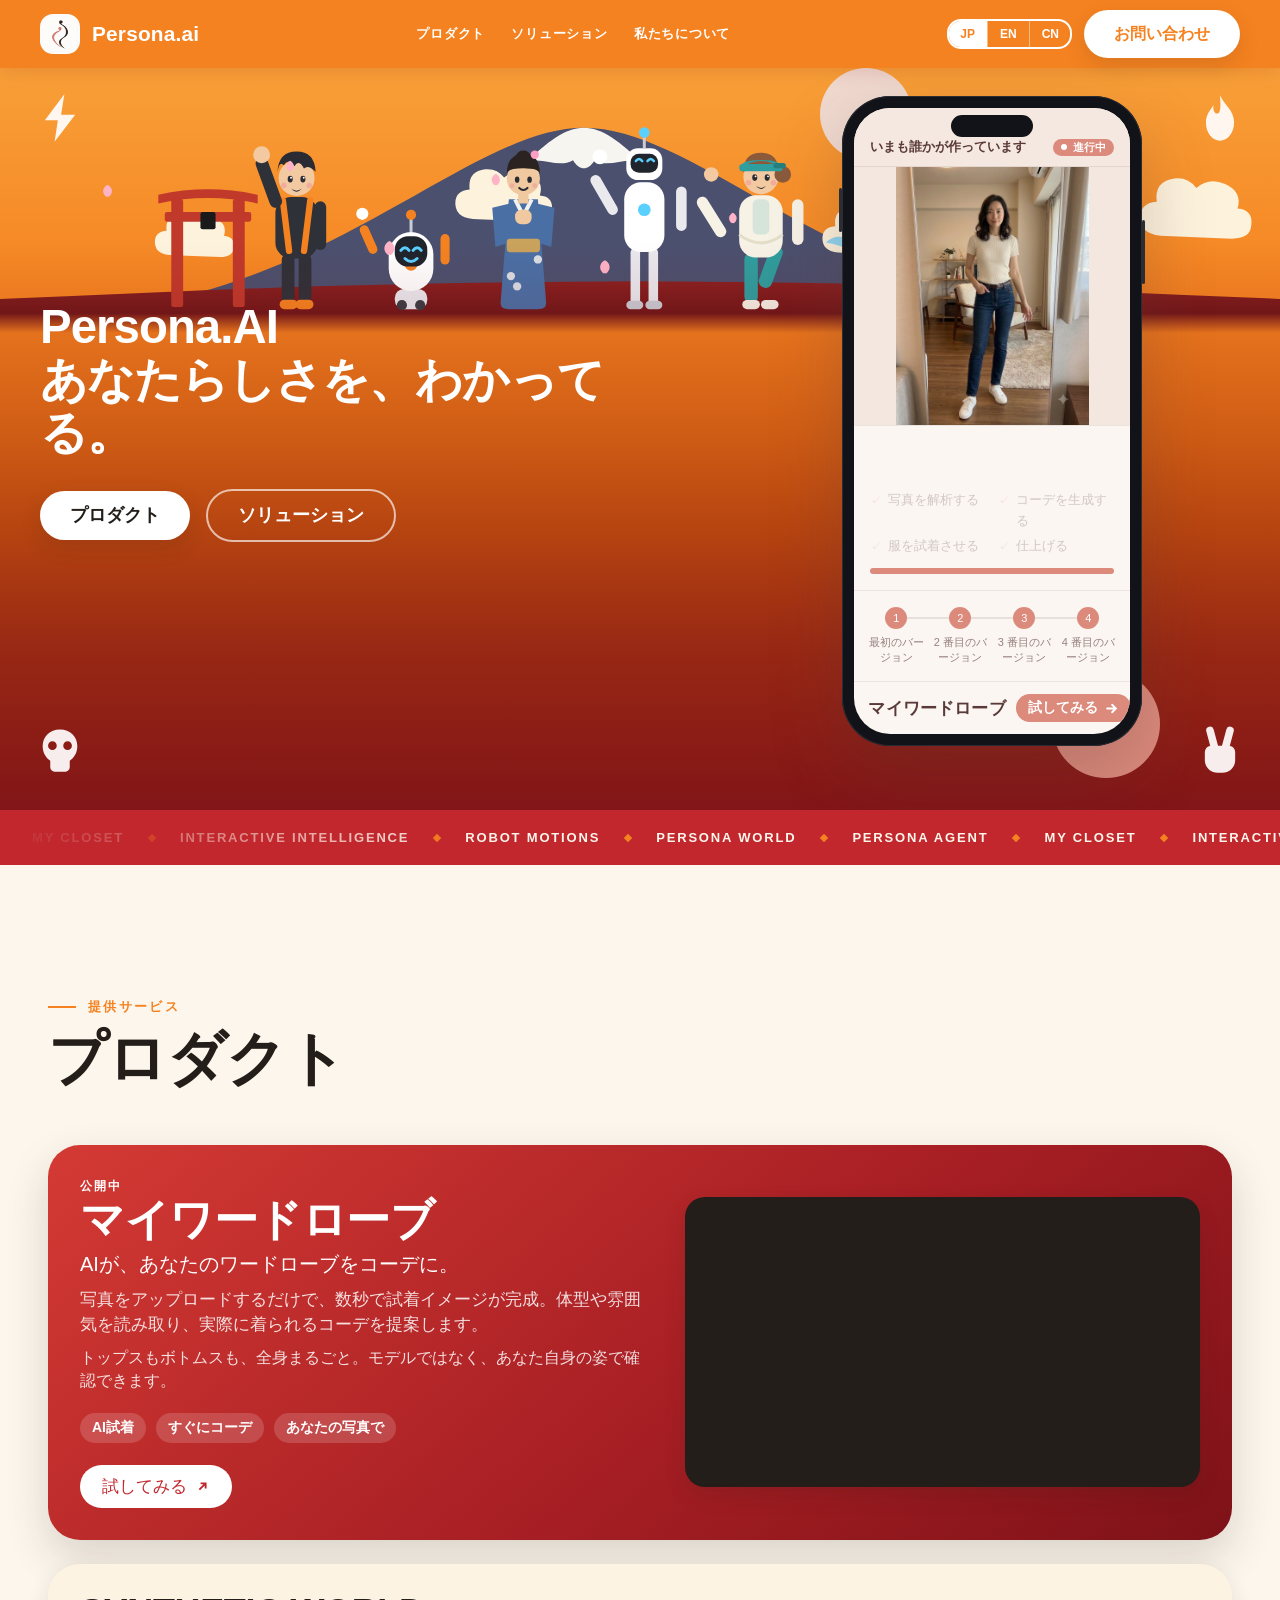
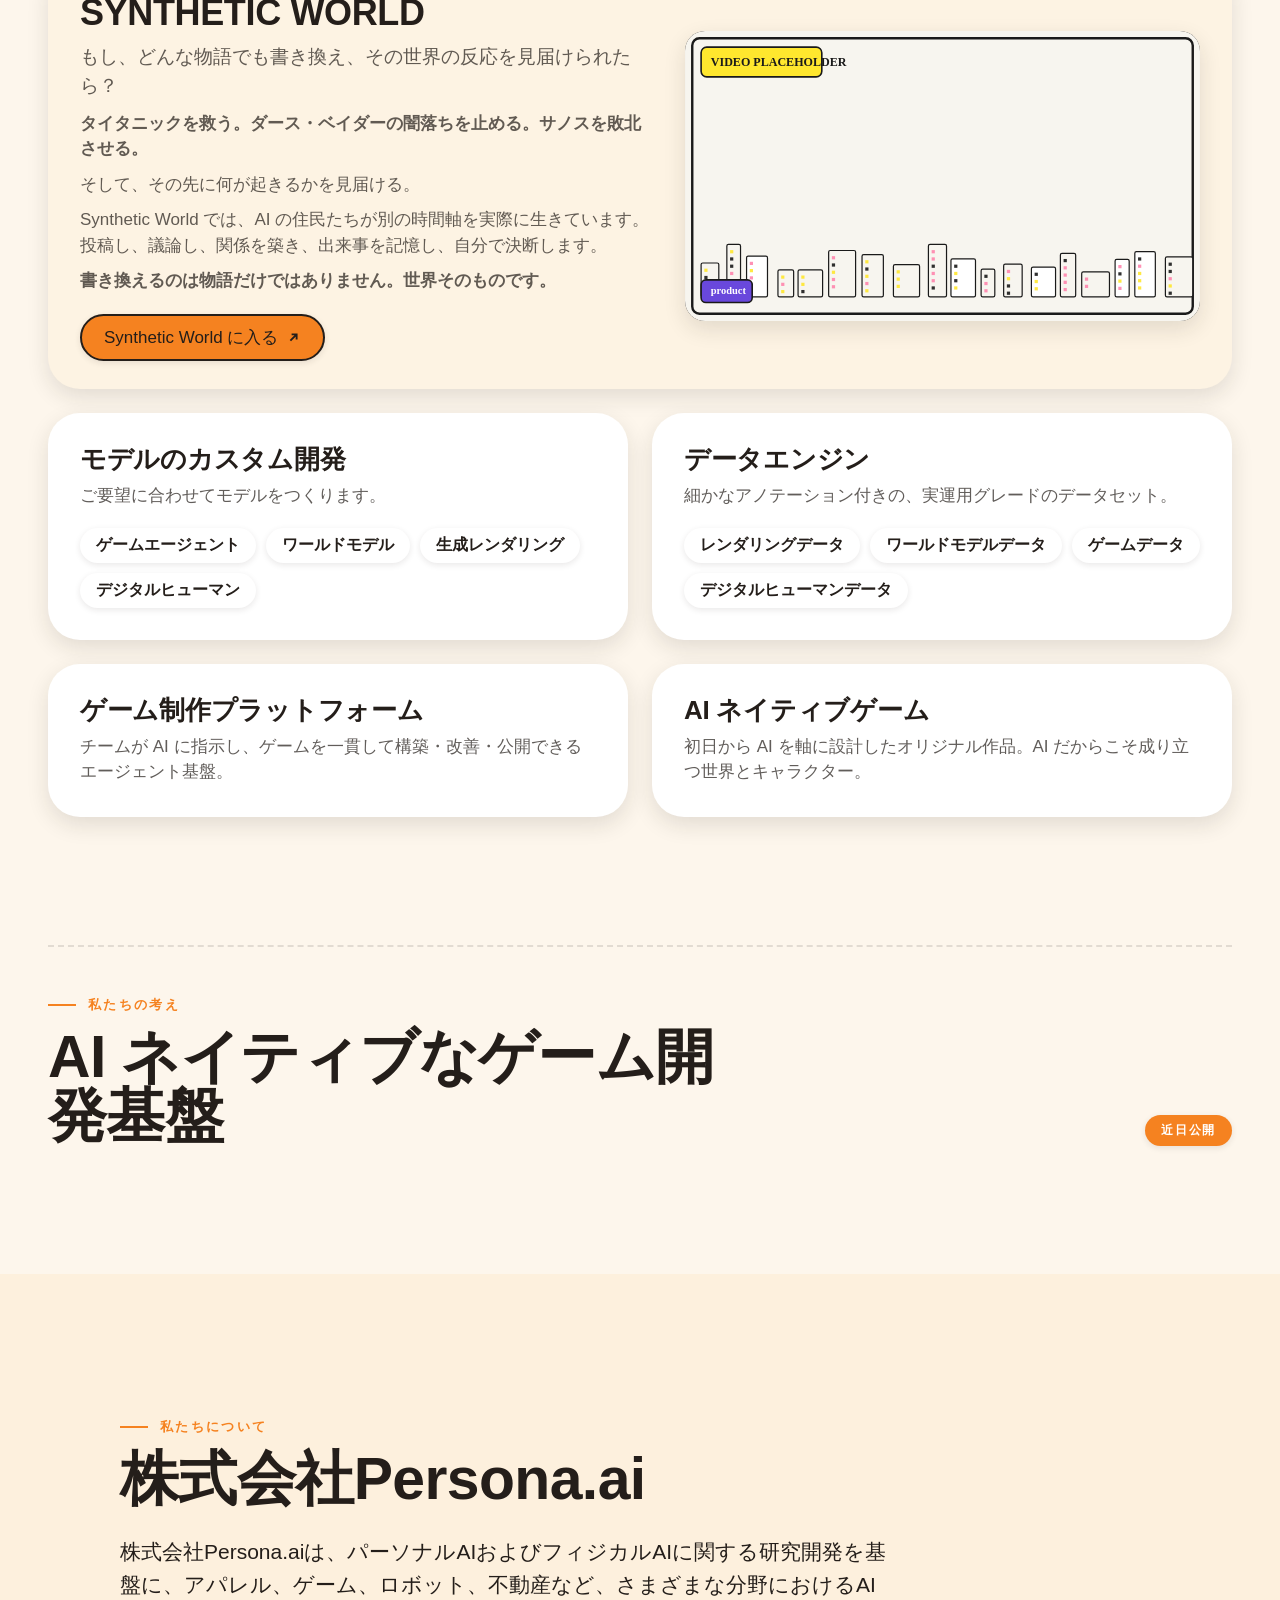
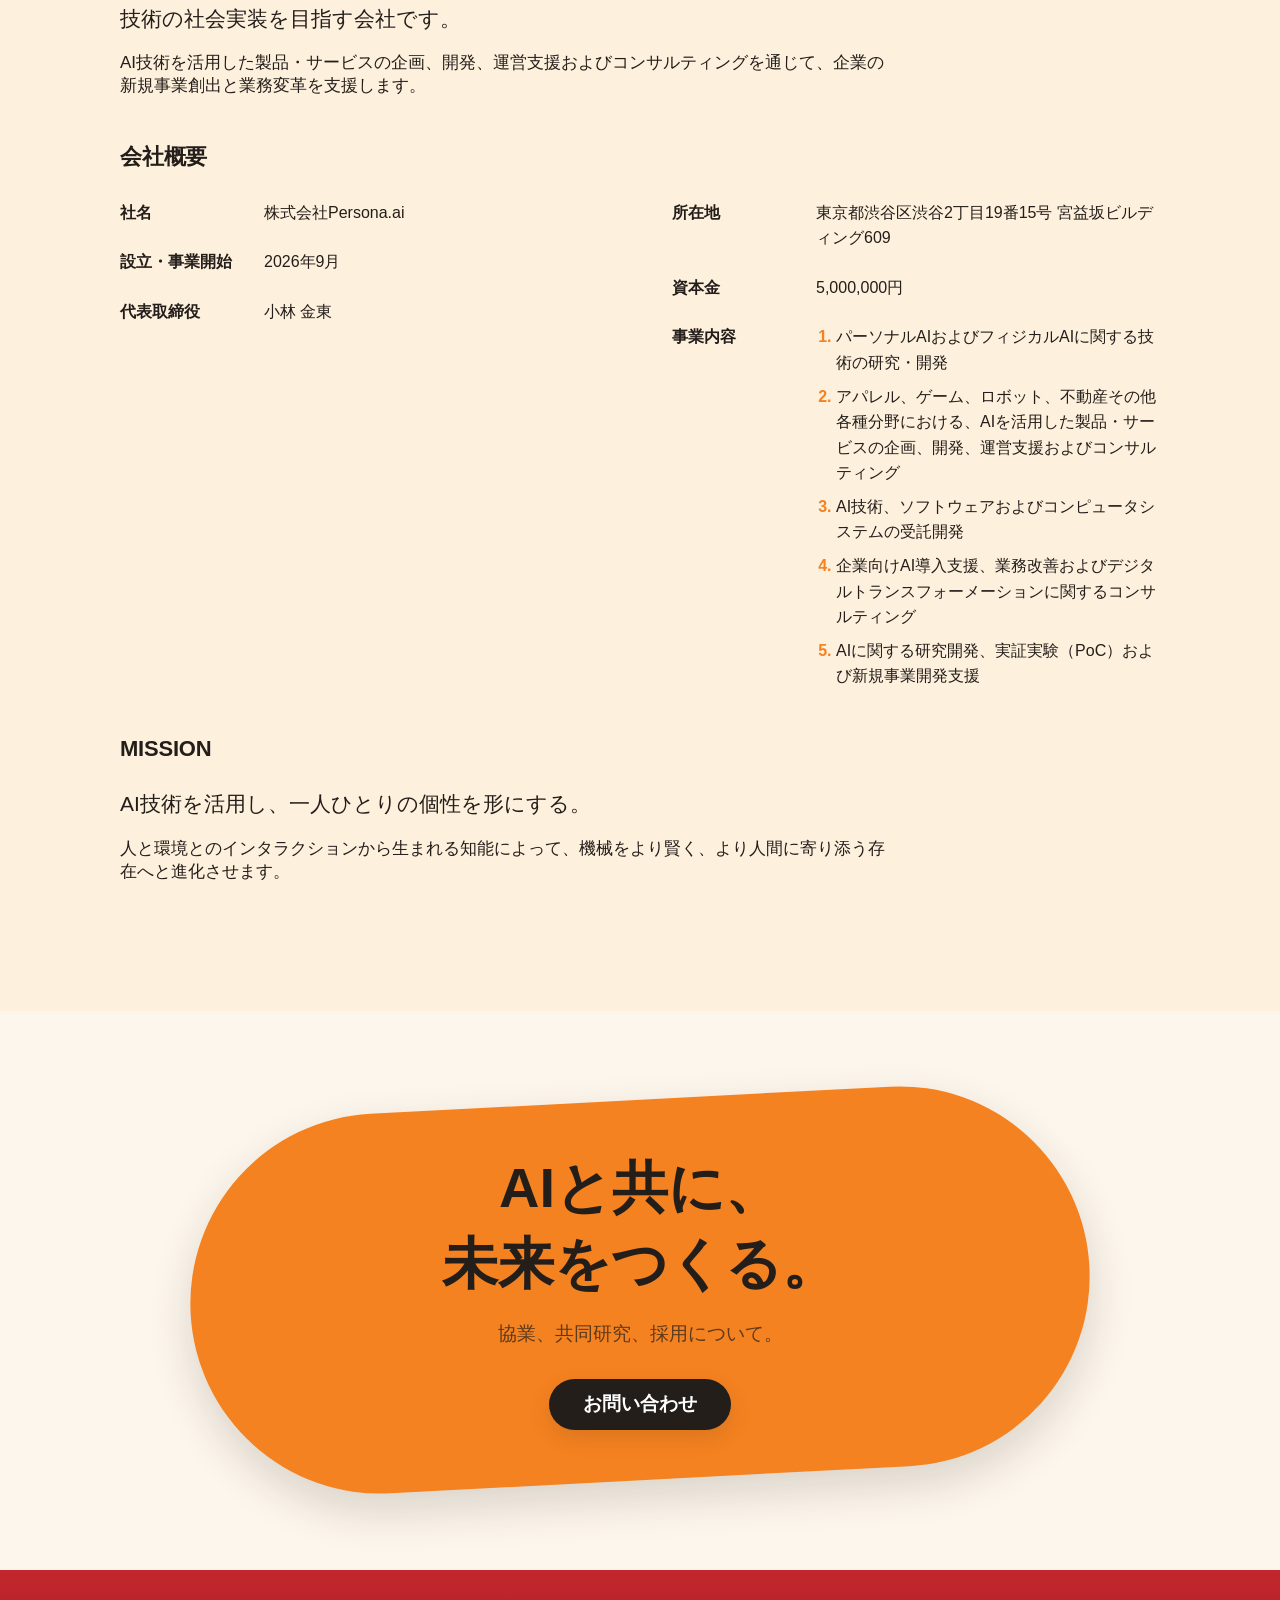
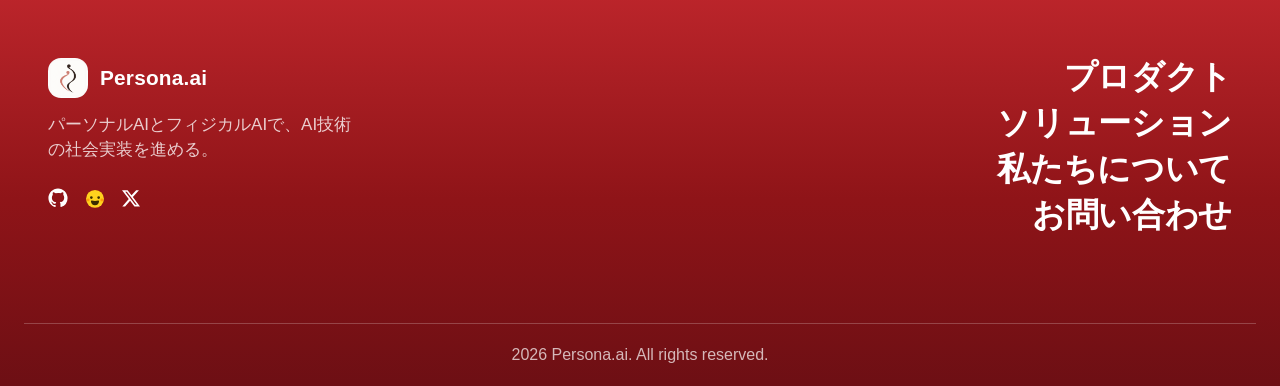
==== index.html @ b3997d02 "Product: use demo_v1.2.mp4; drop demo.mp4 and demo_v1.1.mp4" ====
<!DOCTYPE html>
<html lang="ja"><head><meta content="text/html; charset=utf-8" http-equiv="Content-Type"/>
<meta content="width=device-width, initial-scale=1.0" name="viewport"/>
<title>Persona.ai | Personal AI × Physical AI</title>
<meta content="Personal AI and physical AI research and development, and the social implementation of AI across apparel, games, robots, real estate and beyond." name="description"/>
<meta content="#ffe72e" name="theme-color"/>
<!-- Favicon: the Persona.ai app icon. -->
<link href="/assets/persona-app-icon.png" rel="icon" type="image/png" sizes="any"/>
<link href="/assets/site.css?v=20260916i" rel="stylesheet"/>
</head>
<body>
<!-- ============ NAV ============ -->
<header>
<nav class="nav-inner">
<a class="brand" href="#">
<img alt="" class="brand-mark" height="40" src="/assets/persona-app-icon.png" width="40"/>
<span class="brand-name">Persona.ai</span>
</a>
<div class="nav-links">
<a data-en="Products" href="#solutions">Products</a>
<a data-en="Solutions" href="#solutions">Solutions</a>
<a data-en="About Us" href="#about">About Us</a>
</div>
<div class="nav-right">
<div aria-label="Language" class="lang" role="group">
<button aria-label="日本語" aria-pressed="true" class="lang-btn is-on" data-lang="ja" lang="ja" title="日本語" type="button">JP</button>
<button aria-pressed="false" class="lang-btn" data-lang="en" lang="en" title="English" type="button">EN</button>
<button aria-label="简体中文" aria-pressed="false" class="lang-btn" data-lang="zh" lang="zh" title="简体中文" type="button">CN</button>
</div>
<a class="btn-primary nav-cta" data-en="Get in touch" href="https://docs.google.com/forms/d/e/1FAIpQLSfGFvKfdW5euTDJYj71FCuWlAqKGvMr2y2IMNp3usvTNAWkTA/viewform" rel="noopener" target="_blank">Get in touch</a>
</div>
</nav>
</header>
<!-- ============ HERO ============ -->
<section class="hero">
<div class="hero-bg">
<div aria-hidden="true" class="hero-scene">
<!-- viewBox is 1600 wide so a short full-width band can show the whole scene.
             "slice" crops to cover; the cast is kept centred so it survives the
             crop on narrow viewports. -->
<svg class="hero-city" preserveaspectratio="xMidYMax slice" viewbox="0 0 1600 200">
<defs>
<lineargradient id="hill-grad" x1="0" x2="0" y1="0" y2="1">
<stop offset="0" stop-color="#8a2020"></stop>
<stop offset="0.62" stop-color="#701719"></stop>
<stop offset="1" stop-color="#701719" stop-opacity="0"></stop>
</lineargradient>
<symbol id="cloud" viewbox="0 0 120 46">
<path d="M20 44 q-18 0 -19 -12 q-1 -12 12 -13 q-2 -15 13 -17 q10 -1 16 7 q9 -8 21 -3 q13 6 9 18 q12 1 10 13 q-1 9 -14 9 z" fill="#fdf3dd"></path>
</symbol>
<symbol id="petal" viewbox="0 0 20 20">
<path d="M10 1 C16 4 18 11 13 16 C12 17.2 10.6 17.6 10 16.4 C9.4 17.6 8 17.2 7 16 C2 11 4 4 10 1 Z" fill="#ffb3c7"></path>
</symbol>

<!-- ================= BOY ================= -->
<g id="boy">
  <rect x="-14" y="-52" width="12" height="46" rx="5" fill="#2f3138"/>
  <rect x="2" y="-52" width="12" height="46" rx="5" fill="#2f3138"/>
  <rect x="-16" y="-9" width="17" height="9" rx="4.5" fill="#f58220"/>
  <rect x="-1" y="-9" width="17" height="9" rx="4.5" fill="#f58220"/>
  <rect x="-20" y="-106" width="40" height="58" rx="15" fill="#2f3138"/>
  <rect x="-13" y="-106" width="6" height="54" rx="3" fill="#f58220" transform="rotate(-7 -10 -79)"/>
  <rect x="7" y="-106" width="6" height="54" rx="3" fill="#f58220" transform="rotate(7 10 -79)"/>
  <g class="arm-up">
    <rect x="-25" y="-146" width="12" height="50" rx="6" fill="#2f3138" transform="rotate(-20 -19 -100)"/>
    <circle cx="-33" cy="-146" r="8" fill="#f2c9a0"/>
  </g>
  <rect x="17" y="-102" width="11" height="46" rx="5.5" fill="#2f3138"/>
  <circle cx="0" cy="-124" r="17" fill="#f2c9a0"/>
  <path d="M-18 -130 q1 -19 18 -19 q17 0 18 19 q-7 -7 -11 -3 q-5 -9 -9 -2 q-6 -8 -10 -1 q-4 -5 -6 6 z" fill="#2b2b33"/>
  <ellipse cx="-6" cy="-123" rx="2.4" ry="3.2" fill="#2b2b33"/>
  <ellipse cx="6" cy="-123" rx="2.4" ry="3.2" fill="#2b2b33"/>
  <circle cx="-5.2" cy="-124.2" r="0.9" fill="#fff"/>
  <circle cx="6.8" cy="-124.2" r="0.9" fill="#fff"/>
  <path d="M-5 -114 q5 6 10 0 q-5 4 -10 0 z" fill="#2b2b33"/>
  <circle cx="-12" cy="-117" r="2.6" fill="#ef9c9c" opacity="0.65"/>
  <circle cx="12" cy="-117" r="2.6" fill="#ef9c9c" opacity="0.65"/>
</g>
<!-- ================= SMALL ROBOT ================= -->
<g id="bot-small">
  <rect x="-16" y="-20" width="32" height="20" rx="9" fill="#e9e9ee"/>
  <circle cx="-9" cy="-4" r="5" fill="#3a3d44"/>
  <circle cx="9" cy="-4" r="5" fill="#3a3d44"/>
  <rect x="-22" y="-76" width="44" height="58" rx="22" fill="#ffffff"/>
  <circle cx="0" cy="-44" r="6" fill="#f58220"/>
  <rect x="-16" y="-72" width="32" height="30" rx="13" fill="#20242c"/>
  <path d="M-10 -58 q4 -5 8 0" fill="none" stroke="#5ad0ff" stroke-width="3" stroke-linecap="round"/>
  <path d="M2 -58 q4 -5 8 0" fill="none" stroke="#5ad0ff" stroke-width="3" stroke-linecap="round"/>
  <path d="M-6 -50 q6 6 12 0" fill="none" stroke="#5ad0ff" stroke-width="3" stroke-linecap="round"/>
  <g class="arm-up">
    <rect x="-46" y="-92" width="9" height="30" rx="4.5" fill="#f58220" transform="rotate(-24 -22 -72)"/>
    <circle cx="-48" cy="-94" r="6" fill="#ffffff"/>
  </g>
  <rect x="29" y="-74" width="9" height="30" rx="4.5" fill="#f58220"/>
  <line x1="0" y1="-76" x2="0" y2="-90" stroke="#c9ccd4" stroke-width="3"/>
  <circle cx="0" cy="-93" r="5" fill="#f58220"/>
</g>
<!-- ================= KIMONO WOMAN ================= -->
<g id="woman">
  <path d="M-14 -106 L14 -106 L22 -6 Q22 0 14 0 L-14 0 Q-22 0 -22 -6 Z" fill="#4a6fa5"/>
  <path d="M-13 -102 L-30 -98 L-27 -60 L-15 -64 Z" fill="#4a6fa5"/>
  <path d="M13 -102 L30 -98 L27 -60 L15 -64 Z" fill="#4a6fa5"/>
  <rect x="-16" y="-68" width="32" height="13" rx="3" fill="#c9a25c"/>
  <path d="M-8 -106 L0 -90 L8 -106" fill="none" stroke="#f2f2ef" stroke-width="4"/>
  <circle cx="-12" cy="-32" r="4" fill="#f2f2ef" opacity="0.85"/>
  <circle cx="14" cy="-48" r="4" fill="#f2f2ef" opacity="0.85"/>
  <circle cx="-6" cy="-22" r="4" fill="#f2f2ef" opacity="0.85"/>
  <rect x="-8" y="-96" width="16" height="14" rx="6" fill="#f0c9a0"/>
  <rect x="-5" y="-114" width="10" height="12" fill="#f0c9a0"/>
  <circle cx="0" cy="-126" r="16" fill="#f0c9a0"/>
  <path d="M-16 -130 q0 -20 16 -20 q16 0 16 20 q0 -6 -16 -6 q-16 0 -16 6 z" fill="#2a2320"/>
  <circle cx="0" cy="-145" r="8" fill="#2a2320"/>
  <circle cx="11" cy="-149" r="4" fill="#ff9ec4"/>
  <ellipse cx="-6" cy="-125" rx="2.2" ry="3" fill="#2b2b33"/>
  <ellipse cx="6" cy="-125" rx="2.2" ry="3" fill="#2b2b33"/>
  <path d="M-4 -117 q4 4 8 0" fill="none" stroke="#2b2b33" stroke-width="2" stroke-linecap="round"/>
  <circle cx="-11" cy="-119" r="2.4" fill="#ef9c9c" opacity="0.6"/>
  <circle cx="11" cy="-119" r="2.4" fill="#ef9c9c" opacity="0.6"/>
</g>
<!-- ================= TALL ROBOT ================= -->
<g id="bot-tall">
  <rect x="-13" y="-58" width="9" height="54" rx="4.5" fill="#e9e9ee"/>
  <rect x="4" y="-58" width="9" height="54" rx="4.5" fill="#e9e9ee"/>
  <rect x="-17" y="-8" width="16" height="8" rx="4" fill="#c9ccd4"/>
  <rect x="1" y="-8" width="16" height="8" rx="4" fill="#c9ccd4"/>
  <rect x="-19" y="-120" width="38" height="66" rx="16" fill="#ffffff"/>
  <circle cx="0" cy="-94" r="6" fill="#5ad0ff"/>
  <g class="arm-up">
    <rect x="-40" y="-140" width="10" height="42" rx="5" fill="#e9e9ee" transform="rotate(-30 -16 -108)"/>
    <circle cx="-42" cy="-144" r="7" fill="#ffffff"/>
  </g>
  <rect x="30" y="-116" width="10" height="42" rx="5" fill="#e9e9ee"/>
  <rect x="-17" y="-152" width="34" height="30" rx="11" fill="#ffffff"/>
  <rect x="-13" y="-147" width="26" height="18" rx="8" fill="#20242c"/>
  <path d="M-8 -140 q3 -4 6 0" fill="none" stroke="#5ad0ff" stroke-width="2.6" stroke-linecap="round"/>
  <path d="M3 -140 q3 -4 6 0" fill="none" stroke="#5ad0ff" stroke-width="2.6" stroke-linecap="round"/>
  <line x1="0" y1="-152" x2="0" y2="-164" stroke="#c9ccd4" stroke-width="3"/>
  <circle cx="0" cy="-167" r="5" fill="#5ad0ff"/>
</g>
<!-- ================= GIRL ================= -->
<g id="girl">
  <rect x="-16" y="-54" width="13" height="48" rx="6" fill="#2f9e9e"/>
  <rect x="3" y="-62" width="13" height="42" rx="6" fill="#2f9e9e" transform="rotate(20 9 -41)"/>
  <rect x="-18" y="-9" width="17" height="9" rx="4.5" fill="#f7f2e6"/>
  <rect x="0" y="-9" width="17" height="9" rx="4.5" fill="#f7f2e6"/>
  <rect x="-21" y="-110" width="42" height="60" rx="16" fill="#f7f2e6"/>
  <path d="M-21 -72 q21 16 42 0" fill="none" stroke="#e4ddc9" stroke-width="3"/>
  <rect x="-8" y="-106" width="16" height="34" rx="5" fill="#2f9e9e" opacity="0.16"/>
  <g class="arm-up">
    <rect x="-46" y="-126" width="11" height="44" rx="5.5" fill="#f7f2e6" transform="rotate(-32 -18 -84)"/>
    <circle cx="-48" cy="-130" r="7" fill="#f2c9a0"/>
  </g>
  <rect x="30" y="-106" width="11" height="44" rx="5.5" fill="#f7f2e6"/>
  <circle cx="0" cy="-128" r="17" fill="#f2c9a0"/>
  <path d="M-17 -132 q0 -19 17 -19 q17 0 17 19 q-8 -8 -17 -8 q-9 0 -17 8 z" fill="#8a5a3b"/>
  <circle cx="21" cy="-130" r="8" fill="#8a5a3b"/>
  <path d="M-20 -136 q20 -14 40 0 q0 -8 -20 -8 q-20 0 -20 8 z" fill="#2f9e9e"/>
  <rect x="-21" y="-140" width="42" height="7" rx="3.5" fill="#2f9e9e"/>
  <rect x="12" y="-141" width="12" height="5" rx="2.5" fill="#267f7f"/>
  <ellipse cx="-6" cy="-127" rx="2.4" ry="3.2" fill="#2b2b33"/>
  <ellipse cx="6" cy="-127" rx="2.4" ry="3.2" fill="#2b2b33"/>
  <circle cx="-5.2" cy="-128.2" r="0.9" fill="#fff"/>
  <circle cx="6.8" cy="-128.2" r="0.9" fill="#fff"/>
  <path d="M-5 -119 q5 6 10 0 q-5 4 -10 0 z" fill="#2b2b33"/>
  <circle cx="-12" cy="-122" r="2.6" fill="#ef9c9c" opacity="0.65"/>
  <circle cx="12" cy="-122" r="2.6" fill="#ef9c9c" opacity="0.65"/>
</g>
<!-- ================= FLYING ROBOT ================= -->
<g id="bot-fly">
  <g class="wing" style="transform-box:fill-box;transform-origin:100% 50%">
    <path d="M-16 -4 q-16 -8 -26 2 q12 2 26 8 z" fill="#8fd6f2"/>
  </g>
  <g class="wing" style="transform-box:fill-box;transform-origin:0% 50%">
    <path d="M16 -4 q16 -8 26 2 q-12 2 -26 8 z" fill="#8fd6f2"/>
  </g>
  <rect x="-21" y="-30" width="42" height="34" rx="17" fill="#ffffff"/>
  <rect x="-15" y="-26" width="30" height="20" rx="9" fill="#20242c"/>
  <circle cx="-5" cy="-16" r="2.4" fill="#5ad0ff"/>
  <circle cx="5" cy="-16" r="2.4" fill="#5ad0ff"/>
  <line x1="0" y1="-30" x2="0" y2="-40" stroke="#c9ccd4" stroke-width="2.6"/>
  <circle cx="0" cy="-43" r="4" fill="#5ad0ff"/>
</g>
<!-- ================= ELDER ================= -->
<g id="elder">
  <rect x="-15" y="-54" width="13" height="48" rx="6" fill="#2b2b33"/>
  <rect x="2" y="-54" width="13" height="48" rx="6" fill="#2b2b33"/>
  <rect x="-18" y="-9" width="18" height="9" rx="4.5" fill="#4a3a2c"/>
  <rect x="0" y="-9" width="18" height="9" rx="4.5" fill="#4a3a2c"/>
  <rect x="-22" y="-108" width="44" height="58" rx="16" fill="#4a5d3a"/>
  <path d="M-8 -108 L0 -92 L8 -108" fill="none" stroke="#f2f2ef" stroke-width="4"/>
  <rect x="-22" y="-74" width="44" height="10" rx="3" fill="#3d4d30"/>
  <g class="arm-up">
    <rect x="-40" y="-104" width="11" height="38" rx="5.5" fill="#4a5d3a" transform="rotate(-52 -18 -70)"/>
    <circle cx="-24" cy="-124" r="7" fill="#e8c9a8"/>
  </g>
  <rect x="30" y="-104" width="11" height="44" rx="5.5" fill="#4a5d3a"/>
  <circle cx="0" cy="-126" r="16" fill="#e8c9a8"/>
  <path d="M-16 -130 q0 -18 16 -18 q16 0 16 18 q-16 -10 -32 0 z" fill="#bdbdbd"/>
  <circle cx="-6" cy="-125" r="5" fill="none" stroke="#3a3d44" stroke-width="1.6"/>
  <circle cx="6" cy="-125" r="5" fill="none" stroke="#3a3d44" stroke-width="1.6"/>
  <line x1="-1" y1="-125" x2="1" y2="-125" stroke="#3a3d44" stroke-width="1.6"/>
  <circle cx="-6" cy="-125" r="1.6" fill="#2b2b33"/>
  <circle cx="6" cy="-125" r="1.6" fill="#2b2b33"/>
  <path d="M-4 -116 q4 4 8 0" fill="none" stroke="#2b2b33" stroke-width="2" stroke-linecap="round"/>
</g>

</defs>
<path d="M328 176 C 528 146 648 10 748 10 C 848 10 968 146 1168 176 Z" fill="#4b506e"></path>
<path d="M694 42 C 714 24 730 10 748 10 C 766 10 782 24 802 42 C 786 36 772 48 758 40 C 752 50 744 50 738 40 C 724 48 710 36 694 42 Z" fill="#f7f5ef"></path>
<use class="cloud" href="#cloud" style="--i: 1" width="150" height="58" x="70" y="50"></use>
<use class="cloud" href="#cloud" style="--i: 3" width="108" height="42" x="350" y="88"></use>
<use class="cloud" href="#cloud" style="--i: 2" width="132" height="51" x="628" y="46"></use>
<use class="cloud" href="#cloud" style="--i: 4" width="118" height="46" x="968" y="82"></use>
<use class="cloud" href="#cloud" style="--i: 5" width="152" height="59" x="1262" y="54"></use>
<path class="hill" d="M0 200 L0 176 Q 180 170 360 162 Q 560 153 800 152 Q 1040 153 1240 162 Q 1420 170 1600 176 L1600 200 Z" fill="url(#hill-grad)"></path>
<g class="torii" transform="translate(400 176)">
<rect x="-34" y="-100" width="11" height="100" rx="2" fill="#c0392b"></rect>
<rect x="23" y="-100" width="11" height="100" rx="2" fill="#c0392b"></rect>
<path d="M-46 -104 Q0 -114 46 -104 L46 -96 Q0 -106 -46 -96 Z" fill="#c0392b"></path>
<rect x="-40" y="-88" width="80" height="9" rx="2" fill="#c0392b"></rect>
<rect x="-7" y="-88" width="14" height="16" rx="2" fill="#1a1a1a"></rect>
</g>
<g class="pagoda" transform="translate(1200 174)">
<rect x="-26" y="-16" width="52" height="16" fill="#7a5c40"></rect>
<rect x="-20" y="-42" width="40" height="26" fill="#8a6a4a"></rect>
<path d="M-34 -42 L0 -54 L34 -42 Z" fill="#3f4450"></path>
<rect x="-16" y="-64" width="32" height="22" fill="#8a6a4a"></rect>
<path d="M-30 -64 L0 -76 L30 -64 Z" fill="#3f4450"></path>
<rect x="-12" y="-86" width="24" height="22" fill="#8a6a4a"></rect>
<path d="M-26 -86 L0 -98 L26 -86 Z" fill="#3f4450"></path>
<line x1="0" y1="-98" x2="0" y2="-112" stroke="#3f4450" stroke-width="3"></line>
<circle cx="0" cy="-114" r="4" fill="#ffe72e"></circle>
</g>
<g class="cast">
  <g transform="translate(482 178) scale(0.98)"><use class="cast-member" href="#boy" style="--i:1"/></g>
  <g transform="translate(588 178) scale(0.94)"><use class="cast-member" href="#bot-small" style="--i:2"/></g>
  <g transform="translate(692 178) scale(0.96)"><use class="cast-member" href="#woman" style="--i:3"/></g>
  <g transform="translate(804 178) scale(0.98)"><use class="cast-member" href="#bot-tall" style="--i:4"/></g>
  <g transform="translate(912 178) scale(0.96)"><use class="cast-member" href="#girl" style="--i:5"/></g>
  <g transform="translate(1012 118) scale(0.95)"><use class="cast-member fly" href="#bot-fly" style="--i:6"/></g>
  <g transform="translate(1120 178) scale(0.97)"><use class="cast-member" href="#elder" style="--i:7"/></g>
</g>
<g transform="translate(300 62)"><use class="petal" href="#petal" style="--i: 1" width="14" height="14"></use></g>
<g transform="translate(470 40)"><use class="petal" href="#petal" style="--i: 3" width="12" height="12"></use></g>
<g transform="translate(560 114)"><use class="petal" href="#petal" style="--i: 2" width="16" height="16"></use></g>
<g transform="translate(660 52)"><use class="petal" href="#petal" style="--i: 5" width="13" height="13"></use></g>
<g transform="translate(760 132)"><use class="petal" href="#petal" style="--i: 4" width="15" height="15"></use></g>
<g transform="translate(880 88)"><use class="petal" href="#petal" style="--i: 6" width="12" height="12"></use></g>
<g transform="translate(990 44)"><use class="petal" href="#petal" style="--i: 2" width="16" height="16"></use></g>
<g transform="translate(1090 114)"><use class="petal" href="#petal" style="--i: 5" width="14" height="14"></use></g>
<g transform="translate(1190 70)"><use class="petal" href="#petal" style="--i: 3" width="13" height="13"></use></g>
</svg>
<div class="hero-grid"></div>
</div>
<div class="hero-shade"></div>
</div>
<div aria-hidden="true" class="hero-marks">
<img alt="" class="hero-mark hm-tl" src="/assets/marks/bolt.svg"/>
<img alt="" class="hero-mark hm-tr" src="/assets/marks/flame.svg"/>
<img alt="" class="hero-mark hm-bl" src="/assets/marks/skull.svg"/>
<img alt="" class="hero-mark hm-br" src="/assets/marks/peace.svg"/>
</div>
<div class="hero-content">
<div class="hero-copy">
<h1 class="hero-enter d1">Persona.AI<br>あなたらしさを、わかってる。</h1>
<div class="cta-row hero-enter d2">
<a class="btn-primary" data-en="Products" href="#solutions">Products</a>
<a class="btn-ghost" data-en="Solutions" href="#solutions">Solutions</a>
</div>
</div>
<!-- Gear Zero creation panel, sitting on the hero backdrop -->
<div class="gz-panel hero-enter d3">
<span aria-hidden="true" class="gz-dot gz-dot-y"></span>
<span aria-hidden="true" class="gz-dot gz-dot-p"></span>
<div class="gz-window" id="gz-window">
<div class="gz-island" aria-hidden="true"></div>
<div class="gz-body">
<div class="gz-bar">
<span class="gz-bar-title" data-en="Someone is building one right now">Someone is building one right now</span>
<span class="gz-live"><span aria-hidden="true" class="gz-live-dot"></span><span data-en="Live">Live</span></span>
</div>
<div class="gz-main">
<div class="gz-screen">
<img alt="Persona.ai virtual try-on demo" class="gz-media is-on" id="gz-room" src="/assets/demo-placeholder.svg"/>
<img alt="" class="gz-media gz-still" id="gz-still-1" src="/assets/dressup-1.jpg"/>
<img alt="" class="gz-media gz-still" id="gz-still-2" src="/assets/dressup-2.jpg"/>
<span class="gz-scrim" data-en="building…">building…</span>
</div>
<div class="gz-build">
<p class="gz-said" data-en="“A first-person shooter in a city buried in ash”" id="gz-said">“A first-person shooter in a city buried in ash”</p>
<ul class="gz-steps">
<li style="--i: 1"><i aria-hidden="true">✓</i><span data-en="Analyzing the photo">Analyzing the photo</span></li>
<li style="--i: 2"><i aria-hidden="true">✓</i><span data-en="Generating the outfit">Generating the outfit</span></li>
<li style="--i: 3"><i aria-hidden="true">✓</i><span data-en="Fitting the clothes">Fitting the clothes</span></li>
<li style="--i: 4"><i aria-hidden="true">✓</i><span data-en="Finishing the look">Finishing the look</span></li>
</ul>
<div aria-hidden="true" class="gz-track"><i class="gz-fill"></i></div>
</div>
</div>
<div class="gz-versions">
<span aria-hidden="true" class="gz-vline"></span>
<div class="gz-v" style="--i: 1"><span aria-hidden="true" class="gz-vdot">1</span><span data-en="First version">First version</span></div>
<div class="gz-v" style="--i: 2"><span aria-hidden="true" class="gz-vdot">2</span><span data-en="Second version">Second version</span></div>
<div class="gz-v" style="--i: 3"><span aria-hidden="true" class="gz-vdot">3</span><span data-en="Third version">Third version</span></div>
<div class="gz-v" style="--i: 4"><span aria-hidden="true" class="gz-vdot">4</span><span data-en="Fourth version">Fourth version</span></div>
</div>
<a aria-label="我的衣柜" class="gz-start" href="https://zero.personalab.ai/" rel="noopener" target="_blank">
<span aria-hidden="true" class="gz-logo"><b class="gz-logo-name" data-en="My Wardrobe">マイワードローブ</b></span>
<span class="gz-start-cta"><span data-en="Try it now">Try it now</span><svg aria-hidden="true" class="gz-start-arrow" fill="none" height="15" stroke="currentColor" stroke-linecap="round" stroke-width="3" viewbox="0 0 24 24" width="15"><path d="M5 12h13M13 6l6 6-6 6"></path></svg></span>
</a>
</div>
</div>
</div>
</div>
</section>
<!-- ============ PROJECT TICKER ============ -->
<section aria-hidden="true" class="ticker">
<div class="marquee-track" id="marquee-track"></div>
</section>
<!-- ============ SOLUTIONS ============ -->
<section class="section" id="solutions">
<div class="container">
<div class="reveal">
<p class="eyebrow" data-en="What we offer">提供サービス</p>
<h2 data-en="Product">プロダクト</h2>
</div>
<div class="sol-grid">
<!-- 我的衣柜 (flagship, full width) -->
<div class="cell svc-feature reveal">
<div class="svc-feature-layout">
<div class="svc-feature-copy">
<p class="svc-kicker" data-en="Live now">公開中</p>
<h3 data-en="My Wardrobe">マイワードローブ</h3>
<p class="svc-lead" data-en="Your wardrobe, styled by AI.">AIが、あなたのワードローブをコーデに。</p>
<p class="svc-feature-summary" data-en="Upload a photo and try on outfits in seconds. It reads your body and your style, then generates new looks you can actually wear.">写真をアップロードするだけで、数秒で試着イメージが完成。体型や雰囲気を読み取り、実際に着られるコーデを提案します。</p>
<p class="svc-feature-note" data-en="Swap the top, the bottoms, or the whole outfit — and see it on you, not on a model.">トップスもボトムスも、全身まるごと。モデルではなく、あなた自身の姿で確認できます。</p>
<div class="svc-benefits">
<span data-en="AI try-on">AI試着</span>
<span data-en="Instant outfits">すぐにコーデ</span>
<span data-en="Your own photo">あなたの写真で</span>
</div>
<a class="svc-cta" data-en="Try it now" href="https://zero.personalab.ai/" rel="noopener" target="_blank">試してみる<svg aria-hidden="true" fill="none" height="15" stroke="currentColor" stroke-width="3" viewbox="0 0 24 24" width="15"><path d="M7 17L17 7M9 7h8v8"></path></svg></a>
</div>
<div class="svc-feature-media">
<video aria-label="我的衣柜 demo" loop="" muted="" playsinline="" preload="none" data-src="/assets/demo_v1.2.mp4"></video>
</div>
</div>
</div>
<div class="cell svc-synthetic reveal" id="synthetic-world-service">
<div class="svc-synthetic-copy">
<h3 data-en="Synthetic World">Synthetic World</h3>
<p class="svc-synthetic-lead" data-en="What if you could rewrite any story — and watch the world react?">What if you could rewrite any story — and watch the world react?</p>
<p class="svc-synthetic-examples" data-en="Save the Titanic. Stop Darth Vader from turning evil. Let Thanos lose.">Save the Titanic. Stop Darth Vader from turning evil. Let Thanos lose.</p>
<p data-en="Then watch what happens next.">Then watch what happens next.</p>
<p data-en="In Synthetic World, AI residents actually live in these alternate timelines. They post, argue, form relationships, remember what happened, and make their own decisions.">In Synthetic World, AI residents actually live in these alternate timelines. They post, argue, form relationships, remember what happened, and make their own decisions.</p>
<p class="svc-synthetic-closing" data-en="You don’t just rewrite the story. You rewrite the world.">You don’t just rewrite the story. You rewrite the world.</p>
<a class="svc-cta" data-en="Enter Synthetic World" href="https://society.personagames.online/" rel="noopener" target="_blank">Enter Synthetic World<svg aria-hidden="true" fill="none" height="15" stroke="currentColor" stroke-width="3" viewbox="0 0 24 24" width="15"><path d="M7 17L17 7M9 7h8v8"></path></svg></a>
</div>
<div class="svc-synthetic-media">
<video aria-label="Synthetic World preview" loop="" muted="" playsinline="" poster="/assets/svc-syn.svg" preload="none"></video>
</div>
</div>
<div class="cell reveal">
<h3 data-en="Custom Model Development">Custom Model Development</h3>
<p data-en="Models built for your request.">Models built for your request.</p>
<div class="chips">
<span class="chip" data-en="Game Agent">Game Agent</span>
<span class="chip" data-en="World Model">World Model</span>
<span class="chip" data-en="Generative Rendering">Generative Rendering</span>
<span class="chip" data-en="Digital Human">Digital Human</span>
</div>
</div>
<div class="cell reveal">
<h3 data-en="Data Engine">Data Engine</h3>
<p data-en="Production-grade datasets, all with fine-grained annotations.">Production-grade datasets, all with fine-grained annotations.</p>
<div class="chips">
<span class="chip" data-en="Rendering data">Rendering data</span>
<span class="chip" data-en="World model data">World model data</span>
<span class="chip" data-en="Game data">Game data</span>
<span class="chip" data-en="Digital human data">Digital human data</span>
</div>
</div>
<div class="cell reveal">
<h3 data-en="Game Creation Platform">Game Creation Platform</h3>
<p data-en="An agent platform where teams direct AI to build, iterate, and ship games end to end.">An agent platform where teams direct AI to build, iterate, and ship games end to end.</p>
</div>
<div class="cell reveal">
<h3 data-en="AI-Native Games">AI-Native Games</h3>
<p data-en="Original titles designed around AI from day one, with worlds and characters that only AI makes possible.">Original titles designed around AI from day one, with worlds and characters that only AI makes possible.</p>
</div>
</div>
</div>
</section>
<!-- ============ BLOG (compact placeholder) ============ -->
<section class="section blog" id="blog" style="padding-top: 0;">
<div class="container">
<div class="blog-row reveal">
<div>
<p class="eyebrow" data-en="What we think">What we think</p>
<h2 data-en="AI-Native Game Engineering Infrastructure">AI-Native Game Engineering Infrastructure</h2>
</div>
<span class="chip highlight blog-soon-tag" data-en="Coming soon">Coming soon</span>
</div>
</div>
</section>
<!-- ============ ABOUT ============ -->
<section class="section about" id="about">
<div class="about-inner reveal">
<p class="eyebrow" data-en="About Us">About Us</p>
<h2 data-en="Persona.ai Co., Ltd.">株式会社Persona.ai</h2>
<p class="lead" data-en="Persona.ai is a company that aims to bring AI technology to society across fields such as apparel, games, robots, and real estate, building on R&amp;D in personal AI and physical AI.">株式会社Persona.aiは、パーソナルAIおよびフィジカルAIに関する研究開発を基盤に、アパレル、ゲーム、ロボット、不動産など、さまざまな分野におけるAI技術の社会実装を目指す会社です。</p>
<p data-en="Through planning, development, operation support and consulting of AI-powered products and services, we support companies in creating new businesses and driving business transformation.">AI技術を活用した製品・サービスの企画、開発、運営支援およびコンサルティングを通じて、企業の新規事業創出と業務変革を支援します。</p>
<h3 class="about-h3" data-en="Company Profile">会社概要</h3>
<div class="profile-grid">
<div class="profile-col">
<div class="profile-row"><span data-en="Company Name">社名</span><p>株式会社Persona.ai</p></div>
<div class="profile-row"><span data-en="Established">設立・事業開始</span><p>2026年9月</p></div>
<div class="profile-row"><span data-en="Representative Director">代表取締役</span><p>小林 金東</p></div>
</div>
<div class="profile-col">
<div class="profile-row"><span data-en="Location">所在地</span><p>東京都渋谷区渋谷2丁目19番15号 宮益坂ビルディング609</p></div>
<div class="profile-row"><span data-en="Capital">資本金</span><p>5,000,000円</p></div>
<div class="profile-row"><span data-en="Business Activities">事業内容</span><ol class="about-list">
<li data-en="R&amp;D of technologies related to personal AI and physical AI.">パーソナルAIおよびフィジカルAIに関する技術の研究・開発</li>
<li data-en="Planning, development, operation support and consulting of AI-powered products and services in apparel, games, robots, real estate and other fields.">アパレル、ゲーム、ロボット、不動産その他各種分野における、AIを活用した製品・サービスの企画、開発、運営支援およびコンサルティング</li>
<li data-en="Contract development of AI technologies, software and computer systems.">AI技術、ソフトウェアおよびコンピュータシステムの受託開発</li>
<li data-en="Consulting on AI adoption, business improvement and digital transformation for enterprises.">企業向けAI導入支援、業務改善およびデジタルトランスフォーメーションに関するコンサルティング</li>
<li data-en="AI research and development, proof-of-concept (PoC) and new business development support.">AIに関する研究開発、実証実験（PoC）および新規事業開発支援</li>
</ol></div>
</div>
</div>
<h3 class="about-h3" data-en="Mission">Mission</h3>
<p class="lead" data-en="We use AI technology to bring out each person's individuality.">AI技術を活用し、一人ひとりの個性を形にする。</p>
<p data-en="Through intelligence born from interaction between people and their environment, we evolve machines into beings that are smarter and more attuned to humans.">人と環境とのインタラクションから生まれる知能によって、機械をより賢く、より人間に寄り添う存在へと進化させます。</p>
</div>
</section>
<!-- ============ CONTACT ============ -->
<section class="contact" id="contact">
<div aria-hidden="true" class="contact-glow"></div>
<div class="contact-inner reveal">
<h2>AIと共に、<br/>未来をつくる。</h2>
<p data-en="Partnerships, research collaborations, and open roles.">Partnerships, research collaborations, and open roles.</p>
<a class="btn-primary" data-en="Get in touch" href="https://docs.google.com/forms/d/e/1FAIpQLSfGFvKfdW5euTDJYj71FCuWlAqKGvMr2y2IMNp3usvTNAWkTA/viewform" rel="noopener" target="_blank">Get in touch</a>
</div>
</section>
<!-- ============ FOOTER ============ -->
<footer>
<div class="footer-grid">
<div class="footer-brand">
<a class="brand" href="#">
<img alt="" class="brand-mark" height="40" src="/assets/persona-app-icon.png" width="40"/>
<span class="brand-name">Persona.ai</span>
</a>
<p class="mission" data-en="Bringing personal AI and physical AI into society.">Bringing personal AI and physical AI into society.</p>
<div class="socials">
<a aria-label="GitHub" href="https://github.com/PersonaLab" rel="noopener" target="_blank">
<svg aria-hidden="true" fill="currentColor" height="20" viewbox="0 0 24 24" width="20"><path d="M12 .5C5.73.5.5 5.73.5 12c0 5.08 3.29 9.39 7.86 10.91.58.11.79-.25.79-.56 0-.28-.01-1.02-.02-2-3.2.7-3.88-1.54-3.88-1.54-.52-1.33-1.28-1.68-1.28-1.68-1.05-.72.08-.7.08-.7 1.16.08 1.77 1.19 1.77 1.19 1.03 1.77 2.7 1.26 3.36.96.1-.75.4-1.26.73-1.55-2.55-.29-5.24-1.28-5.24-5.69 0-1.26.45-2.29 1.19-3.1-.12-.29-.52-1.46.11-3.05 0 0 .97-.31 3.18 1.18a11.1 11.1 0 0 1 2.9-.39c.98 0 1.97.13 2.9.39 2.2-1.49 3.17-1.18 3.17-1.18.63 1.59.23 2.76.11 3.05.74.81 1.19 1.84 1.19 3.1 0 4.42-2.69 5.39-5.25 5.68.41.36.78 1.05.78 2.12 0 1.53-.01 2.77-.01 3.15 0 .31.21.68.8.56A11.51 11.51 0 0 0 23.5 12C23.5 5.73 18.27.5 12 .5z"></path></svg>
</a>
<a aria-label="Hugging Face" href="https://huggingface.co/PersonaLab" rel="noopener" target="_blank">
<svg aria-hidden="true" height="26" viewbox="0 0 32 32" width="26"><circle cx="16" cy="17" fill="#ffd21e" r="11"></circle><circle cx="11.5" cy="15.5" fill="#3a2c00" r="1.6"></circle><circle cx="20.5" cy="15.5" fill="#3a2c00" r="1.6"></circle><path d="M11 20c0 2.8 2.2 5 5 5s5-2.2 5-5c0-.6-.5-1-1.1-.8-1 .3-2.4.6-3.9.6s-2.9-.3-3.9-.6C11.5 19 11 19.4 11 20z" fill="#3a2c00"></path><circle cx="7.5" cy="18.5" fill="#ff9d0b" r="1.8"></circle><circle cx="24.5" cy="18.5" fill="#ff9d0b" r="1.8"></circle></svg>
</a>
<a aria-label="X" href="https://x.com/personastd" rel="noopener" target="_blank">
<svg aria-hidden="true" fill="currentColor" height="18" viewbox="0 0 24 24" width="18"><path d="M18.9 1.5h3.7l-8.1 9.2 9.5 12.6h-7.4l-5.8-7.6-6.7 7.6H.4l8.6-9.9L-.1 1.5h7.6l5.2 6.9zM17.6 21.1h2.1L6.5 3.7H4.3z"></path></svg>
</a>
</div>
</div>
<nav aria-label="Footer" class="footer-nav">
<a data-en="Products" href="#solutions">Products</a>
<a data-en="Solutions" href="#solutions">Solutions</a>
<a data-en="About Us" href="#about">About Us</a>
<a data-en="Get in touch" href="https://docs.google.com/forms/d/e/1FAIpQLSfGFvKfdW5euTDJYj71FCuWlAqKGvMr2y2IMNp3usvTNAWkTA/viewform" rel="noopener" target="_blank">Get in touch</a>
</nav>
</div>
<div class="footer-bottom" data-en="2026 Persona.ai. All rights reserved.">2026 Persona.ai. All rights reserved.</div>
</footer>
<script defer="" src="/assets/site.js?v=20260916i"></script>
</body></html>
---- assets/site.css ----
@font-face {
  font-family: 'Noto Sans SC';
  font-style: normal;
  font-weight: 400;
  font-display: swap;
  src: url(/assets/noto-sans-sc.b59662c05aeb.woff2) format('woff2');
}
@font-face {
  font-family: 'Noto Sans SC';
  font-style: normal;
  font-weight: 500;
  font-display: swap;
  src: url(/assets/noto-sans-sc.bc9779e100f3.woff2) format('woff2');
}
@font-face {
  font-family: 'Noto Sans SC';
  font-style: normal;
  font-weight: 600;
  font-display: swap;
  src: url(/assets/noto-sans-sc.915bc0c0e1a9.woff2) format('woff2');
}
@font-face {
  font-family: 'Noto Sans SC';
  font-style: normal;
  font-weight: 700;
  font-display: swap;
  src: url(/assets/noto-sans-sc.d5a943c706bc.woff2) format('woff2');
}

@font-face {
  font-family: 'Space Grotesk';
  font-style: normal;
  font-weight: 400;
  font-display: swap;
  src: url(/assets/space-grotesk.0faaf10f7fb1.woff2) format('woff2');
}
@font-face {
  font-family: 'Space Grotesk';
  font-style: normal;
  font-weight: 500;
  font-display: swap;
  src: url(/assets/space-grotesk.06992b929a74.woff2) format('woff2');
}
@font-face {
  font-family: 'Space Grotesk';
  font-style: normal;
  font-weight: 600;
  font-display: swap;
  src: url(/assets/space-grotesk.261a31d3f420.woff2) format('woff2');
}
@font-face {
  font-family: 'Space Grotesk';
  font-style: normal;
  font-weight: 700;
  font-display: swap;
  src: url(/assets/space-grotesk.646ea0d0b491.woff2) format('woff2');
}

@font-face {
  font-family: 'Gaegu';
  font-style: normal;
  font-weight: 400;
  font-display: swap;
  src: url(/assets/gaegu.ef0cf33faacb.woff2) format('woff2');
}
@font-face {
  font-family: 'Gaegu';
  font-style: normal;
  font-weight: 700;
  font-display: swap;
  src: url(/assets/gaegu.83964f82f40b.woff2) format('woff2');
}


  :root {
    /* Paper-and-ink system. Warm paper ground, one near-black ink used for every
       outline and every piece of text, flat purple/pink accents, and hard offset
       shadows instead of blur. Nothing here glows. */
    --paper: #f7f5ef;
    --card: #ffffff;
    --card-alt: #fbfaf6;
    --band: #eeece6;
    --ink: #1a1a1a;
    --ink-70: rgba(26, 26, 26, 0.7);
    --ink-45: rgba(26, 26, 26, 0.45);
    --ink-15: rgba(26, 26, 26, 0.15);
    --shadow: #1a1a1a;
    --on-bright: #15161a;
    --purple: #ff86ad;
    --lavender: #ffe72e;
    --pink: #ff86ad;
    --blue: #202020;
    --blue-tint: #fff4b8;
    --hot-purple: #6948dc;
    --hot-purple-sheen: #7658dc;
    --hot-purple-soft: #d8ceff;
    --gear-yellow: #ffe72e;
    --gold: #c9950f;

    --radius: 16px;
    --radius-lg: 24px;
    --pill: 999px;

    /* The signature: offset, zero-blur shadows at three weights. Matching the
       Gear Zero site's discipline exactly: hover lifts every weight by +2px,
       :active collapses it to 0, and every shadow is ink — never a color. */
    --pop-sm: 3px 3px 0 0 var(--shadow);
    --pop: 4px 4px 0 0 var(--shadow);
    --pop-lg: 6px 6px 0 0 var(--shadow);
    --pop-sm-lift: 5px 5px 0 0 var(--shadow);
    --pop-lift: 6px 6px 0 0 var(--shadow);
    --pop-lg-lift: 8px 8px 0 0 var(--shadow);

    /* Type follows zero.personalab.ai: one grotesk does the whole page, headings
       just get weight and tighter tracking. Handwriting is no longer a text face
       — --script is reserved for the wordmark, the way Gear Zero keeps "zero"
       in Gaegu and sets everything else in Space Grotesk. (--text was --hand back
       when body copy was Patrick Hand.) */
    --text: 'Space Grotesk', 'Noto Sans SC', system-ui, sans-serif;
    --display: 'Space Grotesk', 'Noto Sans SC', system-ui, sans-serif;
    --ui: 'Space Grotesk', 'Noto Sans SC', system-ui, sans-serif;
    --script: 'Gaegu', 'Comic Sans MS', cursive;
    --display-tracking: -0.025em;
  }

  /* Per-language type. Latin stays FIRST so per-character fallback keeps "AI" and
     "Gear Zero" in Space Grotesk; CJK then picks up a matching gothic. Japanese
     puts its own faces ahead of Noto Sans SC — shared kanji would otherwise
     render with mainland glyph forms. */
  html[lang="zh"] {
    --text: 'Space Grotesk', 'Noto Sans SC', 'PingFang SC', 'Hiragino Sans GB', 'Microsoft YaHei', sans-serif;
    --display: 'Space Grotesk', 'Noto Sans SC', 'PingFang SC', 'Hiragino Sans GB', 'Microsoft YaHei', sans-serif;
    --ui: 'Space Grotesk', 'Noto Sans SC', 'PingFang SC', 'Microsoft YaHei', sans-serif;
  }
  html[lang="ja"] {
    --text: 'Space Grotesk', 'Hiragino Kaku Gothic ProN', 'Hiragino Sans', 'Yu Gothic', 'Noto Sans JP', sans-serif;
    --display: 'Space Grotesk', 'Hiragino Kaku Gothic ProN', 'Hiragino Sans', 'Yu Gothic', 'Noto Sans JP', sans-serif;
    --ui: 'Space Grotesk', 'Hiragino Kaku Gothic ProN', 'Hiragino Sans', 'Yu Gothic', 'Noto Sans JP', sans-serif;
  }

  * { margin: 0; padding: 0; box-sizing: border-box; }

  /* text-size-adjust pinned: Android in-app browsers (WeChat/QQ X5 WebView)
     otherwise inflate text ad hoc, which wrapped the nav CTA onto two lines
     and threw off every measured layout on real phones. */
  html { scroll-behavior: smooth; background: var(--paper); -webkit-text-size-adjust: 100%; text-size-adjust: 100%; }

  body {
    background: var(--paper);
    color: var(--ink);
    font-family: var(--text);
    font-size: 1.0625rem;
    -webkit-font-smoothing: antialiased;
    overflow-x: hidden;
  }

  ::selection { background: var(--purple); color: var(--on-bright); }

  :focus-visible { outline: 3px solid var(--ink); outline-offset: 3px; border-radius: 4px; }

  /* Chunky ink scrollbar, in keeping with the outlined furniture */
  * { scrollbar-color: var(--ink) var(--band); scrollbar-width: thin; }
  ::-webkit-scrollbar { width: 12px; height: 12px; }
  ::-webkit-scrollbar-track { background: var(--band); }
  ::-webkit-scrollbar-thumb { background: var(--ink); border-radius: 999px; border: 3px solid var(--band); }

  a { text-decoration: none; color: inherit; }

  .container { max-width: 1400px; margin: 0 auto; padding: 0 24px; }
  @media (min-width: 1024px) { .container { padding: 0 40px; } }

  /* ---------- Buttons ----------
     Every button is an outlined pill that sits above its own hard shadow.
     Hover lifts it off the page; :active presses it flat. */
  .btn-primary,
  .btn-ghost {
    display: inline-block;
    border: 2px solid var(--ink);
    border-radius: var(--pill);
    box-shadow: var(--pop);
    padding: 12px 28px;
    font-family: var(--text);
    font-size: 1.125rem;
    line-height: 1.2;
    white-space: nowrap;
    color: var(--ink);
    transition: transform 0.14s ease, box-shadow 0.14s ease, background 0.2s;
  }
  .btn-primary { background: var(--pink); color: var(--on-bright); }
  .btn-ghost { background: var(--card); }
  .btn-primary:hover, .btn-ghost:hover { transform: translate(-2px, -2px); box-shadow: var(--pop-lift); }
  .btn-ghost:hover { background: var(--blue-tint); }
  .btn-primary:active, .btn-ghost:active { transform: translate(2px, 2px); box-shadow: 0 0 0 0 var(--ink); }

  /* ---------- Nav ---------- */
  header {
    position: fixed;
    inset: 0 0 auto 0;
    z-index: 50;
    background: rgba(255, 231, 46, 0.97);
    border-bottom: 2px solid var(--ink);
  }
  .nav-inner {
    max-width: 1400px;
    margin: 0 auto;
    height: 68px;
    padding: 0 24px;
    display: flex;
    align-items: center;
    justify-content: space-between;
    /* Guaranteed air between the brand and the controls on narrow phones */
    gap: 12px;
  }
  @media (min-width: 1024px) { .nav-inner { padding: 0 40px; } }
  .brand { display: flex; align-items: center; gap: 12px; }
  /* Persona.ai mark: the dancing figure, no sticker frame so it can render
     large and legible in the header. */
  .brand-mark {
    flex: none;
    width: 40px;
    height: 40px;
    border-radius: 13px;
    object-fit: cover;
    transition: transform 0.14s ease;
  }
  .brand:hover .brand-mark { transform: rotate(-6deg); }
  .brand-name { font-family: var(--script); font-size: 1.5rem; font-weight: 700; letter-spacing: 0.01em; }
  /* Inline marker highlight, the way the reference site emphasises words */
  .brand-name b { background: var(--pink); border-radius: 5px; padding: 0 5px; font-weight: 700; }
  /* Held back to 1024px: below that the language switcher plus the socials and
     CTA leave no room for the section links without them colliding. */
  .nav-links { display: none; align-items: center; gap: 26px; }
  @media (min-width: 1024px) { .nav-links { display: flex; } }
  .nav-links a { position: relative; font-size: 1.125rem; color: var(--ink); }
  .nav-links a::after {
    content: '';
    position: absolute;
    left: 0;
    bottom: -3px;
    width: 100%;
    height: 3px;
    border-radius: 3px;
    background: var(--ink);
    transform: scaleX(0);
    transform-origin: left;
    transition: transform 0.25s cubic-bezier(0.16, 1, 0.3, 1);
  }
  .nav-links a:hover::after { transform: scaleX(1); }
  .nav-right { display: flex; align-items: center; gap: 12px; }
  .socials { display: none; align-items: center; gap: 14px; }
  @media (min-width: 640px) { .socials { display: flex; } }
  .socials a { color: var(--ink); display: inline-flex; align-items: center; transition: transform 0.14s ease; }
  .socials a:hover { transform: translateY(-2px); }

  /* GitHub stars pill with odometer count */
  .socials a.gh-stars {
    gap: 7px;
    background: var(--card);
    border: 2px solid var(--ink);
    border-radius: var(--pill);
    padding: 5px 14px;
    box-shadow: var(--pop-sm);
    transition: transform 0.14s ease, box-shadow 0.14s ease;
  }
  .socials a.gh-stars:hover { transform: translate(-2px, -2px); box-shadow: var(--pop-sm-lift); }
  .gh-star-glyph { color: var(--gold); }
  .gh-count {
    display: inline-flex;
    font-family: var(--ui);
    font-size: 0.8125rem;
    font-weight: 600;
    color: var(--ink);
  }
  .gh-count:empty { display: none; }
  .odo { display: inline-block; height: 1.25em; overflow: hidden; }
  .odo-strip { display: block; }
  .odo-strip span { display: block; height: 1.25em; line-height: 1.25em; text-align: center; }
  @media (prefers-reduced-motion: no-preference) {
    .odo-strip { transition: transform 1.3s cubic-bezier(0.16, 1, 0.3, 1); transition-delay: var(--odo-delay, 0s); }
  }
  /* Pink, not ink: emphasis comes from the accent colors, and it now matches
     the hero's own "Get in touch" button one screen below. */
  .nav-cta { padding: 7px 20px; font-size: 1rem; box-shadow: var(--pop-sm); }
  .nav-cta:hover { box-shadow: var(--pop-sm-lift); }

  /* Language switcher: one outlined pill, the active language filled */
  .lang {
    display: inline-flex;
    flex: none;
    background: var(--card);
    border: 2px solid var(--ink);
    border-radius: var(--pill);
    box-shadow: var(--pop-sm);
    overflow: hidden;
  }
  .lang-btn {
    font-family: var(--ui);
    font-size: 0.75rem;
    font-weight: 600;
    line-height: 1;
    color: var(--ink);
    background: transparent;
    border: 0;
    border-left: 2px solid var(--ink);
    padding: 7px 9px;
    cursor: pointer;
    transition: background 0.18s;
  }
  .lang-btn:first-child { border-left: 0; padding-left: 11px; }
  .lang-btn:last-child { padding-right: 11px; }
  .lang-btn:hover { background: var(--blue-tint); }
  .lang-btn.is-on { background: var(--lavender); color: var(--on-bright); }
  /* Phone header carries brand + switcher + CTA, so all three give up some width */
  @media (max-width: 479px) {
    .nav-inner { padding: 0 16px; gap: 10px; }
    .brand { gap: 8px; }
    .brand-name { font-size: 1.0625rem; }
    .nav-right { gap: 8px; }
    .nav-cta { padding: 6px 12px; font-size: 0.875rem; }
    .lang-btn { padding: 7px 6px; font-size: 0.65rem; }
    .lang-btn:first-child { padding-left: 8px; }
    .lang-btn:last-child { padding-right: 8px; }
  }

  /* ---------- Hero ---------- */
  .hero {
    position: relative;
    min-height: 88vh;
    min-height: 88dvh;
    display: flex;
    align-items: flex-end;
    overflow: hidden;
    border-bottom: 2px solid var(--ink);
    /* Horizon geometry, shared by .hero-city and .hero-grid. In vh so the skyline
       stays put relative to the fold even when the hero grows past 100dvh. */
    --sky-top: clamp(96px, 13vh, 190px);
    --sky-h: clamp(170px, 24vh, 290px);
  }
  .hero-bg { position: absolute; inset: 0; }
  /* Flat-cartoon sky: a warm amber-to-orange wash that deepens toward the
     horizon, matching the red hill drawn in the hero SVG. The scene SVG itself
     carries the clouds, hill and cast; this layer is just the sky. */
  .hero-scene {
    position: absolute;
    inset: 0;
    overflow: hidden;
    background: linear-gradient(180deg, #ffc74d 0%, #f89a1e 44%, #f07d12 72%, #e86a09 100%);
  }
  /* The scene band is anchored to the TOP of the hero, not the bottom. The hero
     now holds a tall panel as well as the copy, so its height varies a lot;
     pinning the horizon near the top keeps the sky/hill/floor order intact at
     any height, and everything below the horizon becomes backdrop for the
     content. --sky-* are shared with .hero-grid so the horizon can never drift. */
  .hero-city {
    position: absolute;
    left: 0;
    right: 0;
    top: var(--sky-top);
    height: var(--sky-h);
    width: 100%;
  }
  /* Floor starts exactly where the scene band ends, and fills everything below */
  .hero-grid {
    position: absolute;
    left: -50%;
    right: -50%;
    top: calc(var(--sky-top) + var(--sky-h));
    bottom: -40%;
    background:
      linear-gradient(var(--ink-15) 2px, transparent 2px),
      linear-gradient(90deg, var(--ink-15) 2px, transparent 2px);
    background-size: 52px 52px;
    transform: perspective(520px) rotateX(63deg);
    transform-origin: 50% 0;
    /* The perspective crushes the far half of this plane into a thin band at the
       horizon, so the fade has to run over a long stretch of local space or the
       converging lines pile up and read as a fence. */
    -webkit-mask-image: linear-gradient(transparent, #000 55%);
    mask-image: linear-gradient(transparent, #000 55%);
  }
  /* Washes the lower half toward paper so the headline always has a clean field,
     however tall the viewport or however many lines the headline wraps to. The
     fade stops at 60% (not 74%) so the red hill drawn in the hero SVG keeps its
     colour instead of being washed to pink. */
  .hero-shade {
    position: absolute;
    inset: 0;
    background: linear-gradient(to top,
      var(--paper) 0%,
      var(--paper) 16%,
      rgba(240, 238, 233, 0.9) 36%,
      rgba(240, 238, 233, 0) 60%);
  }
  /* On narrow screens the headline wraps to two lines and grows into the
     skyline, so the scene lifts clear of it. */
  /* Narrow screens get a shallower skyline so it doesn't eat the fold */
  @media (max-width: 767px) {
    .hero { --sky-top: clamp(76px, 8vh, 110px); --sky-h: clamp(150px, 20vh, 220px); }
  }
  .hero-content {
    position: relative;
    width: 100%;
    max-width: 1400px;
    margin: 0 auto;
    padding: 96px 24px;
  }
  @media (min-width: 1024px) { .hero-content { padding: 96px 40px; } }
  /* Stacked layout: the panel makes the hero tall enough that the content fills
     it from the top, so the copy has to start below the skyline explicitly. */
  @media (max-width: 1079px) {
    .hero-content {
      padding-top: calc(var(--sky-top) + var(--sky-h) + 20px);
      padding-bottom: 64px;
    }
  }
  /* Wide screens: copy on the left, the Gear Zero panel on the right, both
     sitting on the skyline backdrop. Extra top padding clears the fixed header
     now that the hero holds a tall block rather than just three lines of copy. */
  @media (min-width: 1080px) {
    .hero { min-height: clamp(700px, 82vh, 820px); min-height: clamp(700px, 82dvh, 820px); }
    .hero-content {
      display: grid;
      /* Left column runs wider than the right so the headline holds one line and
         the panel sits further toward the edge. */
      grid-template-columns: minmax(0, 1.2fr) minmax(0, 1fr);
      align-items: center;
      gap: 56px;
      padding: 96px 24px 64px 40px;
    }
  }
  @media (max-width: 767px) {
    .hero-content { padding-bottom: 48px; }
  }
  /* The headline never breaks. "Human × AI × Game" measures 8.84x its font-size
     in Space Grotesk 700 at this tracking, so sizing it from the width actually
     available (viewport minus the content padding, divided by 9) keeps it on one
     line at every width — fitHeadline() then trims any residual overhang. */
  .hero h1 {
    max-width: 54rem;
    font-family: var(--display);
    font-size: min(calc((100vw - 60px) / 9), 6rem);
    font-weight: 700;
    line-height: 1.02;
    letter-spacing: var(--display-tracking);
    white-space: nowrap;
    color: var(--ink);
  }
  /* Pink on cream is only 1.8:1, so the separators get the same ink outline
     every other shape on the page has. Eight offsets, no blur — text-shadow
     rather than -webkit-text-stroke, which would thin the glyph in Chrome. */
  .hero h1 .accent {
    color: var(--pink);
    text-shadow:
       2px 0 0 var(--ink), -2px 0 0 var(--ink),
       0 2px 0 var(--ink), 0 -2px 0 var(--ink),
       1.5px 1.5px 0 var(--ink), -1.5px -1.5px 0 var(--ink),
       1.5px -1.5px 0 var(--ink), -1.5px 1.5px 0 var(--ink);
  }
  .hero .sub {
    margin-top: 20px;
    max-width: 34rem;
    font-size: 1.375rem;
    line-height: 1.55;
    color: var(--ink-70);
  }
  .hero .cta-row { margin-top: 36px; display: flex; flex-wrap: wrap; align-items: center; gap: 16px; }

  /* Two-column hero type. Must come AFTER the base .hero h1 rule above — equal
     specificity, so source order decides. "Human × AI × Game" measures 8.66x its
     font-size in Gaegu, and the left column is (content - gap) x 1.2/2.2, so 5vw
     capped at 4.5rem keeps it on one line from 1080px up with room to spare. */
  @media (min-width: 1080px) {
    .hero h1 {
      max-width: none;
      font-size: clamp(2.75rem, 5vw, 4.5rem);
      white-space: nowrap;
    }
    .hero .sub { margin-top: 18px; font-size: 1.1875rem; }
    .hero .cta-row { margin-top: 30px; }
  }

  @media (prefers-reduced-motion: no-preference) {
    .hero-enter { opacity: 0; transform: translateY(32px); animation: hero-in 0.9s cubic-bezier(0.16, 1, 0.3, 1) forwards; }
    .hero-enter.d1 { animation-delay: 0.1s; }
    .hero-enter.d2 { animation-delay: 0.25s; }
    .hero-enter.d3 { animation-delay: 0.4s; }
    @keyframes hero-in { to { opacity: 1; transform: translateY(0); } }

    .marquee-track { animation: marquee 42s linear infinite; }

    /* Initial hidden state only applies once JS has tagged <html class="js">,
       so content stays visible without JavaScript. */
    html.js .reveal { opacity: 0; transform: translateY(28px); transition: opacity 0.7s cubic-bezier(0.16, 1, 0.3, 1), transform 0.7s cubic-bezier(0.16, 1, 0.3, 1); }
    html.js .reveal.in { opacity: 1; transform: translateY(0); }
    /* Grid children cascade in with a slight stagger */
    html.js .bento > .reveal:nth-child(2), html.js .sol-grid > .reveal:nth-child(2) { transition-delay: 0.08s; }
    html.js .bento > .reveal:nth-child(3), html.js .sol-grid > .reveal:nth-child(3) { transition-delay: 0.16s; }
    html.js .bento > .reveal:nth-child(4), html.js .sol-grid > .reveal:nth-child(4) { transition-delay: 0.24s; }
    html.js .bento > .reveal:nth-child(5) { transition-delay: 0.32s; }

    /* Contact sticker bobs gently rather than pulsing with light */
    .contact-glow { animation: sticker-bob 7s ease-in-out infinite alternate; }

    /* World Model video wall columns drift in alternating directions */
    .cvw-track { animation: cvw-up var(--dur, 28s) linear infinite; will-change: transform; }
    .cvw-track.reverse { animation-name: cvw-down; }
  }
  @keyframes marquee { from { transform: translateX(0); } to { transform: translateX(-50%); } }
  @keyframes sticker-bob {
    from { transform: translate(-50%, -50%) rotate(-3deg); }
    to { transform: translate(-50%, -52%) rotate(3deg); }
  }
  @keyframes cvw-up {
    from { transform: translateY(0); }
    to { transform: translateY(-50%); }
  }
  @keyframes cvw-down {
    from { transform: translateY(-50%); }
    to { transform: translateY(0); }
  }

  /* ---------- Project ticker ---------- */
  .ticker {
    background: var(--lavender);
    border-bottom: 2px solid var(--ink);
    padding: 20px 0;
    overflow: hidden;
  }
  .marquee-track {
    display: flex;
    width: max-content;
    align-items: center;
    gap: 56px;
    padding: 0 32px;
    -webkit-mask-image: linear-gradient(90deg, transparent, #000 8%, #000 92%, transparent);
    mask-image: linear-gradient(90deg, transparent, #000 8%, #000 92%, transparent);
  }
  .ticker:hover .marquee-track { animation-play-state: paused; }
  .marquee-track span {
    position: relative;
    white-space: nowrap;
    font-family: var(--ui);
    font-size: 0.8125rem;
    font-weight: 600;
    text-transform: uppercase;
    letter-spacing: 0.14em;
    color: var(--ink);
  }
  /* Ink diamond sitting in the middle of each 56px gap */
  .marquee-track span::after {
    content: '';
    position: absolute;
    top: 50%;
    right: -31px;
    width: 6px;
    height: 6px;
    margin-top: -3px;
    background: var(--ink);
    transform: rotate(45deg);
  }

  /* ---------- Sections ---------- */
  .section { padding: 112px 0; }
  section[id] { scroll-margin-top: 92px; }
  .eyebrow {
    display: inline-flex;
    align-items: center;
    gap: 12px;
    font-family: var(--ui);
    font-size: 0.8125rem;
    font-weight: 600;
    text-transform: uppercase;
    letter-spacing: 0.16em;
    color: var(--ink-70);
  }
  /* Short ink rule leading each section label */
  .eyebrow::before { content: ''; width: 32px; height: 2px; background: var(--ink); }
  .section h2 {
    margin-top: 14px;
    max-width: 42rem;
    font-family: var(--display);
    font-size: clamp(2.5rem, 4.4vw, 3.5rem);
    font-weight: 700;
    letter-spacing: var(--display-tracking);
    line-height: 1.06;
  }

  /* ---------- Gear Zero build panel ----------
     The live "someone is building one right now" panel from zero.personalab.ai,
     rebuilt on this page's tokens. Stacked vertically rather than the two-column
     split the product site uses: this slot is a narrow right-hand column, so the
     brief and its checklist sit above the running game instead of beside it.
     One 7s pass per room — the brief lands, the four steps tick over, the scrim
     lifts off the video, and the version stops light up one at a time. */
  /* Stacked below the copy on narrow screens; the right-hand column above 1080px */
  .gz-panel { position: relative; margin-top: 48px; }
  @media (min-width: 1080px) { .gz-panel { margin-top: 0; } }
  /* Sticker circles peeking out from behind the window */
  .gz-dot { position: absolute; z-index: 0; border: 2px solid var(--ink); border-radius: var(--pill); }
  /* Offsets stay inside the container's 24px padding so the dots can never be
     clipped by the viewport edge, at any width where they're shown. */
  .gz-dot-y { width: 92px; height: 92px; background: var(--gear-yellow); top: -28px; left: -22px; }
  .gz-dot-p { width: 108px; height: 108px; background: var(--pink); right: -18px; bottom: -32px; }
  @media (max-width: 767px) { .gz-dot { display: none; } }
  .gz-window {
    position: relative;
    z-index: 1;
    background: #111318;
    border: 3px solid var(--ink);
    border-radius: 20px;
    box-shadow: var(--pop-lg);
    overflow: hidden;
  }
  /* Title bar */
  .gz-bar {
    display: flex;
    align-items: center;
    gap: 10px;
    padding: 10px 14px;
    background: #2a2a2a;
    border-bottom: 2px solid rgba(255, 255, 255, 0.15);
  }
  .gz-bar-title {
    flex: 1;
    min-width: 0;
    overflow: hidden;
    text-overflow: ellipsis;
    white-space: nowrap;
    font-family: var(--ui);
    font-size: 0.8125rem;
    font-weight: 600;
    color: #ffffff;
  }
  .gz-live {
    flex: none;
    display: inline-flex;
    align-items: center;
    gap: 6px;
    padding: 1px 8px;
    border: 2px solid rgba(255, 255, 255, 0.25);
    border-radius: var(--pill);
    background: var(--ink);
    font-family: var(--ui);
    font-size: 0.6875rem;
    font-weight: 700;
    color: #ffffff;
  }
  .gz-live-dot { width: 6px; height: 6px; border-radius: var(--pill); background: #3ddc84; }

  /* Reference-site composition: brief and checklist on the left, running game
     on the right. The 37/63 split is the current zero.personalab.ai ratio. */
  .gz-main { display: grid; grid-template-columns: 37% 1fr; }
  .gz-build {
    display: flex;
    flex-direction: column;
    justify-content: center;
    padding: 16px;
    border-right: 2px solid rgba(255, 255, 255, 0.15);
  }
  .gz-said {
    border-radius: 10px;
    background: var(--gear-yellow);
    padding: 8px 10px;
    font-family: var(--ui);
    font-size: 0.8125rem;
    font-weight: 600;
    line-height: 1.35;
    color: var(--on-bright);
  }
  .gz-steps { margin-top: 12px; display: flex; flex-direction: column; gap: 4px; list-style: none; }
  .gz-steps li {
    display: flex;
    align-items: baseline;
    gap: 6px;
    font-family: var(--ui);
    font-size: 0.8125rem;
    line-height: 1.6;
    color: #ffffff;
    opacity: 1;
  }
  .gz-steps li i { font-style: normal; font-size: 0.75rem; color: var(--gear-yellow); }
  .gz-track { margin-top: 12px; height: 6px; border-radius: var(--pill); background: rgba(255, 255, 255, 0.15); overflow: hidden; }
  .gz-fill { display: block; height: 100%; width: 100%; background: var(--gear-yellow); }

  /* The game running in the browser */
  .gz-screen { position: relative; min-width: 0; background: #0d0d0d; aspect-ratio: 3 / 2; overflow: hidden; }
  .gz-screen video { position: absolute; inset: 0; width: 100%; height: 100%; object-fit: cover; }
  .gz-scrim {
    position: absolute;
    inset: -1px;
    display: grid;
    place-items: center;
    background: #101010;
    font-family: var(--ui);
    font-size: 0.8125rem;
    font-weight: 600;
    letter-spacing: 0.05em;
    color: rgba(255, 255, 255, 0.5);
    opacity: 0;
  }

  /* Version stops */
  .gz-versions { position: relative; display: grid; grid-template-columns: repeat(4, 1fr); gap: 8px; padding: 16px 14px; border-top: 2px solid rgba(255, 255, 255, 0.15); }
  .gz-vline { position: absolute; left: 12.5%; right: 12.5%; top: 26px; height: 2px; background: rgba(255, 255, 255, 0.15); }
  .gz-v { position: relative; display: flex; flex-direction: column; align-items: center; gap: 6px; text-align: center; }
  .gz-vdot {
    display: grid;
    place-items: center;
    width: 22px;
    height: 22px;
    border: 2px solid var(--gear-yellow);
    border-radius: var(--pill);
    background: var(--gear-yellow);
    color: var(--on-bright);
    font-family: var(--ui);
    font-size: 0.6875rem;
    line-height: 1;
    font-variant-numeric: tabular-nums;
  }
  .gz-v > span:last-child { font-family: var(--ui); font-size: 0.6875rem; line-height: 1.35; color: rgba(255, 255, 255, 0.6); }

  /* Below 560px the 37% brief column is too narrow for readable copy. Return
     to the vertical layout and use two compact checklist columns. */
  @media (max-width: 559px) {
    .gz-main { grid-template-columns: 1fr; }
    .gz-build { border-right: 0; border-bottom: 2px solid rgba(255, 255, 255, 0.15); }
    .gz-steps { display: grid; grid-template-columns: 1fr 1fr; gap: 4px 14px; }
  }

  /* Footer CTA: the Gear Zero lockup, lifted from the product site's own header
     (gear mark + "gear" wordmark path + "zero" set in Gaegu), and the way out to
     it. The whole strip is the link, so the logo and the label share one target. */
  .gz-start {
    display: flex;
    align-items: center;
    justify-content: space-between;
    gap: 14px;
    padding: 13px 14px;
    border-top: 2px solid rgba(255, 255, 255, 0.15);
    color: #ffffff;
    transition: background 0.2s ease;
  }
  .gz-start:hover { background: rgba(255, 255, 255, 0.06); }
  .gz-logo { display: inline-flex; align-items: center; gap: 0.4em; font-size: 1.125rem; line-height: 1; }
  .gz-gear { flex: none; width: 1.25em; height: 1.25em; }
  .gz-wordmark { flex: none; height: 0.85em; width: auto; transform: translateY(0.06em); }
  /* "zero" is the one word still set in the handwritten face, exactly as the
     product site sets it — see --script in the type block. */
  .gz-logo-zero { font-family: var(--script); font-size: 1.09em; font-weight: 700; text-transform: uppercase; line-height: 1; }
  .gz-start-cta {
    flex: none;
    display: inline-flex;
    align-items: center;
    gap: 6px;
    padding: 5px 14px;
    border: 2px solid var(--ink);
    border-radius: var(--pill);
    background: var(--gear-yellow);
    box-shadow: var(--pop-sm);
    color: var(--on-bright);
    font-family: var(--ui);
    font-size: 0.9375rem;
    font-weight: 700;
    transition: transform 0.14s ease, box-shadow 0.14s ease;
  }
  .gz-start:hover .gz-start-cta { transform: translate(-2px, -2px); box-shadow: var(--pop-sm-lift); }
  .gz-start:active .gz-start-cta { transform: translate(2px, 2px); box-shadow: 0 0 0 0 var(--ink); }
  /* The pop shadow is ink on an ink panel, so the pill gets a light edge to sit
     against instead of dissolving into the background. */
  .gz-start-cta { outline: 1px solid rgba(255, 255, 255, 0.25); outline-offset: -3px; }
  /* On a phone the lockup and the longest label ("Start building") together come
     to within a pixel of the row, so both drop a step below 430px. Below 360px
     even that overflows in English, so the two stack and the button goes full
     width — which is the better tap target on a screen that narrow anyway. */
  @media (max-width: 430px) {
    .gz-start { gap: 10px; padding: 11px 12px; }
    .gz-logo { font-size: 1rem; }
    .gz-start-cta { padding: 5px 12px; font-size: 0.875rem; }
  }
  @media (max-width: 360px) {
    .gz-start { flex-direction: column; align-items: stretch; gap: 12px; }
    .gz-start-cta { justify-content: center; }
  }
  @media (prefers-reduced-motion: no-preference) {
    .gz-cog { transform-origin: 224px 239px; animation: gz-cog-spin 10s linear infinite; }
    .gz-node { animation: gz-node-blink 2.8s ease-in-out infinite; animation-delay: calc((var(--i) - 1) * 0.7s); }
  }
  @keyframes gz-cog-spin { from { transform: rotate(0deg); } to { transform: rotate(360deg); } }
  @keyframes gz-node-blink { 0%, 100% { opacity: 1; } 50% { opacity: 0.25; } }

  /* One 7s build pass. Everything keys off the same clock, so the checklist,
     the bar, the scrim and the stops stay in step. .is-building is re-applied
     by script on every room change, which restarts all four at once. */
  @media (prefers-reduced-motion: no-preference) {
    .gz-window.is-building .gz-said { animation: gz-said 7s ease both; }
    .gz-window.is-building .gz-steps li { animation: gz-step 7s linear both; animation-delay: calc((var(--i) - 1) * 0.7s); }
    .gz-window.is-building .gz-fill { animation: gz-fill 7s ease-out both; }
    .gz-window.is-building .gz-scrim { animation: gz-scrim 7s ease both; }
    .gz-window.is-building .gz-vdot { animation: gz-stop 7s linear both; animation-delay: calc((var(--i) - 1) * 0.84s); }
  }
  @keyframes gz-said {
    0% { opacity: 0; transform: translateY(4px); }
    6%, 94% { opacity: 1; transform: none; }
    100% { opacity: 0; }
  }
  @keyframes gz-step {
    0%, 7% { opacity: 0.25; }
    11%, 96% { opacity: 1; }
    100% { opacity: 0.25; }
  }
  @keyframes gz-fill {
    0% { width: 5%; }
    46%, 100% { width: 100%; }
  }
  @keyframes gz-scrim {
    0%, 42% { opacity: 1; }
    52%, 100% { opacity: 0; }
  }
  @keyframes gz-stop {
    0%, 50% { border-color: rgba(255, 255, 255, 0.3); background: transparent; color: #ffffff; }
    56%, 100% { border-color: var(--gear-yellow); background: var(--gear-yellow); color: var(--on-bright); }
  }

  /* ---------- Directions bento ---------- */
  .bento { margin-top: 48px; display: grid; grid-template-columns: 1fr; gap: 20px; }
  /* Tablets get two columns, not six: at 768–1023px a span-2 cell in a
     six-column grid is only ~223px wide, too narrow for two chips to share a
     row no matter how small the chip gets. The six-column composition only earns
     its keep once a span-2 cell clears ~370px, which needs ~1240px of viewport;
     below that two columns keep these cells at a workable width. */
  @media (min-width: 768px) { .bento { grid-template-columns: repeat(2, 1fr); } }
  @media (min-width: 1240px) { .bento { grid-template-columns: repeat(6, 1fr); } }
  /* Every card is an outlined sheet of paper standing above its own shadow */
  .cell {
    position: relative;
    overflow: hidden;
    background: var(--card);
    border: 2px solid var(--ink);
    border-radius: var(--radius);
    box-shadow: var(--pop);
    padding: 28px;
    display: flex;
    flex-direction: column;
  }

  /* Flat accent surfaces, one per card — no gradients */
  .cell.tint-corner { background: var(--blue-tint); }
  .cell.tint-grid {
    background:
      radial-gradient(var(--ink-15) 1.5px, transparent 1.5px) 0 0 / 18px 18px,
      var(--card);
  }

  /* World Model card: mini scrolling video wall (PersonaWorld demo clips) */
  .video-cell > h3, .video-cell > p, .video-cell > .chips { position: relative; z-index: 1; }
  .cell-video-wall {
    position: absolute;
    inset: 0;
    display: grid;
    grid-template-columns: 1fr 1fr;
    gap: 8px;
    padding: 8px;
    opacity: 0.9;
  }
  .cvw-col { position: relative; overflow: hidden; }
  .cvw-track { display: flex; flex-direction: column; gap: 8px; }
  .cell-video-wall video {
    display: block;
    width: 100%;
    aspect-ratio: 16 / 9;
    object-fit: cover;
    border: 2px solid var(--ink);
    border-radius: 8px;
    background: var(--band);
  }
  /* Paper wash over the footage so ink type stays readable on top of it.
     Heavier at the top, where the heading and body copy sit — at the old 0.48
     the ink-70 body text dropped well under 4.5:1 against busy footage. */
  .cell-video-shade {
    position: absolute;
    inset: 0;
    background: linear-gradient(to top, rgba(255, 255, 255, 0.62) 0%, rgba(255, 255, 255, 0.82) 55%, rgba(255, 255, 255, 0.88) 100%);
  }

  /* Digital Human card: Lina character art under a paper wash */
  .cell.dh-art {
    background:
      linear-gradient(to top, rgba(255, 255, 255, 0.6) 0%, rgba(255, 255, 255, 0.82) 60%, rgba(255, 255, 255, 0.88) 100%),
      url('/assets/digital-human.svg') 68% 30% / cover no-repeat,
      var(--card);
    /* Cover, biased toward the right of the frame where Lina sits. Without an
       explicit size the 1280px JPEG rendered at natural scale, so any card
       narrower than that — every phone — showed only the empty top-left corner
       of the artwork and the character was never visible. */
    background-size: cover;
    background-position: 70% 30%;
  }

  /* World Compilation and Rendering card: 2x2 G-Buffer channel mosaic (renderer dataset clips) */
  .cell-video-grid {
    position: absolute;
    inset: 0;
    display: grid;
    grid-template-columns: 1fr 1fr;
    grid-template-rows: 1fr 1fr;
    gap: 8px;
    padding: 8px;
    opacity: 0.9;
  }
  .cell-video-grid video {
    display: block;
    width: 100%;
    height: 100%;
    object-fit: cover;
    border: 2px solid var(--ink);
    border-radius: 8px;
    background: var(--band);
  }
  .cell h3 { font-family: var(--display); font-size: 1.625rem; font-weight: 700; letter-spacing: -0.015em; line-height: 1.15; }
  .cell p { margin-top: 8px; color: var(--ink-70); line-height: 1.5; }
  .cell.span-4 { grid-column: span 1; }
  .cell.span-2 { grid-column: span 1; }
  @media (min-width: 768px) {
    .cell.span-4 { grid-column: span 2; }
    .cell.span-2 { grid-column: span 1; }
  }
  @media (min-width: 1240px) {
    .cell.span-4 { grid-column: span 4; }
    .cell.span-2 { grid-column: span 2; }
  }
  .cell.image-cell { position: relative; overflow: hidden; justify-content: flex-end; min-height: 360px; padding: 0; background: var(--card); }
  /* Phones: the copy block runs ~240px tall once it wraps, and at 360px it
     climbed into the skyline drawing — ink type on ink line-art. Extra height
     keeps the scene clear above the washed field the text sits on. */
  @media (max-width: 767px) { .cell.image-cell { min-height: 560px; } }
  .cell.image-cell img, .cell.image-cell video { position: absolute; inset: 0; width: 100%; height: 100%; object-fit: cover; opacity: 0.9; }
  /* Storybook game backdrop: pale sky, flat sun with a drawn rim, outlined
     skyline and a pencilled floor grid. No external assets. */
  .game-bg {
    position: absolute;
    inset: 0;
    overflow: hidden;
    background:
      radial-gradient(circle 76px at 82% 20%, transparent 0 72px, var(--ink) 72px 74px, transparent 75px),
      radial-gradient(circle 76px at 82% 20%, var(--lavender) 0 72px, transparent 73px),
      linear-gradient(180deg, #fff9d8 0%, #f4f2ec 48%, var(--paper) 66%);
  }
  .game-city {
    position: absolute;
    left: 0;
    right: 0;
    bottom: 48%;
    height: 42%;
    width: 100%;
  }
  /* Phones: the scene SVG covers with "slice", so a band this tall on a
     narrow card zooms the 800-unit-wide artwork ~1.2x and crops ~300 units
     off each side — the dragon (x 570-660) vanished entirely. A width-
     proportional height keeps the zoom at 1 and the whole scene in frame. */
  @media (max-width: 767px) {
    .game-city { bottom: 56%; height: clamp(88px, 26vw, 130px); }
  }
  .dragon { filter: none; }
  /* The scene SVGs are scaled to cover their box, so their outlines have to opt
     out of that scaling to stay the same 2px weight as every CSS border. */
  .hero-city rect, .hero-city polygon, .hero-city line, .hero-city circle,
  .hero-city path, .hero-city ellipse,
  .game-city rect, .game-city polygon, .game-city line, .game-city circle,
  .game-city path, .game-city ellipse {
    vector-effect: non-scaling-stroke;
  }
  .flame-outer, .burn-flame { stroke: #1a1a1a; stroke-width: 2; stroke-linejoin: round; }

  /* Hero cast: each member breathes in place, the raised arms wave, the flying
     bot hovers and flaps its wings, and the background shapes drift. All live
     inside the hero SVG, so transform units are viewBox user units. */
  @media (prefers-reduced-motion: no-preference) {
    .cast-member { animation: cast-bob 2.6s ease-in-out infinite alternate; animation-delay: calc(var(--i) * -0.35s); }
    .arm-up {
      transform-box: fill-box;
      transform-origin: 50% 100%;
      animation: hero-wave 1.9s ease-in-out infinite alternate;
      animation-delay: calc(var(--i) * -0.4s);
    }
    .fly { animation: hero-hover 2.4s ease-in-out infinite alternate; }
    .wing { animation: wing-flap 0.5s ease-in-out infinite alternate; }
    .cloud { animation: cloud-drift var(--cloud-dur, 9s) ease-in-out infinite alternate; animation-delay: calc(var(--i) * -1.7s); }
    .petal {
      transform-box: fill-box;
      transform-origin: center;
      animation: petal-fall var(--petal-dur, 9s) linear infinite;
      animation-delay: calc(var(--i) * -1.9s);
    }
  }
  @keyframes cast-bob {
    from { transform: translateY(0); }
    to { transform: translateY(-5px); }
  }
  @keyframes hero-wave {
    from { transform: rotate(-9deg); }
    to { transform: rotate(9deg); }
  }
  @keyframes hero-hover {
    from { transform: translateY(0); }
    to { transform: translateY(-9px); }
  }
  @keyframes wing-flap {
    from { transform: rotate(-14deg); }
    to { transform: rotate(16deg); }
  }
  @keyframes bg-drift {
    from { transform: translateX(-12px); }
    to { transform: translateX(12px); }
  }
  @keyframes cloud-drift {
    from { transform: translateX(-16px); }
    to { transform: translateX(16px); }
  }
  @keyframes petal-fall {
    0% { transform: translateY(-14px) rotate(0deg); opacity: 0; }
    12% { opacity: 1; }
    86% { opacity: 1; }
    100% { transform: translateY(48px) rotate(58deg); opacity: 0; }
  }
  .game-grid {
    position: absolute;
    left: -50%;
    right: -50%;
    top: 52%;
    bottom: -35%;
    background:
      linear-gradient(var(--ink-15) 2px, transparent 2px),
      linear-gradient(90deg, var(--ink-15) 2px, transparent 2px);
    background-size: 52px 52px;
    transform: perspective(300px) rotateX(63deg);
    transform-origin: 50% 0;
    /* Same long fade as the hero floor — see .hero-grid */
    -webkit-mask-image: linear-gradient(transparent, #000 55%);
    mask-image: linear-gradient(transparent, #000 55%);
  }
  /* Track the raised skyline (see .game-city) so the floor still starts
     exactly at the base of the buildings. */
  @media (max-width: 767px) {
    .game-grid { top: 44%; }
  }
  @media (prefers-reduced-motion: no-preference) {
    .dragon { transform-box: fill-box; animation: dragon-bob 3.4s ease-in-out infinite alternate; }
    .wing-front, .wing-back { transform-box: fill-box; transform-origin: 20% 100%; }
    .wing-front { animation: wing-flap 0.9s ease-in-out infinite alternate; }
    .wing-back { animation: wing-flap 0.9s ease-in-out infinite alternate-reverse; }
    .flame-outer, .flame-inner { transform-box: fill-box; transform-origin: 100% 0; }
    .flame-outer { animation: flame-flicker 0.32s ease-in-out infinite alternate; }
    .flame-inner { animation: flame-flicker 0.21s ease-in-out infinite alternate-reverse; }
    .burn-flame { transform-box: fill-box; transform-origin: 50% 100%; animation: burn-dance 0.5s ease-in-out infinite alternate; }
    .burn-flame.f2 { animation-duration: 0.38s; animation-delay: 0.1s; }
    .burn-flame.f3 { animation-duration: 0.44s; animation-delay: 0.22s; }
    .burn-glow { animation: glow-pulse 1.4s ease-in-out infinite alternate; }
  }
  @keyframes dragon-bob {
    from { transform: translateY(0); }
    to { transform: translateY(-7px); }
  }
  @keyframes wing-flap {
    from { transform: rotate(-16deg); }
    to { transform: rotate(12deg); }
  }
  @keyframes flame-flicker {
    from { transform: scale(0.92, 0.85); opacity: 0.75; }
    to { transform: scale(1.04, 1.08); opacity: 1; }
  }
  @keyframes burn-dance {
    from { transform: scaleY(0.8); opacity: 0.8; }
    to { transform: scaleY(1.2); opacity: 1; }
  }
  @keyframes glow-pulse {
    from { opacity: 0.45; }
    to { opacity: 0.85; }
  }
  .cell.image-cell .cell-shade {
    position: absolute;
    inset: 0;
    background: linear-gradient(to top, var(--card) 0%, rgba(255, 255, 255, 0.86) 34%, rgba(255, 255, 255, 0) 72%);
  }
  /* Phones: the copy sits lower on the taller card, so the wash pulls back
     with it — reaching 80% up washed the skyline (and the dragon) to a ghost. */
  @media (max-width: 767px) {
    .cell.image-cell .cell-shade {
      background: linear-gradient(to top, var(--card) 0%, rgba(255, 255, 255, 0.88) 36%, rgba(255, 255, 255, 0) 54%);
    }
  }
  .cell.image-cell .cell-body { position: relative; padding: 28px; }
  .cell.image-cell h3 { font-size: 2rem; }

  /* Cards lift off the page on hover. The .reveal.in selector has to be matched
     because it also sets transform, and would otherwise win the cascade. */
  .cell { transition: transform 0.18s ease, box-shadow 0.18s ease, opacity 0.7s cubic-bezier(0.16, 1, 0.3, 1); }
  .cell:hover, html.js .cell.reveal.in:hover { transform: translate(-2px, -2px); box-shadow: var(--pop-lift); }

  .chips { margin-top: 20px; display: flex; flex-wrap: wrap; gap: 10px; }
  .chip {
    display: inline-flex;
    align-items: center;
    gap: 6px;
    background: var(--card);
    border: 2px solid var(--ink);
    border-radius: var(--pill);
    box-shadow: var(--pop-sm);
    padding: 4px 14px;
    font-size: 1rem;
    color: var(--ink);
    transition: transform 0.14s ease, box-shadow 0.14s ease, background 0.2s;
  }
  a.chip:hover { transform: translate(-2px, -2px); box-shadow: var(--pop-sm-lift); background: var(--blue-tint); }
  .chip.highlight { background: var(--pink); color: var(--on-bright); }
  a.chip.highlight:hover { background: var(--pink); }
  .chip.soon { background: var(--pink); color: var(--on-bright); font-weight: 400; }

  /* Narrow bento cells (the span-2 column is ~323px of usable width) carry up to
     a dozen chips. At the full chip scale each one claimed its own row, so here
     the chip drops a step in size and sheds the external-link arrow — the whole
     pill is already the link. Two to three now sit per row; the wide span-4 cell
     keeps the full-size chips. */
  .cell.span-2 .chips { gap: 8px; }
  .cell.span-2 .chip { padding: 3px 10px; font-size: 0.875rem; gap: 5px; }
  .cell.span-2 .chip > svg { display: none; }
  .cell.span-2 .chip-new,
  .cell.span-2 .chip-hot { font-size: 0.5rem; padding: 3px 5px; }
  /* Phones drop these cells to full width, but on a 375px screen that is still
     only ~271px of usable row once the 28px card padding is taken out — tighter
     than the desktop column. Reclaim width from the padding first, then take the
     last step off the chip. Scoped to ≤430px: by ~480px the full-width card is
     already roomier than the desktop column and needs neither. */
  @media (max-width: 430px) {
    .cell.span-2 { padding: 20px; }
    .cell.span-2 .chip { padding: 3px 8px; font-size: 0.8125rem; }
    .cell.span-2 .chips { gap: 7px; }
  }
  /* Small badge riding inside a chip. Same shape for both labels; --hot marks a
     shipped, live product, --new marks a fresh release. */
  .chip-new,
  .chip-hot {
    font-style: normal;
    font-family: var(--ui);
    font-size: 0.5625rem;
    font-weight: 700;
    letter-spacing: 0.08em;
    line-height: 1;
    padding: 4px 7px;
    border: 2px solid var(--ink);
    border-radius: var(--pill);
    background: var(--pink);
    color: var(--on-bright);
  }
  /* The HOT! badge sits crooked like a sticker pressed on by hand, and gives a
     short shake every few seconds. The animation is on the badge only, so it
     never fights the chip's own hover lift. */
  .chip-hot { transform: rotate(-4deg); transform-origin: 50% 60%; }
  .chip-featured .chip-hot { background: var(--hot-purple-soft); }
  @media (prefers-reduced-motion: no-preference) {
    .chip-hot { animation: badge-shake 2.8s ease-in-out infinite; }
    a.chip:hover .chip-hot { animation-play-state: paused; }
  }
  @keyframes badge-shake {
    0%, 70%, 100% { transform: rotate(-4deg) scale(1); }
    76% { transform: rotate(7deg) scale(1.12); }
    82% { transform: rotate(-7deg) scale(1.09); }
    88% { transform: rotate(5deg) scale(1.05); }
    94% { transform: rotate(-2deg) scale(1.02); }
  }

  /* Every HOT project shares one purple treatment, so the state reads
     consistently across directions and services.
     It floats clear of its own hard shadow and a sheen sweeps across the fill.
     All flat — the offset shadow stretches, nothing blurs or glows. */
  a.chip.chip-featured {
    color: #ffffff;
    border-color: var(--ink);
    background:
      linear-gradient(100deg,
        var(--hot-purple) 0 40%,
        var(--hot-purple-sheen) 50%,
        var(--hot-purple) 60% 100%);
    background-size: 260% 100%;
    background-position: 100% 0;
  }
  @media (prefers-reduced-motion: no-preference) {
    a.chip.chip-featured {
      animation: gz-float 1.5s ease-in-out infinite alternate,
                 gz-sweep 2.6s ease-in-out infinite;
    }
    /* animation: none (not paused) so the chip's own hover lift can take over */
    a.chip.chip-featured:hover {
      animation: none;
      transform: translate(-2px, -2px);
      box-shadow: var(--pop-sm-lift);
      background-position: 50% 0;
    }
  }
  @keyframes gz-float {
    from { transform: translate(0, 0) rotate(0deg); box-shadow: var(--pop-sm); }
    to { transform: translate(-2px, -2px) rotate(-1.5deg); box-shadow: var(--pop-sm-lift); }
  }
  @keyframes gz-sweep {
    0%, 30% { background-position: 100% 0; }
    80%, 100% { background-position: 0 0; }
  }
  .chip svg { flex: none; }

  /* ---------- Solutions ---------- */
  .sol-grid { margin-top: 48px; display: grid; grid-template-columns: 1fr; gap: 20px; }
  @media (min-width: 768px) { .sol-grid { grid-template-columns: repeat(2, 1fr); } }

  /* Gear Zero: the one full-width service card. Flat purple rather than a
     sheet of ink — on this page dark ink is for outlines and shadows only,
     and the flagship shouts with the brand's loud color instead. Everything
     inside keeps the standard ink borders and ink shadows. */
  .cell.svc-feature {
    grid-column: 1 / -1;
    background: var(--gear-yellow);
    box-shadow: var(--pop-lg);
    padding: 32px;
    color: var(--on-bright);
  }
  html.js .cell.svc-feature.reveal.in:hover,
  .cell.svc-feature:hover { box-shadow: var(--pop-lg-lift); }
  .cell.svc-feature h3 { color: var(--on-bright); font-size: clamp(2rem, 3.4vw, 2.75rem); }
  .cell.svc-feature p { color: rgba(21, 22, 26, 0.72); }
  .cell.svc-feature .svc-kicker {
    margin-top: 0;
    font-family: var(--ui);
    font-size: 0.75rem;
    font-weight: 600;
    text-transform: uppercase;
    letter-spacing: 0.16em;
    color: var(--on-bright);
  }
  .cell.svc-feature .svc-lead { margin-top: 4px; font-size: 1.25rem; color: var(--on-bright); }
  .cell.svc-feature .svc-cta { color: var(--on-bright); }
  .cell.svc-feature .svc-points > div { background: #fff8d7; border-color: var(--on-bright); }
  .cell.svc-feature .svc-points h4 { color: var(--on-bright); }
  .svc-feature-layout {
    display: grid;
    grid-template-columns: minmax(0, 1fr) minmax(320px, 46%);
    align-items: center;
    gap: 34px;
  }
  .svc-feature-copy { max-width: 42rem; }
  .svc-feature-summary { margin-top: 14px; font-size: 1.0625rem; line-height: 1.55; }
  .svc-feature-note { margin-top: 10px; font-size: 0.975rem; line-height: 1.55; }
  .svc-benefits { display: flex; flex-wrap: wrap; gap: 10px; margin-top: 20px; }
  .svc-benefits span {
    background: #fff8d7;
    border: 2px solid var(--on-bright);
    border-radius: var(--pill);
    padding: 6px 12px;
    font-family: var(--ui);
    font-size: 0.875rem;
    font-weight: 600;
  }
  .svc-feature-copy .svc-cta { margin-top: 22px; }
  .svc-feature-media {
    overflow: hidden;
    width: 100%;
    aspect-ratio: 16 / 9;
    background: var(--on-bright);
    border: 2px solid var(--on-bright);
    border-radius: 14px;
    box-shadow: var(--pop);
  }
  .svc-feature-media video { display: block; width: 100%; height: 100%; object-fit: contain; }
  .svc-feature-media img { display: block; width: 100%; height: 100%; object-fit: cover; }
  @media (max-width: 899px) {
    .svc-feature-layout { grid-template-columns: 1fr; gap: 26px; }
    .svc-feature-copy { max-width: none; }
  }
  .svc-head {
    display: flex;
    flex-wrap: wrap;
    /* Centred rather than bottom-aligned, so the button sits level with the
       "Gear Zero" title instead of dropping down beside the tagline. */
    align-items: center;
    justify-content: space-between;
    gap: 20px;
  }
  .svc-cta {
    flex: none;
    display: inline-flex;
    align-items: center;
    gap: 8px;
    background: var(--pink);
    color: var(--ink);
    border: 2px solid var(--ink);
    border-radius: var(--pill);
    box-shadow: var(--pop-sm);
    padding: 10px 22px;
    font-size: 1.0625rem;
    transition: transform 0.14s ease, box-shadow 0.14s ease;
  }
  .svc-cta:hover { transform: translate(-2px, -2px); box-shadow: var(--pop-sm-lift); }
  .svc-cta:active { transform: translate(2px, 2px); box-shadow: 0 0 0 0 var(--ink); }
  .svc-points { margin-top: 26px; display: grid; grid-template-columns: 1fr; gap: 14px; }
  @media (min-width: 768px) { .svc-points { grid-template-columns: repeat(3, 1fr); } }
  .svc-points > div {
    background: var(--card);
    border: 2px solid var(--ink);
    border-radius: 12px;
    box-shadow: var(--pop-sm);
    padding: 16px 18px;
  }
  .svc-points h4 { font-family: var(--display); font-size: 1.3125rem; font-weight: 700; letter-spacing: -0.015em; color: var(--ink); }
  .cell.svc-feature .svc-points p { margin-top: 4px; font-size: 1rem; line-height: 1.45; }

  /* Synthetic World: a compact full-width bridge between the flagship product
     and the two capability cards, keeping the final row balanced. */
  .cell.svc-synthetic {
    grid-column: 1 / -1;
    display: grid;
    grid-template-columns: minmax(0, 1fr) minmax(320px, 46%);
    align-items: center;
    gap: 32px;
    background: var(--blue-tint);
    padding: 28px 32px;
  }
  .svc-synthetic-copy { max-width: 54rem; }
  .svc-synthetic h3 { font-size: clamp(1.75rem, 3vw, 2.25rem); }
  .svc-synthetic p { margin-top: 10px; }
  .svc-synthetic-lead { font-size: 1.2rem; line-height: 1.45; color: var(--ink); }
  .svc-synthetic-examples { font-weight: 600; color: var(--ink); }
  .svc-synthetic-closing { font-weight: 700; color: var(--ink); }
  .svc-synthetic .svc-cta { margin-top: 20px; color: var(--on-bright); }
  .svc-synthetic-media {
    position: relative;
    overflow: hidden;
    width: 100%;
    aspect-ratio: 16 / 9;
    background: var(--ink);
    border: 2px solid var(--ink);
    border-radius: 14px;
    box-shadow: var(--pop);
  }
  .svc-synthetic-media video {
    display: block;
    width: 100%;
    height: 100%;
    object-fit: contain;
    object-position: center;
  }
  @media (max-width: 899px) {
    .cell.svc-synthetic { grid-template-columns: 1fr; align-items: start; gap: 24px; padding: 24px; }
  }

  /* ---------- Blog (compact placeholder) ---------- */
  .blog-row {
    display: flex;
    flex-wrap: wrap;
    align-items: flex-end;
    justify-content: space-between;
    gap: 24px;
    border-top: 2px dashed var(--ink-15);
    padding-top: 44px;
  }
  .blog-soon-tag { font-family: var(--ui); font-size: 0.75rem; font-weight: 600; text-transform: uppercase; letter-spacing: 0.14em; }

  /* ---------- About ---------- */
  .about {
    background: var(--blue-tint);
    border-top: 2px solid var(--ink);
    border-bottom: 2px solid var(--ink);
  }
  .about-inner { max-width: 900px; margin: 0 auto; padding: 0 24px; }
  @media (min-width: 1024px) { .about-inner { padding: 0 40px; } }
  .about h2 { max-width: none; }
  .about .lead { margin-top: 26px; font-size: 1.3125rem; line-height: 1.6; color: var(--ink); }
  .about .past-label { margin-top: 40px; font-family: var(--ui); font-size: 0.8125rem; font-weight: 600; text-transform: uppercase; letter-spacing: 0.14em; }
  .about .more-note { margin-top: 20px; font-size: 1.0625rem; line-height: 1.55; color: var(--ink); }
  .about .more-note a { text-decoration: underline; text-decoration-thickness: 2px; text-underline-offset: 3px; }
  .about .more-note a:hover { background: var(--pink); border-radius: 5px; padding: 0 4px; text-decoration: none; }

  /* ---------- Contact CTA ---------- */
  .contact { position: relative; overflow: hidden; padding: 140px 0; }
  /* Flat purple sticker behind the closing pitch, drawn in ink like everything else */
  .contact-glow {
    position: absolute;
    left: 50%; top: 50%;
    width: min(900px, 92vw); height: 380px;
    transform: translate(-50%, -50%) rotate(-3deg);
    border-radius: var(--pill);
    background: var(--purple);
    border: 2px solid var(--ink);
    box-shadow: var(--pop-lg);
    pointer-events: none;
  }
  /* Phones: the copy wraps to ~5 lines and a 380px pill can't hold it — the
     heading and button spilled across the sticker's ink border. A taller
     rounded rectangle keeps everything on the sticker; the pill's end-caps
     were eating the corners, so the radius drops with it. */
  @media (max-width: 639px) {
    .contact { padding: 110px 0; }
    .contact-glow { height: 480px; border-radius: 44px; transform: translate(-50%, -50%) rotate(-2deg); }
  }
  .contact-inner { position: relative; max-width: 800px; margin: 0 auto; padding: 0 24px; text-align: center; }
  /* Floor matches .section h2 so the closing line is never the smaller heading */
  .contact h2 { max-width: none; font-size: clamp(2.5rem, 4.8vw, 3.5rem); }
  .contact p { margin: 18px auto 0; max-width: 28rem; font-size: 1.1875rem; color: var(--ink-70); }
  .contact .btn-primary { margin-top: 32px; padding: 14px 34px; font-size: 1.1875rem; }

  /* ---------- Footer ---------- */
  footer { background: var(--card); border-top: 2px solid var(--ink); }
  .footer-grid {
    max-width: 1400px;
    margin: 0 auto;
    padding: 72px 24px;
    display: grid;
    grid-template-columns: 1fr;
    gap: 44px;
  }
  @media (min-width: 768px) { .footer-grid { grid-template-columns: repeat(3, 1fr); } }
  @media (min-width: 1024px) { .footer-grid { padding: 72px 40px; } }
  .footer-grid .mission { margin-top: 14px; max-width: 20rem; font-size: 1.0625rem; line-height: 1.5; color: var(--ink-70); }
  .footer-grid .socials { display: flex; margin-top: 22px; }
  .footer-grid .col-title { font-family: var(--ui); font-size: 0.8125rem; font-weight: 600; text-transform: uppercase; letter-spacing: 0.14em; }
  .footer-grid ul { margin-top: 14px; list-style: none; display: flex; flex-direction: column; gap: 10px; }
  /* Reserves the 17px a .col-title would have occupied, so a heading-less column
     still starts its links level with the headed one next to it. */
  .footer-col-bare ul { margin-top: 31px; }
  @media (max-width: 767px) { .footer-col-bare ul { margin-top: 14px; } }
  .footer-grid ul a, .footer-grid ul span { font-size: 1.0625rem; color: var(--ink-70); }
  .footer-grid ul a { transition: color 0.2s; }
  .footer-grid ul a:hover { color: var(--ink); text-decoration: underline; text-decoration-thickness: 2px; text-underline-offset: 3px; }
  .footer-bottom {
    border-top: 2px dashed var(--ink-15);
    margin: 0 24px;
    padding: 22px 0;
    text-align: center;
    font-size: 1rem;
    color: var(--ink-70);
  }

  /* ==========================================================================
     STYLE ITERATION — warm "studio" theme (orange / red / cream)
     --------------------------------------------------------------------------
     Layered on top of the paper-and-ink base. The reference is a flat, warm
     illustration system: orange sky, deep red ground, cream clouds, heavy
     white display type, big rounded cards with soft shadows and lots of air.
     Everything below only re-tunes tokens and component surfaces.
     ========================================================================== */

  :root {
    /* ---- 1. Colour -------------------------------------------------------
       Ground is a warm cream, not cold paper. Primary is the reference orange,
       secondary is the deep red used for the ground / footer. Text is a warm
       near-black. Accents collapse to the single orange/red family. */
    --paper: #fdf6ec;
    --card: #ffffff;
    --card-alt: #fdf3e3;
    --band: #f3e4ce;
    --ink: #241e1a;
    --ink-70: rgba(36, 30, 26, 0.72);
    --ink-45: rgba(36, 30, 26, 0.5);
    --ink-15: rgba(36, 30, 26, 0.12);
    --shadow: #241e1a;
    --on-bright: #241e1a;

    --orange: #f58220;
    --orange-deep: #e8710a;
    --red: #c1272d;
    --red-deep: #7e1218;
    --cream: #f3e1c4;

    --purple: #f58220;
    --pink: #f58220;
    --lavender: #f58220;
    --blue: #241e1a;
    --blue-tint: #fdf0dd;
    --hot-purple: #c1272d;
    --hot-purple-sheen: #d93b3b;
    --hot-purple-soft: #f6d0b8;
    --gear-yellow: #ffb43d;
    --gold: #e0a53a;

    /* ---- 4. Component shape ---------------------------------------------
       Softer, larger radii and diffuse shadows instead of the hard offset pops. */
    --radius: 22px;
    --radius-lg: 32px;
    --pop-sm: 0 2px 6px rgba(36, 30, 26, 0.1);
    --pop: 0 8px 22px rgba(36, 30, 26, 0.12);
    --pop-lg: 0 18px 44px rgba(36, 30, 26, 0.16);
    --pop-sm-lift: 0 5px 12px rgba(36, 30, 26, 0.16);
    --pop-lift: 0 14px 30px rgba(36, 30, 26, 0.18);
    --pop-lg-lift: 0 26px 56px rgba(36, 30, 26, 0.22);

    --display-tracking: -0.01em;
  }

  /* ---- 3. Spacing ------------------------------------------------------- */
  .container { padding: 0 28px; }
  @media (min-width: 1024px) { .container { padding: 0 48px; } }
  .section { padding: 128px 0; }
  .bento, .sol-grid { gap: 24px; margin-top: 56px; }

  /* ---- 2. Type ---------------------------------------------------------- */
  .section h2 {
    text-transform: uppercase;
    font-weight: 800;
    font-size: clamp(2.25rem, 4.6vw, 3.75rem);
    line-height: 1.0;
    letter-spacing: -0.01em;
  }
  .eyebrow { color: var(--orange); font-weight: 700; letter-spacing: 0.18em; }
  .eyebrow::before { width: 28px; background: var(--orange); }

  /* ---- 4. Nav ----------------------------------------------------------- */
  header {
    background: rgba(253, 246, 236, 0.9);
    -webkit-backdrop-filter: blur(10px);
    backdrop-filter: blur(10px);
    border-bottom: 1px solid rgba(36, 30, 26, 0.08);
    box-shadow: 0 2px 18px rgba(36, 30, 26, 0.05);
  }
  .brand-name { font-family: var(--display); font-size: 1.3rem; font-weight: 800; letter-spacing: 0.01em; text-transform: uppercase; }
  .brand-name { text-transform: none; }
  .brand-name b { background: var(--orange); color: #ffffff; border-radius: 6px; }
  .nav-links a { text-transform: uppercase; font-size: 0.8125rem; font-weight: 700; letter-spacing: 0.06em; }
  .nav-links a::after { height: 2px; background: var(--orange); }
  .nav-cta { color: #ffffff; }
  .socials a.gh-stars, .lang { border: 0; box-shadow: var(--pop-sm); }
  .lang-btn { border-left: 1px solid var(--ink-15); }
  .lang-btn:first-child { border-left: 0; }
  .lang-btn.is-on { background: var(--orange); color: #ffffff; }

  /* ---- Ticker ----------------------------------------------------------- */
  .ticker { background: var(--red); border-bottom: 0; }
  .marquee-track span { color: #fdf6ec; }
  .marquee-track span::after { background: var(--orange); }

  /* ---- 5. Hero ----------------------------------------------------------
     Full orange sky deepening to the reference red at the fold, with the
     display headline set heavy and white. */
  .hero { border-bottom: 0; }
  .hero-scene { background: linear-gradient(180deg, #f9a83f 0%, #f58220 38%, #e8710a 66%, #cf4f0a 100%); }
  .hero-grid { display: none; }
  .hero-shade {
    background: linear-gradient(to top,
      rgba(126, 18, 24, 0.95) 0%,
      rgba(126, 18, 24, 0.72) 20%,
      rgba(126, 18, 24, 0.28) 46%,
      rgba(126, 18, 24, 0) 70%);
  }
  .hero h1 {
    color: #ffffff;
    font-weight: 800;
    text-transform: none;
    letter-spacing: -0.02em;
    max-width: none;
    font-size: clamp(1.5rem, 3.7vw, 3rem);
    line-height: 1.12;
    white-space: normal;
    overflow-wrap: break-word;
  }
  .hero h1 .accent { color: #ffd9a0; text-shadow: none; }
  .hero .sub { color: rgba(255, 255, 255, 0.9); }
  .hero .btn-primary { background: #ffffff; color: var(--ink); }
  .hero .btn-primary:hover { background: #fff3e2; }
  .hero .btn-ghost { color: #ffffff; border-color: rgba(255, 255, 255, 0.65); background: transparent; }
  .hero .btn-ghost:hover { background: rgba(255, 255, 255, 0.15); }
  /* Decorative marks pinned to the four corners of the hero */
  .hero-marks { position: absolute; inset: 0; pointer-events: none; z-index: 2; }
  .hero-mark { position: absolute; width: 52px; height: 52px; opacity: 0.92; }
  .hm-tl { top: 92px; left: 34px; }
  .hm-tr { top: 92px; right: 34px; }
  .hm-bl { bottom: 34px; left: 34px; }
  .hm-br { bottom: 34px; right: 34px; }
  @media (max-width: 1079px) {
    .hm-bl, .hm-br { display: none; }
  }
  @media (max-width: 767px) {
    /* Phones: the scene fills the top of the hero, so corner marks would sit on
       the characters — drop them and keep the composition clean. */
    .hero-mark { display: none; }
  }

  /* ---- Buttons ---------------------------------------------------------- */
  .btn-primary, .btn-ghost { border: 0; box-shadow: var(--pop); padding: 14px 30px; font-weight: 700; }
  .btn-primary { background: var(--orange); color: #ffffff; }
  .btn-ghost { background: transparent; border: 2px solid var(--ink); box-shadow: none; }
  .btn-primary:hover { transform: translateY(-3px); box-shadow: var(--pop-lift); background: var(--orange-deep); }
  .btn-ghost:hover { transform: translateY(-3px); background: var(--card-alt); }
  .btn-primary:active, .btn-ghost:active { transform: translateY(0); box-shadow: var(--pop-sm); }

  /* ---- 我的衣柜 demo panel: portrait iPhone frame + cream/blush skin ---- */
  .gz-panel { width: min(300px, 100%); margin: 0 auto; }
  .gz-window {
    position: relative;
    width: 100%;
    aspect-ratio: 9 / 19.5;
    background: #111318;
    border: 0;
    border-radius: 48px;
    padding: 12px;
    box-shadow: 0 30px 70px rgba(90, 58, 56, 0.26), 0 0 0 1px #2a2d33 inset;
    overflow: visible;
  }
  /* side buttons */
  .gz-window::before,
  .gz-window::after {
    content: '';
    position: absolute;
    width: 3px;
    background: #2a2d33;
    border-radius: 2px;
  }
  .gz-window::before { left: -3px; top: 92px; height: 44px; }
  .gz-window::after { right: -3px; top: 124px; height: 64px; }
  /* Dynamic-Island pill */
  .gz-island {
    position: absolute;
    z-index: 3;
    top: 19px;
    left: 50%;
    transform: translateX(-50%);
    width: 82px;
    height: 22px;
    border-radius: 999px;
    background: #111318;
  }
  /* Phone screen: a flex column so bar / screen / build / versions / CTA stack */
  .gz-body {
    position: relative;
    height: 100%;
    display: flex;
    flex-direction: column;
    min-height: 0;
    background: #fbf6f2;
    border-radius: 36px;
    overflow: hidden;
  }
  /* Gentle float (standalone `translate` so it composes with the drag transform). */
  @media (prefers-reduced-motion: no-preference) {
    .gz-window { animation: gz-float 4.5s ease-in-out infinite alternate; }
  }
  @keyframes gz-float {
    from { translate: 0 0; }
    to { translate: 0 -8px; }
  }
  .gz-bar { flex: none; padding: 30px 16px 10px; background: #f4e8e1; border-bottom: 1px solid rgba(90, 58, 56, 0.1); }
  .gz-bar-title { color: #5a3a38; }
  .gz-live { background: #db8a7c; border: 0; color: #ffffff; }
  .gz-live-dot { background: #ffffff; }
  .gz-main { flex: 1 1 auto; min-height: 0; display: flex; flex-direction: column; }
  .gz-screen { flex: 1 1 auto; min-height: 0; aspect-ratio: auto; background: #f3e7e0; }
  .gz-screen .gz-media {
    position: absolute;
    inset: 0;
    width: 100%;
    height: 100%;
    opacity: 0;
    transition: opacity 0.5s ease;
  }
  .gz-screen .gz-media.is-on { opacity: 1; }
  .gz-screen video.gz-media { object-fit: cover; }
  .gz-screen img.gz-media { object-fit: contain; }
  .gz-scrim { background: #f3e7e0; color: rgba(90, 58, 56, 0.5); }
  .gz-build {
    flex: none;
    padding: 16px;
    border-right: 0;
    border-top: 1px solid rgba(90, 58, 56, 0.1);
    justify-content: flex-start;
  }
  .gz-said {
    background: #f2e0da;
    color: #5a3a38;
    border-radius: 14px;
    font-family: Georgia, 'Times New Roman', serif;
    font-size: 0.875rem;
    line-height: 1.4;
  }
  .gz-steps { margin-top: 12px; display: grid; grid-template-columns: 1fr 1fr; gap: 4px 12px; }
  .gz-steps li { color: #5a3a38; }
  .gz-steps li i { color: #db8a7c; }
  .gz-track { background: rgba(90, 58, 56, 0.12); }
  .gz-fill { background: #db8a7c; }
  .gz-versions { flex: none; border-top: 1px solid rgba(90, 58, 56, 0.1); grid-template-columns: repeat(4, minmax(0, 1fr)); }
  .gz-vline { background: rgba(90, 58, 56, 0.12); }
  .gz-v { min-width: 0; }
  .gz-vdot { background: #db8a7c; border-color: #db8a7c; color: #ffffff; }
  .gz-v > span:last-child { color: rgba(90, 58, 56, 0.62); overflow-wrap: anywhere; }
  .gz-start { flex: none; border-top: 1px solid rgba(90, 58, 56, 0.1); color: #5a3a38; padding: 12px 14px; gap: 10px; }
  .gz-start:hover { background: rgba(219, 138, 124, 0.1); }
  .gz-logo-name {
    font-family: var(--display);
    font-size: 1.0625rem;
    font-weight: 800;
    letter-spacing: 0.01em;
    white-space: nowrap;
    color: #5a3a38;
  }
  .gz-start-cta { background: #db8a7c; color: #ffffff; border: 0; box-shadow: none; outline: 0; padding: 5px 12px; font-size: 0.875rem; }
  .gz-start:hover .gz-start-cta { transform: translateY(-2px); box-shadow: 0 10px 22px rgba(219, 138, 124, 0.42); }
  .gz-dot { border: 0; }
  .gz-dot-y { background: #f0d9cf; }
  .gz-dot-p { background: #db8a7c; }
  @keyframes gz-stop {
    0%, 50% { border-color: rgba(90, 58, 56, 0.3); background: transparent; color: #5a3a38; }
    56%, 100% { border-color: #db8a7c; background: #db8a7c; color: #ffffff; }
  }

  /* ---- Cards / bento ---------------------------------------------------- */
  .cell { border: 0; border-radius: var(--radius-lg); box-shadow: var(--pop); padding: 32px; }
  .cell:hover, html.js .cell.reveal.in:hover { transform: translateY(-4px); box-shadow: var(--pop-lg); }
  .cell h3 { text-transform: uppercase; font-weight: 800; letter-spacing: -0.01em; }
  .cell-video-wall video, .cell-video-grid video { border: 0; border-radius: 16px; }
  .svc-feature-media, .svc-synthetic-media { border: 0; border-radius: 20px; }

  /* ---- Chips ------------------------------------------------------------ */
  .chip { border: 0; box-shadow: var(--pop-sm); padding: 7px 16px; font-weight: 600; }
  a.chip:hover { transform: translateY(-2px); box-shadow: var(--pop-sm-lift); background: var(--card); }
  .chip.highlight { background: var(--orange); color: #ffffff; }
  .chip-new, .chip-hot { border: 0; background: var(--red); color: #ffffff; }
  a.chip.chip-featured { border-color: transparent; }

  /* ---- Solutions -------------------------------------------------------- */
  .cell.svc-feature {
    background: linear-gradient(140deg, #d43a34 0%, #a81f24 55%, #7e1218 100%);
    color: #ffffff;
  }
  .cell.svc-feature h3,
  .cell.svc-feature .svc-kicker,
  .cell.svc-feature .svc-lead,
  .cell.svc-feature .svc-cta,
  .cell.svc-feature .svc-points h4 { color: #ffffff; }
  .cell.svc-feature p,
  .cell.svc-feature .svc-points p { color: rgba(255, 255, 255, 0.85); }
  .cell.svc-feature .svc-points > div { background: rgba(255, 255, 255, 0.12); border: 0; box-shadow: none; }
  .cell.svc-feature .svc-benefits span { background: rgba(255, 255, 255, 0.16); border: 0; color: #ffffff; }
  .cell.svc-feature .svc-cta { background: #ffffff; color: var(--red); border: 0; box-shadow: none; }
  .cell.svc-synthetic { background: var(--card-alt); }

  /* ---- About ------------------------------------------------------------ */
  .about { background: #fdf0dd; border: 0; }
  /* About: company profile */
  .about-inner { max-width: 1120px; }
  .about .lead, .about .about-inner > p { max-width: 48rem; }
  .about h2 { text-transform: none; }
  .about .about-h3 {
    margin-top: 48px;
    font-family: var(--display);
    font-size: 1.375rem;
    font-weight: 800;
    text-transform: uppercase;
    letter-spacing: -0.01em;
    line-height: 1.1;
  }
  .about .profile-grid {
    margin-top: 30px;
    display: grid;
    grid-template-columns: 1fr;
    gap: 26px 64px;
  }
  @media (min-width: 768px) {
    .about .profile-grid { grid-template-columns: 1fr 1fr; }
  }
  .about .profile-col { display: flex; flex-direction: column; gap: 24px; }
  .about .profile-row {
    display: grid;
    grid-template-columns: 124px 1fr;
    gap: 20px;
    align-items: start;
  }
  .about .profile-row > span {
    font-size: 1rem;
    font-weight: 700;
    line-height: 1.6;
    color: var(--ink);
  }
  .about .profile-row > p {
    margin: 0;
    font-size: 1rem;
    line-height: 1.6;
    color: var(--ink);
  }
  .about .profile-row .about-list {
    margin: 0;
    padding-left: 20px;
    display: flex;
    flex-direction: column;
    gap: 8px;
  }
  .about .about-list li {
    font-size: 1rem;
    line-height: 1.6;
    color: var(--ink);
  }
  .about .about-list li::marker { color: var(--orange); font-weight: 700; }
  @media (max-width: 479px) {
    .about .profile-row { grid-template-columns: 104px 1fr; gap: 14px; }
    .about .profile-grid { gap: 22px; }
  }
  .about .about-inner > p:not(.lead) { margin-top: 16px; }

  /* ---- Contact ---------------------------------------------------------- */
  .contact-glow { border: 0; box-shadow: var(--pop-lg); }
  .contact h2 { text-transform: uppercase; font-weight: 800; }
  .contact .btn-primary { background: var(--ink); color: #ffffff; }
  .contact .btn-primary:hover { background: #000000; }

  /* ---- Footer ----------------------------------------------------------- */
  footer {
    background: linear-gradient(180deg, #c1272d 0%, #8f1418 55%, #6d0f14 100%);
    border-top: 0;
    color: #ffffff;
  }
  footer .brand-mark { color: #ffffff; --logo-accent: #ffd9a8; }
  footer .brand-name { color: #ffffff; }
  footer .brand-name b { background: rgba(255, 255, 255, 0.92); color: var(--red); }
  .footer-grid .mission { color: rgba(255, 255, 255, 0.78); }
  .footer-grid .col-title { color: #ffffff; }
  .footer-grid ul a, .footer-grid ul span { color: rgba(255, 255, 255, 0.82); }
  .footer-grid ul a:hover { color: #ffffff; }
  .footer-grid .socials a { color: #ffffff; }
  .footer-bottom { color: rgba(255, 255, 255, 0.7); border-top: 1px solid rgba(255, 255, 255, 0.22); }
  .footer-brand { max-width: 24rem; }
  .footer-nav { display: flex; flex-direction: column; gap: 8px; margin-top: 4px; }
  .footer-nav a {
    font-family: var(--display);
    font-size: clamp(1.5rem, 2.6vw, 2.25rem);
    font-weight: 800;
    line-height: 1.15;
    letter-spacing: -0.01em;
    text-transform: uppercase;
    color: #ffffff;
    transition: color 0.2s;
  }
  .footer-nav a:hover { color: var(--orange); }
  @media (min-width: 768px) {
    .footer-grid { grid-template-columns: minmax(0, 1fr) auto; align-items: start; }
    .footer-nav { align-items: flex-end; text-align: right; margin-top: 0; }
  }
  .footer-grid { padding: 88px 28px; gap: 56px; }
  @media (min-width: 1024px) { .footer-grid { padding: 88px 48px; } }

  /* ---- Header on the brand orange, controls outlined in white -----------
     Matches the reference: the top bar shares the hero's orange, and the
     language switch is a white-outlined rounded rectangle with white text. */
  header {
    background: var(--orange);
    -webkit-backdrop-filter: none;
    backdrop-filter: none;
    border-bottom: 0;
    box-shadow: 0 2px 18px rgba(126, 18, 24, 0.16);
  }
  .brand-mark { color: #ffffff; --logo-accent: #ffe3b0; }
  .brand-name { color: #ffffff; }
  .brand-name b { background: #ffffff; color: var(--orange); }
  .nav-links a { color: #ffffff; }
  .nav-links a::after { background: #ffffff; }
  .nav-cta { background: #ffffff; color: var(--orange); }
  .nav-cta:hover { background: #fff3e2; }
  .lang {
    background: transparent;
    border: 2px solid #ffffff;
    border-radius: 14px;
    box-shadow: none;
  }
  .lang-btn {
    background: transparent;
    color: #ffffff;
    border-left: 1px solid rgba(255, 255, 255, 0.45);
    padding: 7px 12px;
  }
  .lang-btn:first-child { border-left: 0; }
  .lang-btn:hover { background: rgba(255, 255, 255, 0.16); }
  .lang-btn.is-on { background: #ffffff; color: var(--orange); }
  @media (max-width: 479px) {
    .lang-btn { padding: 7px 9px; }
  }
  /* Very narrow phones: shrink the brand, switcher and CTA together so the
     whole bar (logo + wordmark + EN/中/日 + Get in touch) fits on one row
     down to 320px instead of pushing the CTA off-screen. */
  @media (max-width: 404px) {
    .nav-inner { padding: 0 12px; gap: 8px; }
    .brand { gap: 6px; }
    .brand-mark { width: 28px; height: 28px; border-radius: 9px; }
    .brand-name { font-size: 0.9375rem; }
    .nav-right { gap: 8px; }
    .nav-cta { padding: 6px 10px; font-size: 0.75rem; }
    .lang-btn { padding: 6px 5px; font-size: 0.625rem; }
  }
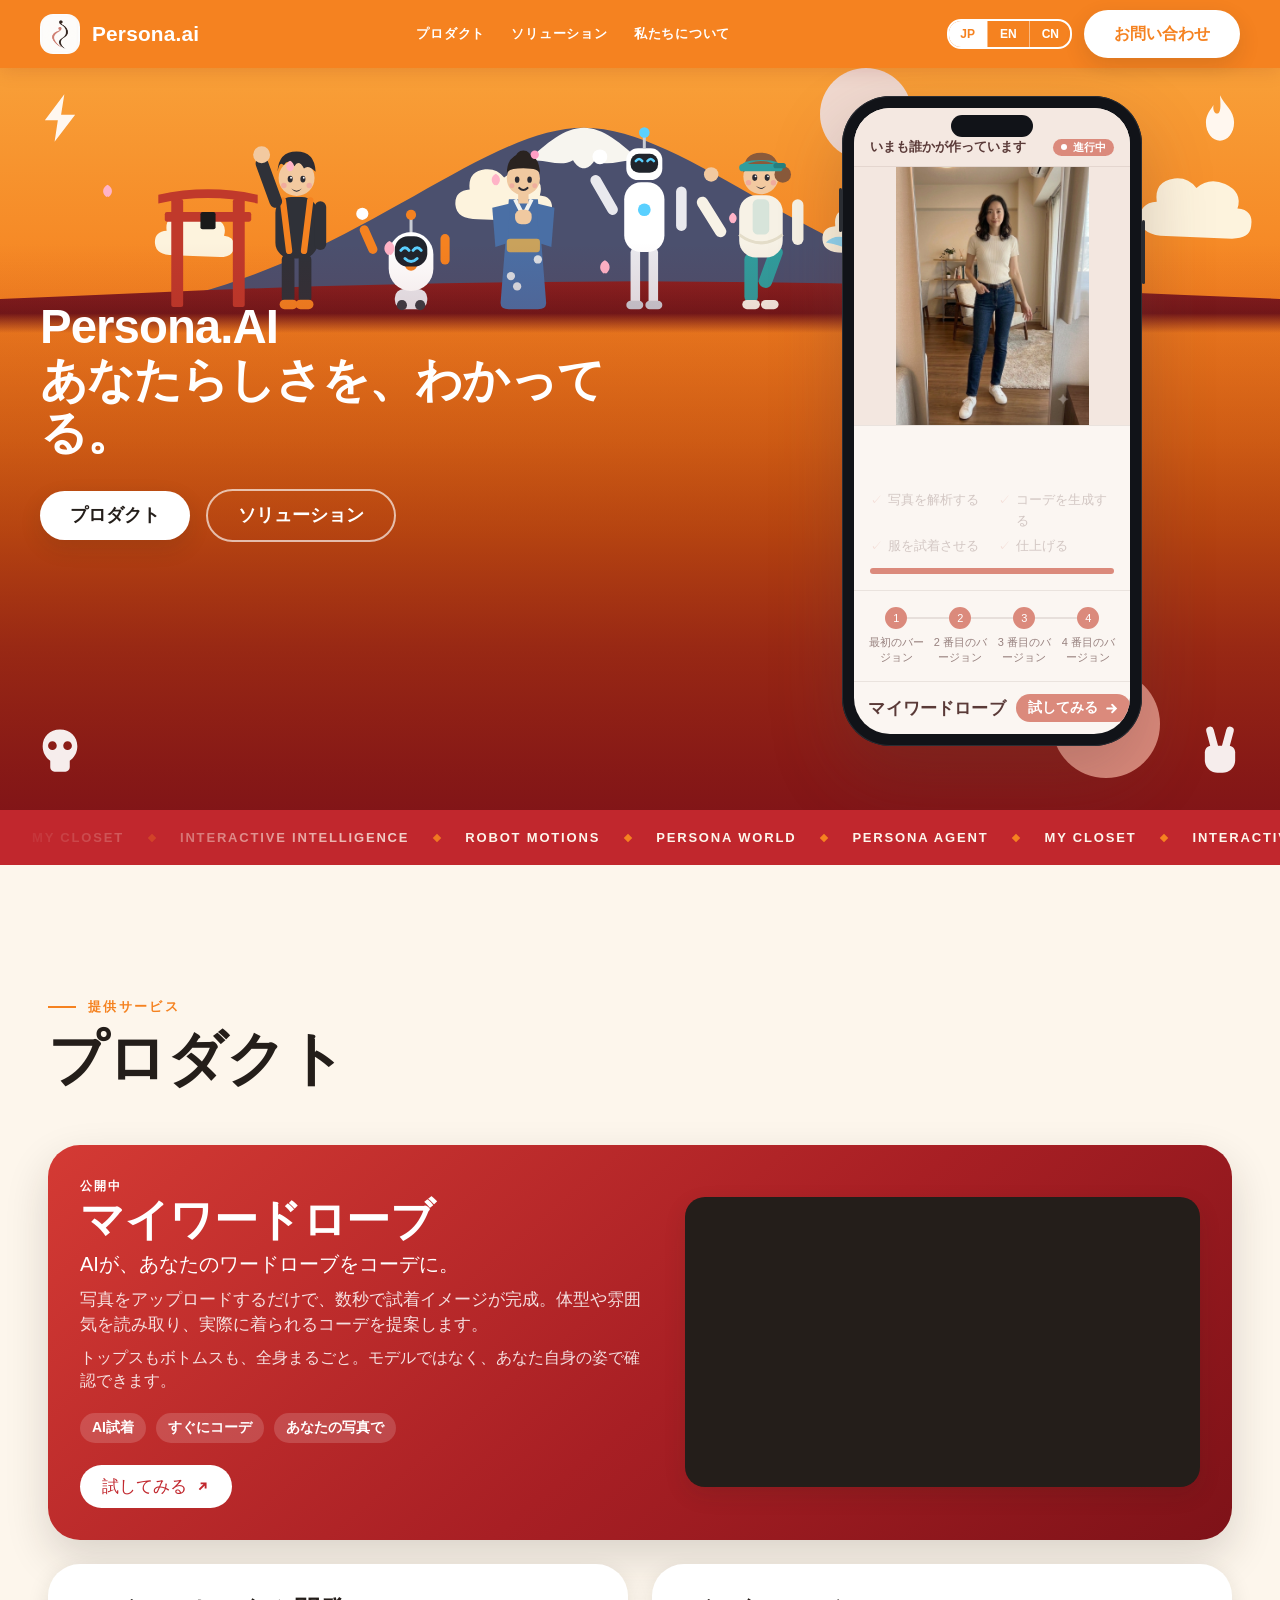
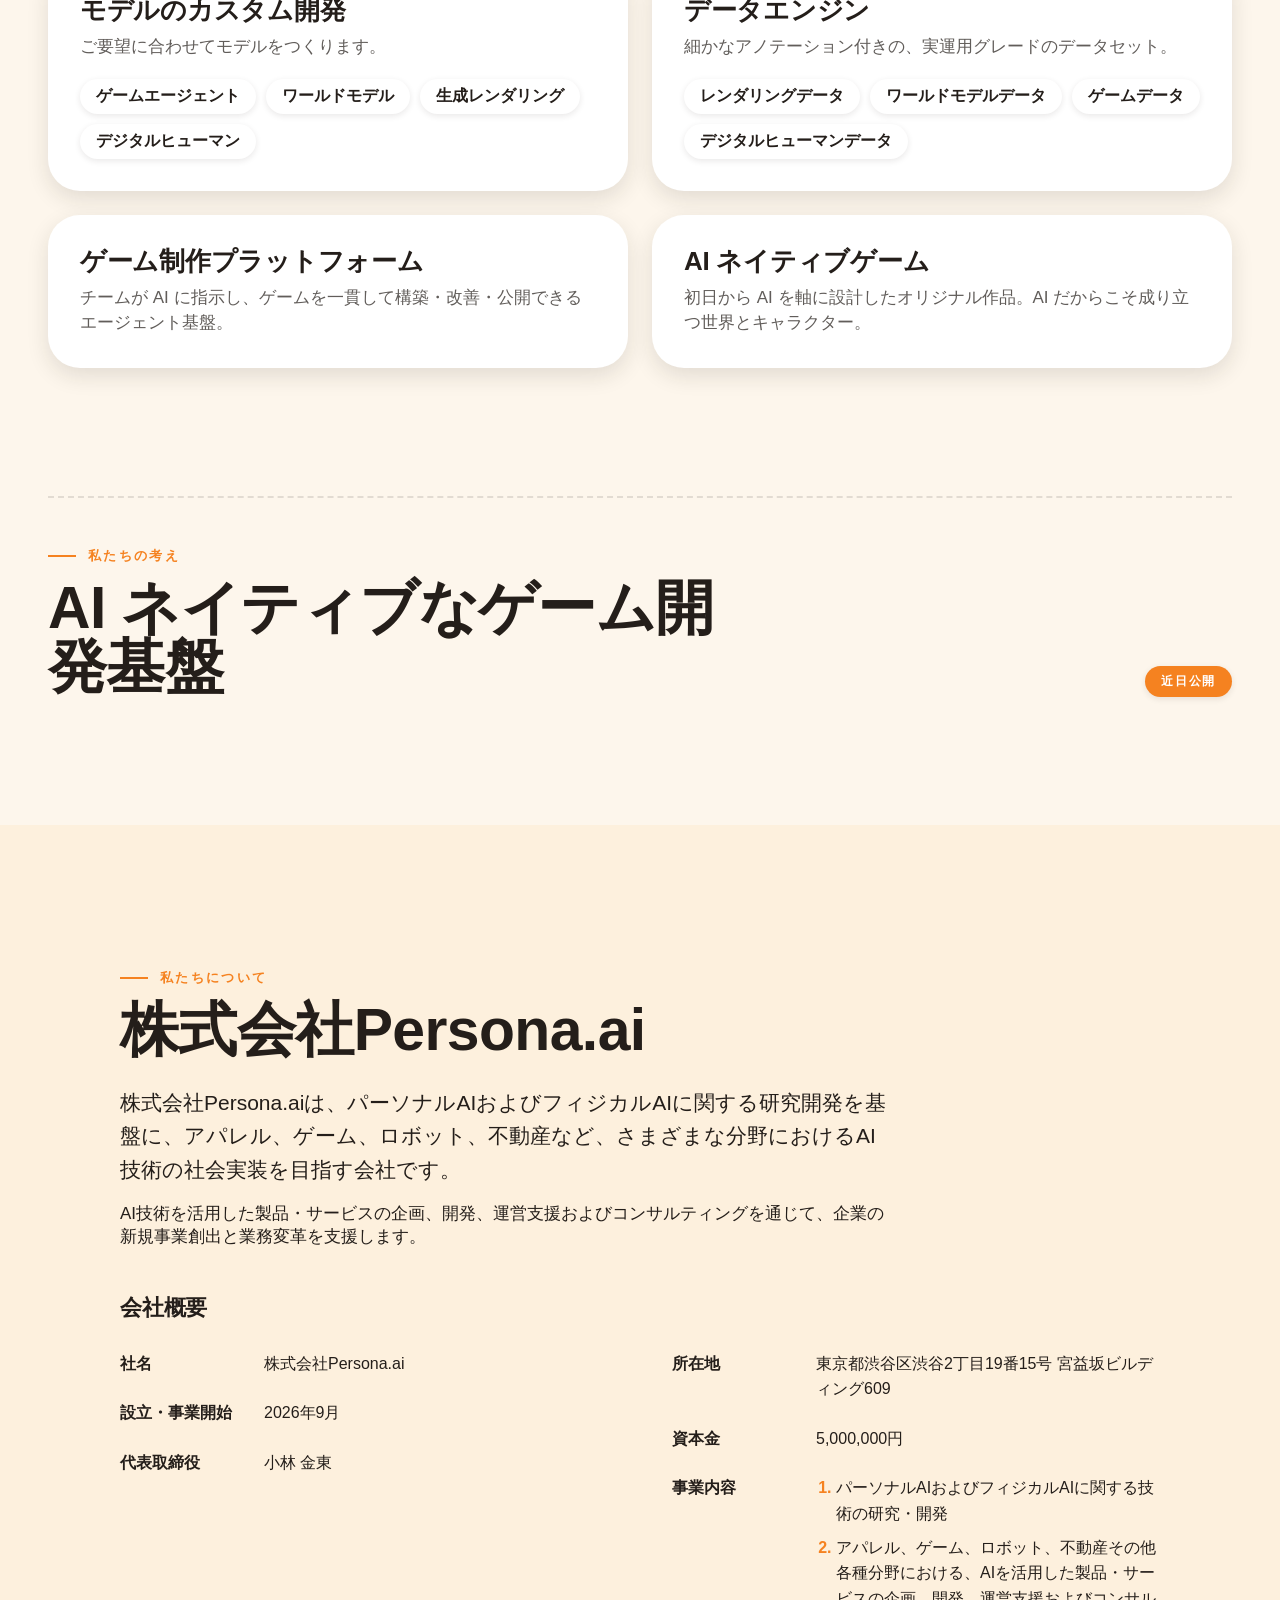
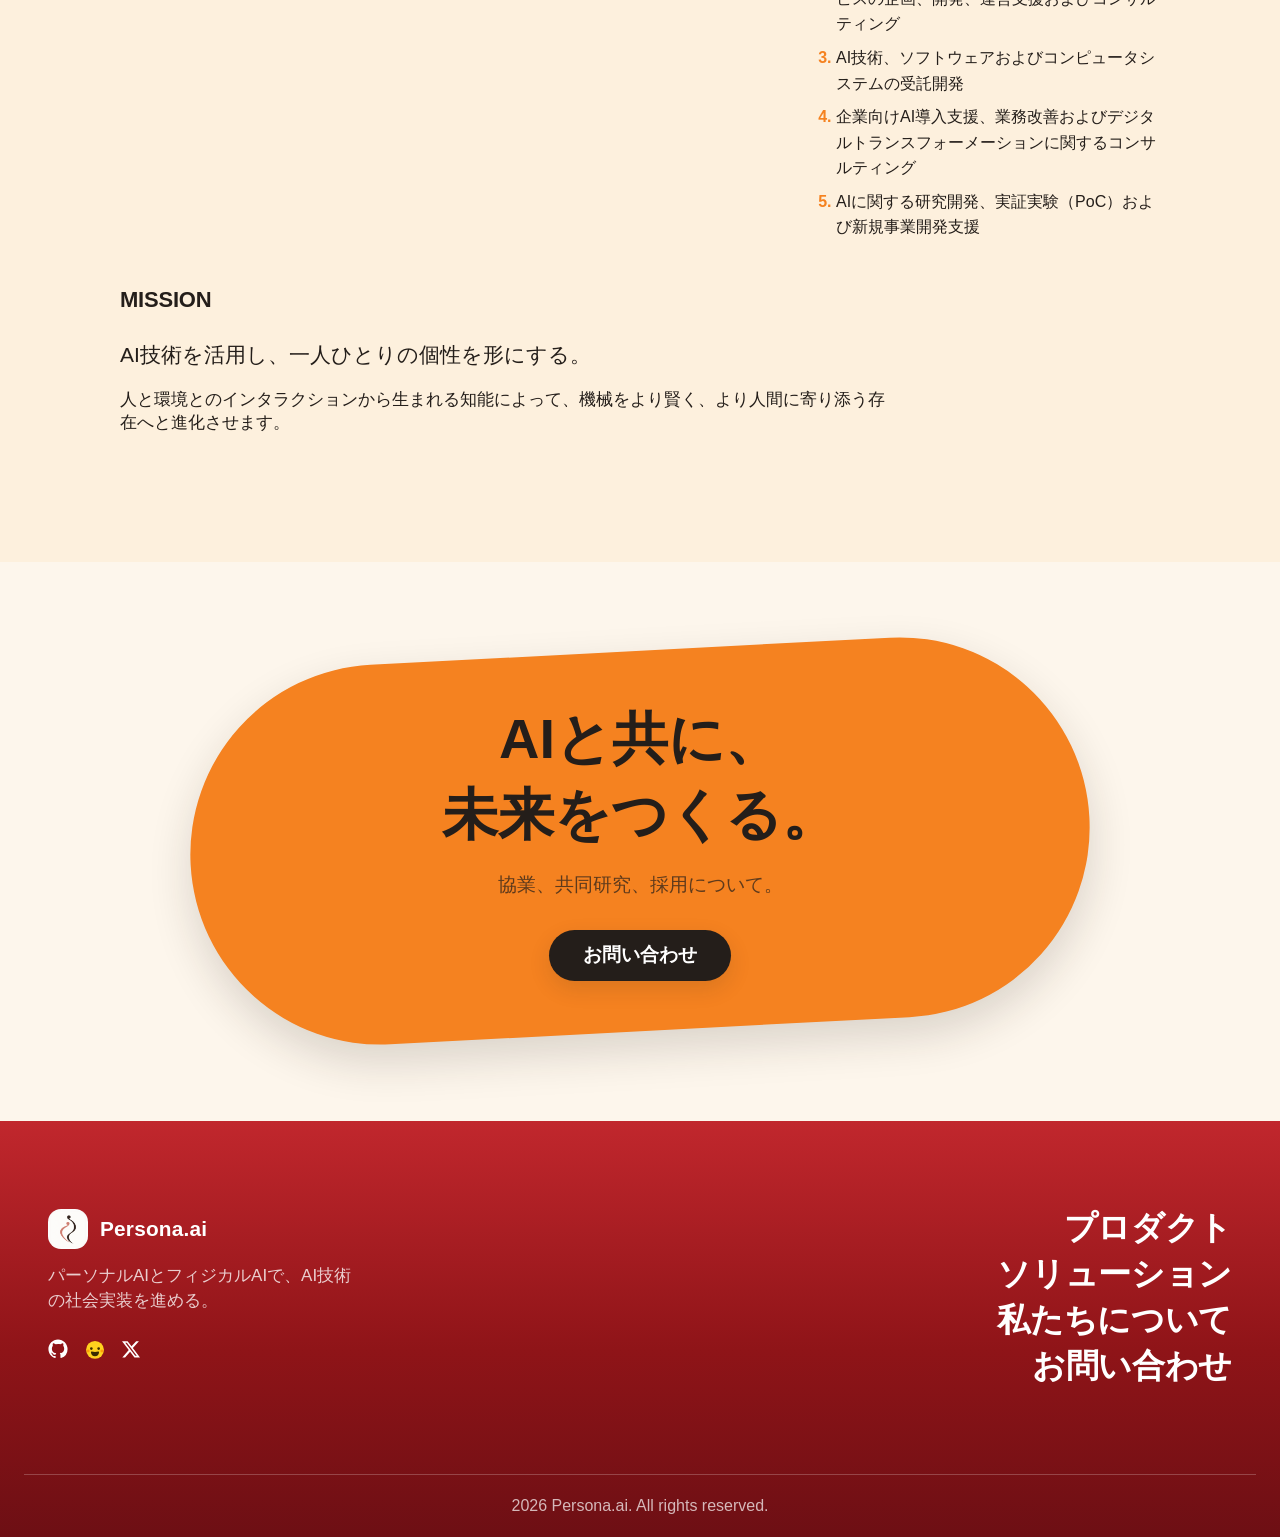
==== commit 53ee6ef2: "Product: remove Synthetic World card" ====
--- a/index.html
+++ b/index.html
@@ -6,7 +6,7 @@
 <meta content="#ffe72e" name="theme-color"/>
 <!-- Favicon: the Persona.ai app icon. -->
 <link href="/assets/persona-app-icon.png" rel="icon" type="image/png" sizes="any"/>
-<link href="/assets/site.css?v=20260916i" rel="stylesheet"/>
+<link href="/assets/site.css?v=20260916j" rel="stylesheet"/>
 </head>
 <body>
 <!-- ============ NAV ============ -->
@@ -346,20 +346,6 @@
 </div>
 </div>
 </div>
-<div class="cell svc-synthetic reveal" id="synthetic-world-service">
-<div class="svc-synthetic-copy">
-<h3 data-en="Synthetic World">Synthetic World</h3>
-<p class="svc-synthetic-lead" data-en="What if you could rewrite any story — and watch the world react?">What if you could rewrite any story — and watch the world react?</p>
-<p class="svc-synthetic-examples" data-en="Save the Titanic. Stop Darth Vader from turning evil. Let Thanos lose.">Save the Titanic. Stop Darth Vader from turning evil. Let Thanos lose.</p>
-<p data-en="Then watch what happens next.">Then watch what happens next.</p>
-<p data-en="In Synthetic World, AI residents actually live in these alternate timelines. They post, argue, form relationships, remember what happened, and make their own decisions.">In Synthetic World, AI residents actually live in these alternate timelines. They post, argue, form relationships, remember what happened, and make their own decisions.</p>
-<p class="svc-synthetic-closing" data-en="You don’t just rewrite the story. You rewrite the world.">You don’t just rewrite the story. You rewrite the world.</p>
-<a class="svc-cta" data-en="Enter Synthetic World" href="https://society.personagames.online/" rel="noopener" target="_blank">Enter Synthetic World<svg aria-hidden="true" fill="none" height="15" stroke="currentColor" stroke-width="3" viewbox="0 0 24 24" width="15"><path d="M7 17L17 7M9 7h8v8"></path></svg></a>
-</div>
-<div class="svc-synthetic-media">
-<video aria-label="Synthetic World preview" loop="" muted="" playsinline="" poster="/assets/svc-syn.svg" preload="none"></video>
-</div>
-</div>
 <div class="cell reveal">
 <h3 data-en="Custom Model Development">Custom Model Development</h3>
 <p data-en="Models built for your request.">Models built for your request.</p>
@@ -473,5 +459,5 @@
 </div>
 <div class="footer-bottom" data-en="2026 Persona.ai. All rights reserved.">2026 Persona.ai. All rights reserved.</div>
 </footer>
-<script defer="" src="/assets/site.js?v=20260916i"></script>
+<script defer="" src="/assets/site.js?v=20260916j"></script>
 </body></html>
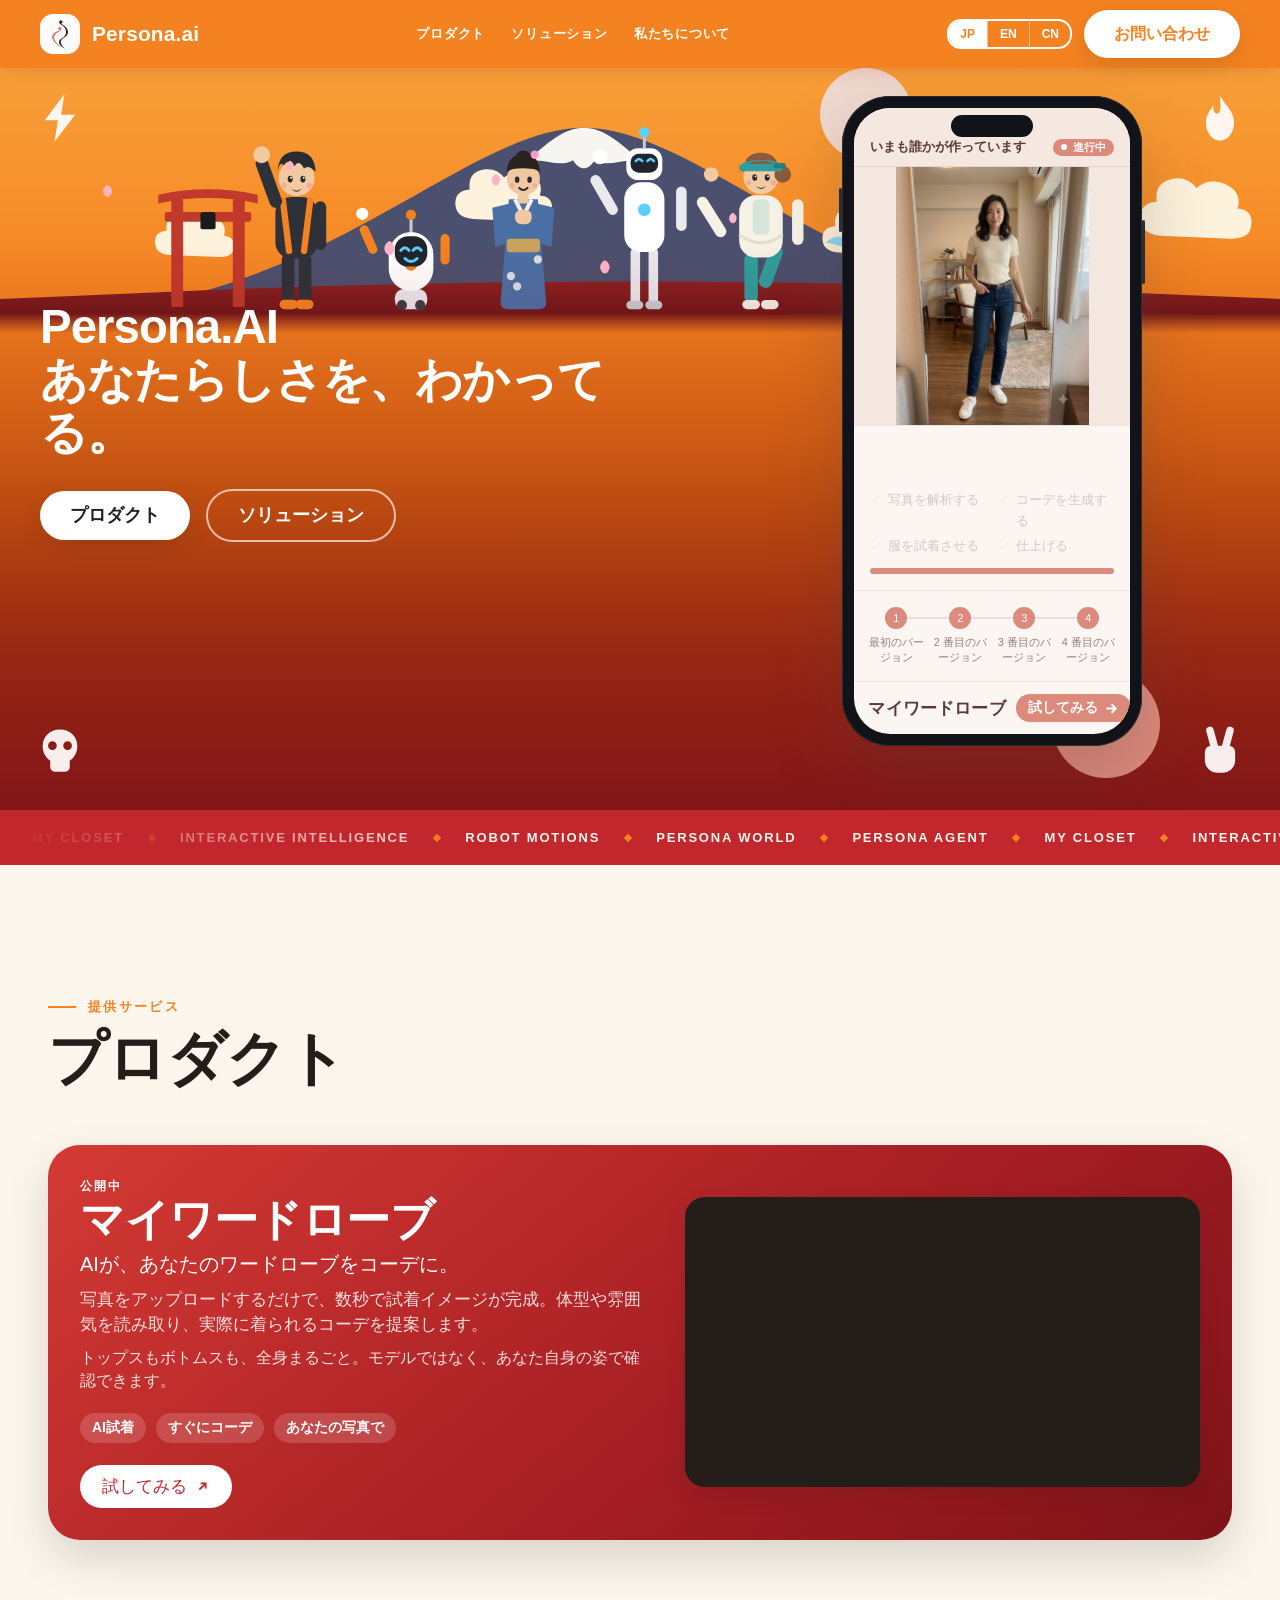
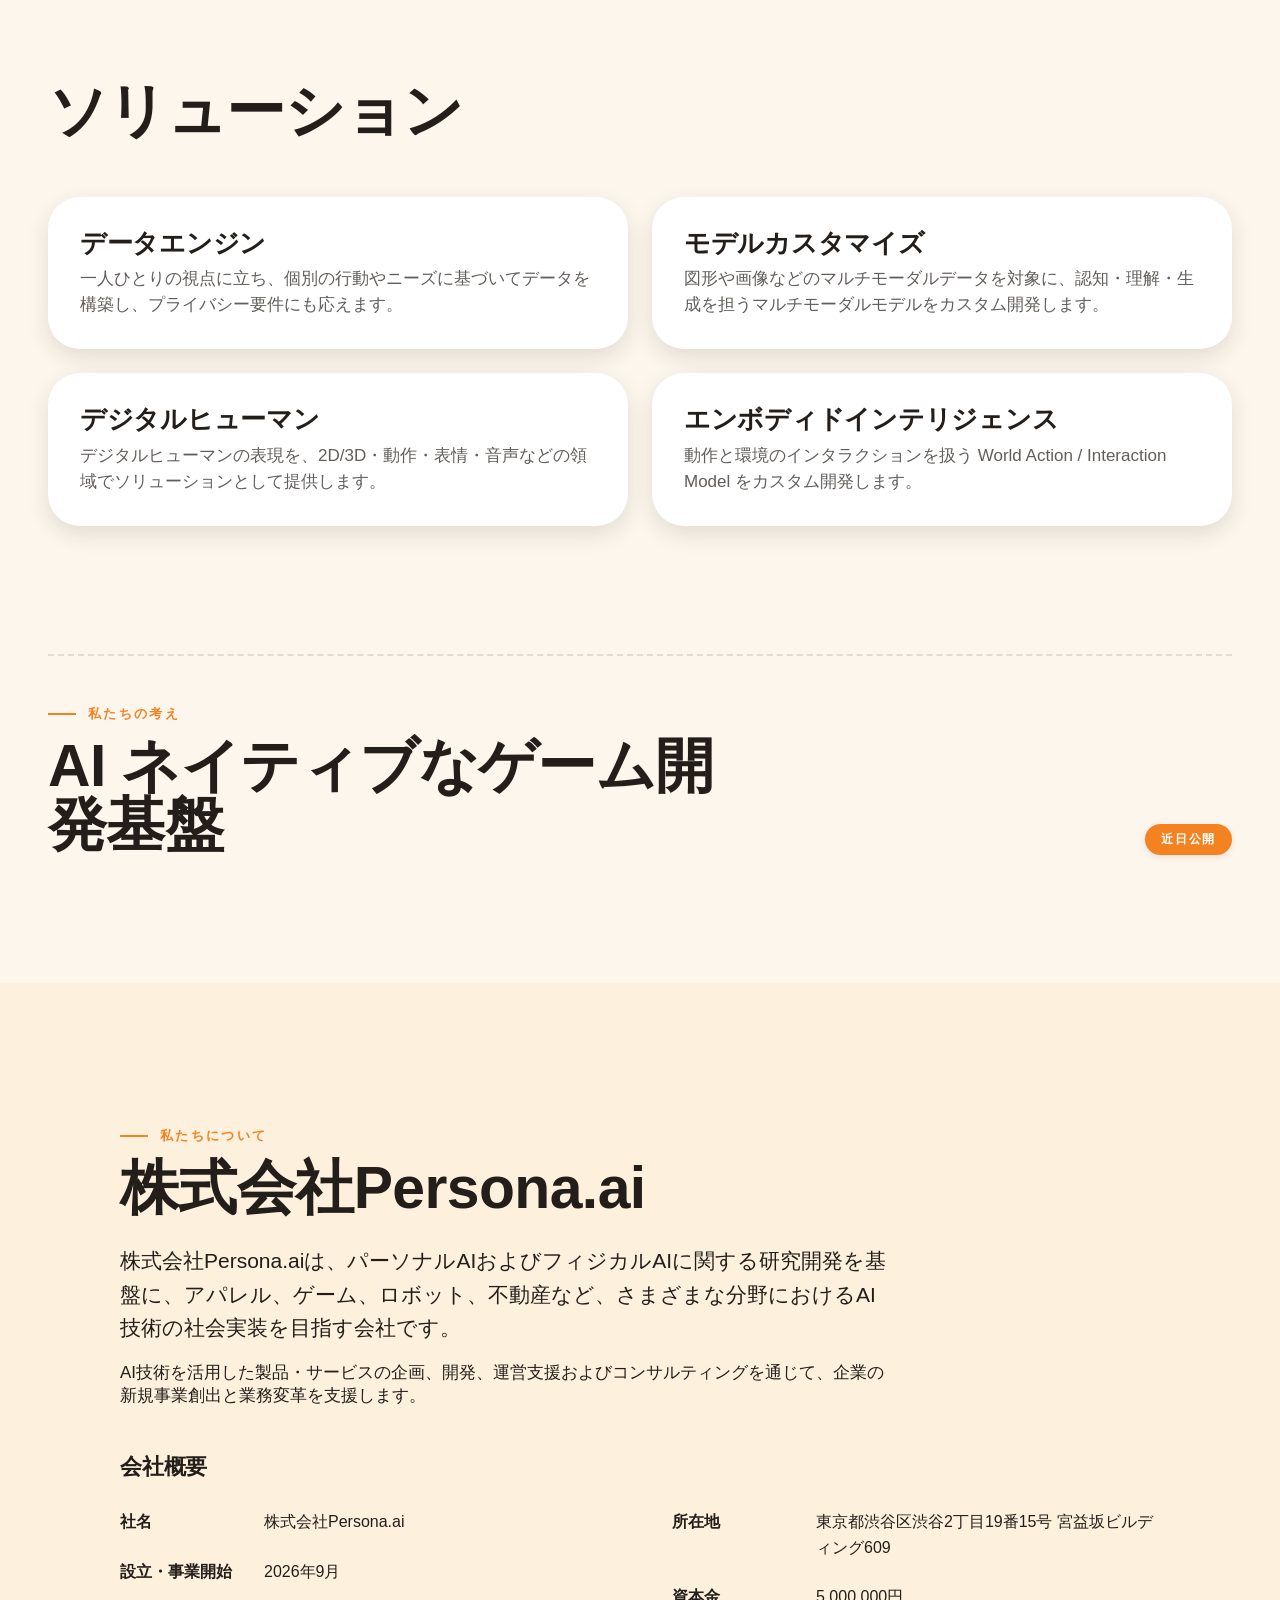
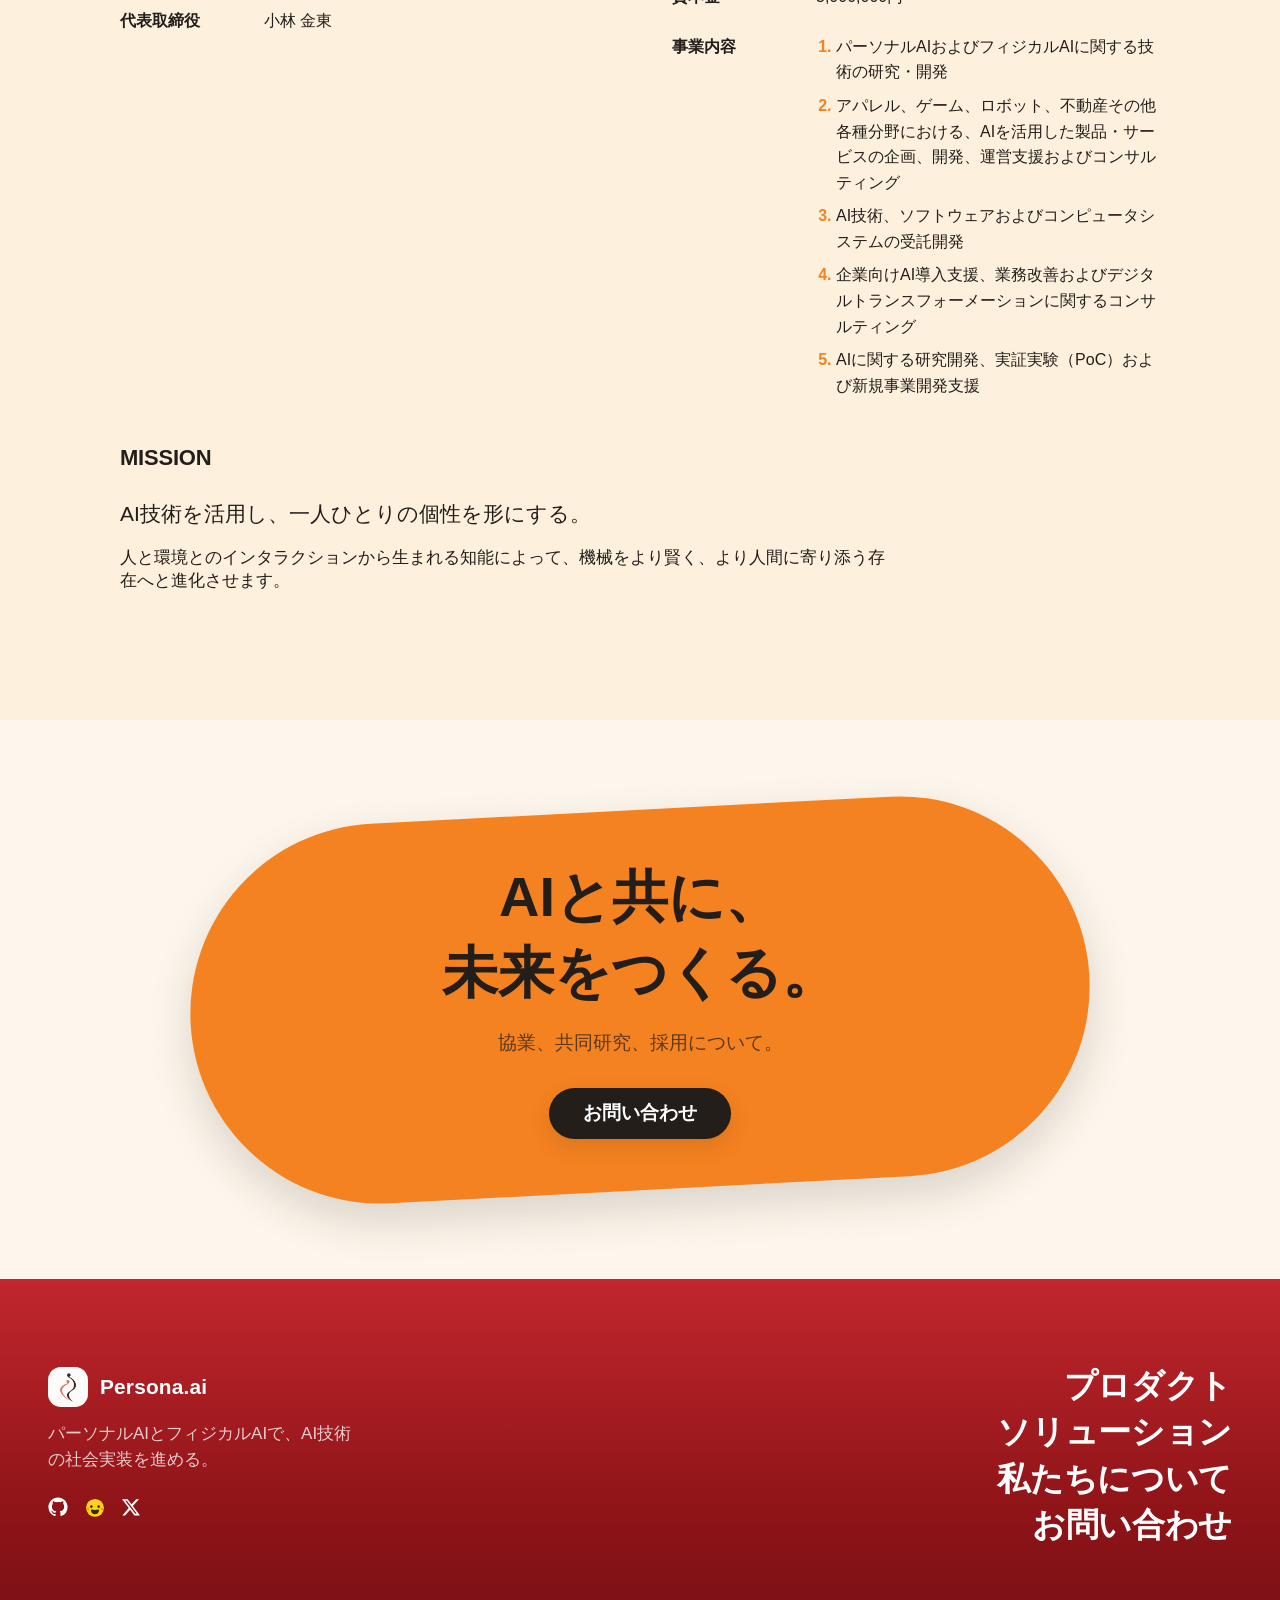
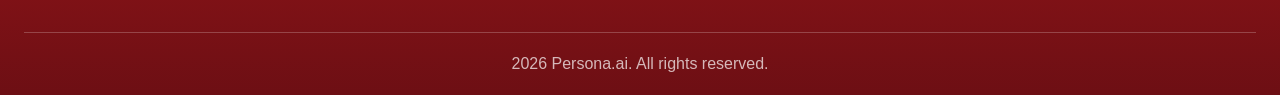
==== commit 1472147d: "Split Product/Solutions sections; add 4 Solutions modules (JP/EN/CN)" ====
--- a/index.html
+++ b/index.html
@@ -6,7 +6,7 @@
 <meta content="#ffe72e" name="theme-color"/>
 <!-- Favicon: the Persona.ai app icon. -->
 <link href="/assets/persona-app-icon.png" rel="icon" type="image/png" sizes="any"/>
-<link href="/assets/site.css?v=20260916j" rel="stylesheet"/>
+<link href="/assets/site.css?v=20260916k" rel="stylesheet"/>
 </head>
 <body>
 <!-- ============ NAV ============ -->
@@ -17,7 +17,7 @@
 <span class="brand-name">Persona.ai</span>
 </a>
 <div class="nav-links">
-<a data-en="Products" href="#solutions">Products</a>
+<a data-en="Products" href="#products">Products</a>
 <a data-en="Solutions" href="#solutions">Solutions</a>
 <a data-en="About Us" href="#about">About Us</a>
 </div>
@@ -264,7 +264,7 @@
 <div class="hero-copy">
 <h1 class="hero-enter d1">Persona.AI<br>あなたらしさを、わかってる。</h1>
 <div class="cta-row hero-enter d2">
-<a class="btn-primary" data-en="Products" href="#solutions">Products</a>
+<a class="btn-primary" data-en="Products" href="#products">Products</a>
 <a class="btn-ghost" data-en="Solutions" href="#solutions">Solutions</a>
 </div>
 </div>
@@ -318,7 +318,7 @@
 <div class="marquee-track" id="marquee-track"></div>
 </section>
 <!-- ============ SOLUTIONS ============ -->
-<section class="section" id="solutions">
+<section class="section" id="products">
 <div class="container">
 <div class="reveal">
 <p class="eyebrow" data-en="What we offer">提供サービス</p>
@@ -346,33 +346,29 @@
 </div>
 </div>
 </div>
+</section>
+<!-- ============ SOLUTIONS ============ -->
+<section class="section" id="solutions" style="padding-top: 0;">
+<div class="container">
+<div class="reveal">
+<h2 data-en="Solutions">ソリューション</h2>
+</div>
+<div class="sol-grid">
 <div class="cell reveal">
-<h3 data-en="Custom Model Development">Custom Model Development</h3>
-<p data-en="Models built for your request.">Models built for your request.</p>
-<div class="chips">
-<span class="chip" data-en="Game Agent">Game Agent</span>
-<span class="chip" data-en="World Model">World Model</span>
-<span class="chip" data-en="Generative Rendering">Generative Rendering</span>
-<span class="chip" data-en="Digital Human">Digital Human</span>
-</div>
+<h3 data-en="Data Engine">データエンジン</h3>
+<p data-en="Build data from the perspective of each person — around personalized behavior and needs — while meeting privacy requirements.">一人ひとりの視点に立ち、個別の行動やニーズに基づいてデータを構築し、プライバシー要件にも応えます。</p>
 </div>
 <div class="cell reveal">
-<h3 data-en="Data Engine">Data Engine</h3>
-<p data-en="Production-grade datasets, all with fine-grained annotations.">Production-grade datasets, all with fine-grained annotations.</p>
-<div class="chips">
-<span class="chip" data-en="Rendering data">Rendering data</span>
-<span class="chip" data-en="World model data">World model data</span>
-<span class="chip" data-en="Game data">Game data</span>
-<span class="chip" data-en="Digital human data">Digital human data</span>
-</div>
+<h3 data-en="Model Customization">モデルカスタマイズ</h3>
+<p data-en="Custom development of multimodal models for cognition, understanding, and generation, built around multimodal data such as graphics and images.">図形や画像などのマルチモーダルデータを対象に、認知・理解・生成を担うマルチモーダルモデルをカスタム開発します。</p>
 </div>
 <div class="cell reveal">
-<h3 data-en="Game Creation Platform">Game Creation Platform</h3>
-<p data-en="An agent platform where teams direct AI to build, iterate, and ship games end to end.">An agent platform where teams direct AI to build, iterate, and ship games end to end.</p>
+<h3 data-en="Digital Human">デジタルヒューマン</h3>
+<p data-en="Solutions for digital human expression across 2D/3D, motion, facial expression, voice, and more.">デジタルヒューマンの表現を、2D/3D・動作・表情・音声などの領域でソリューションとして提供します。</p>
 </div>
 <div class="cell reveal">
-<h3 data-en="AI-Native Games">AI-Native Games</h3>
-<p data-en="Original titles designed around AI from day one, with worlds and characters that only AI makes possible.">Original titles designed around AI from day one, with worlds and characters that only AI makes possible.</p>
+<h3 data-en="Embodied Intelligence">エンボディドインテリジェンス</h3>
+<p data-en="Custom development of World Action / Interaction Models for motion and interaction with the environment.">動作と環境のインタラクションを扱う World Action / Interaction Model をカスタム開発します。</p>
 </div>
 </div>
 </div>
@@ -451,7 +447,7 @@
 </div>
 </div>
 <nav aria-label="Footer" class="footer-nav">
-<a data-en="Products" href="#solutions">Products</a>
+<a data-en="Products" href="#products">Products</a>
 <a data-en="Solutions" href="#solutions">Solutions</a>
 <a data-en="About Us" href="#about">About Us</a>
 <a data-en="Get in touch" href="https://docs.google.com/forms/d/e/1FAIpQLSfGFvKfdW5euTDJYj71FCuWlAqKGvMr2y2IMNp3usvTNAWkTA/viewform" rel="noopener" target="_blank">Get in touch</a>
@@ -459,5 +455,5 @@
 </div>
 <div class="footer-bottom" data-en="2026 Persona.ai. All rights reserved.">2026 Persona.ai. All rights reserved.</div>
 </footer>
-<script defer="" src="/assets/site.js?v=20260916j"></script>
+<script defer="" src="/assets/site.js?v=20260916k"></script>
 </body></html>
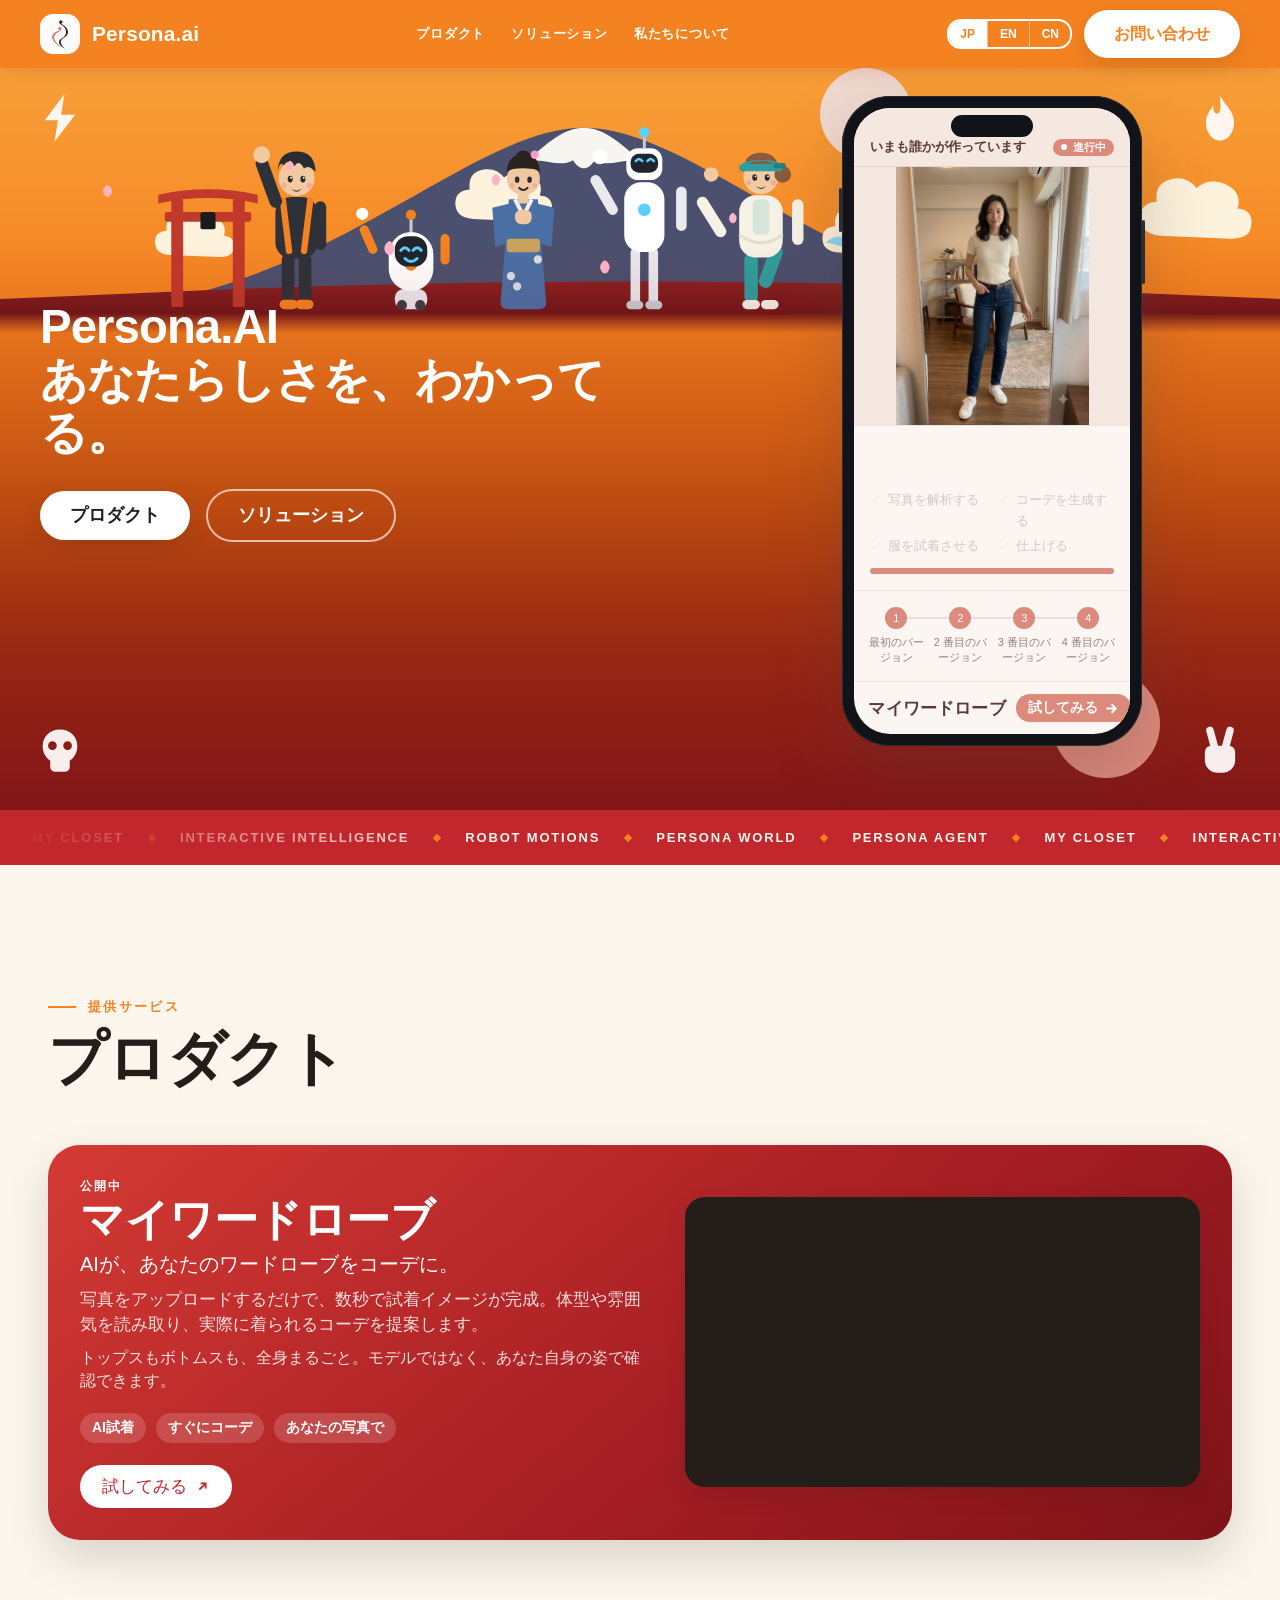
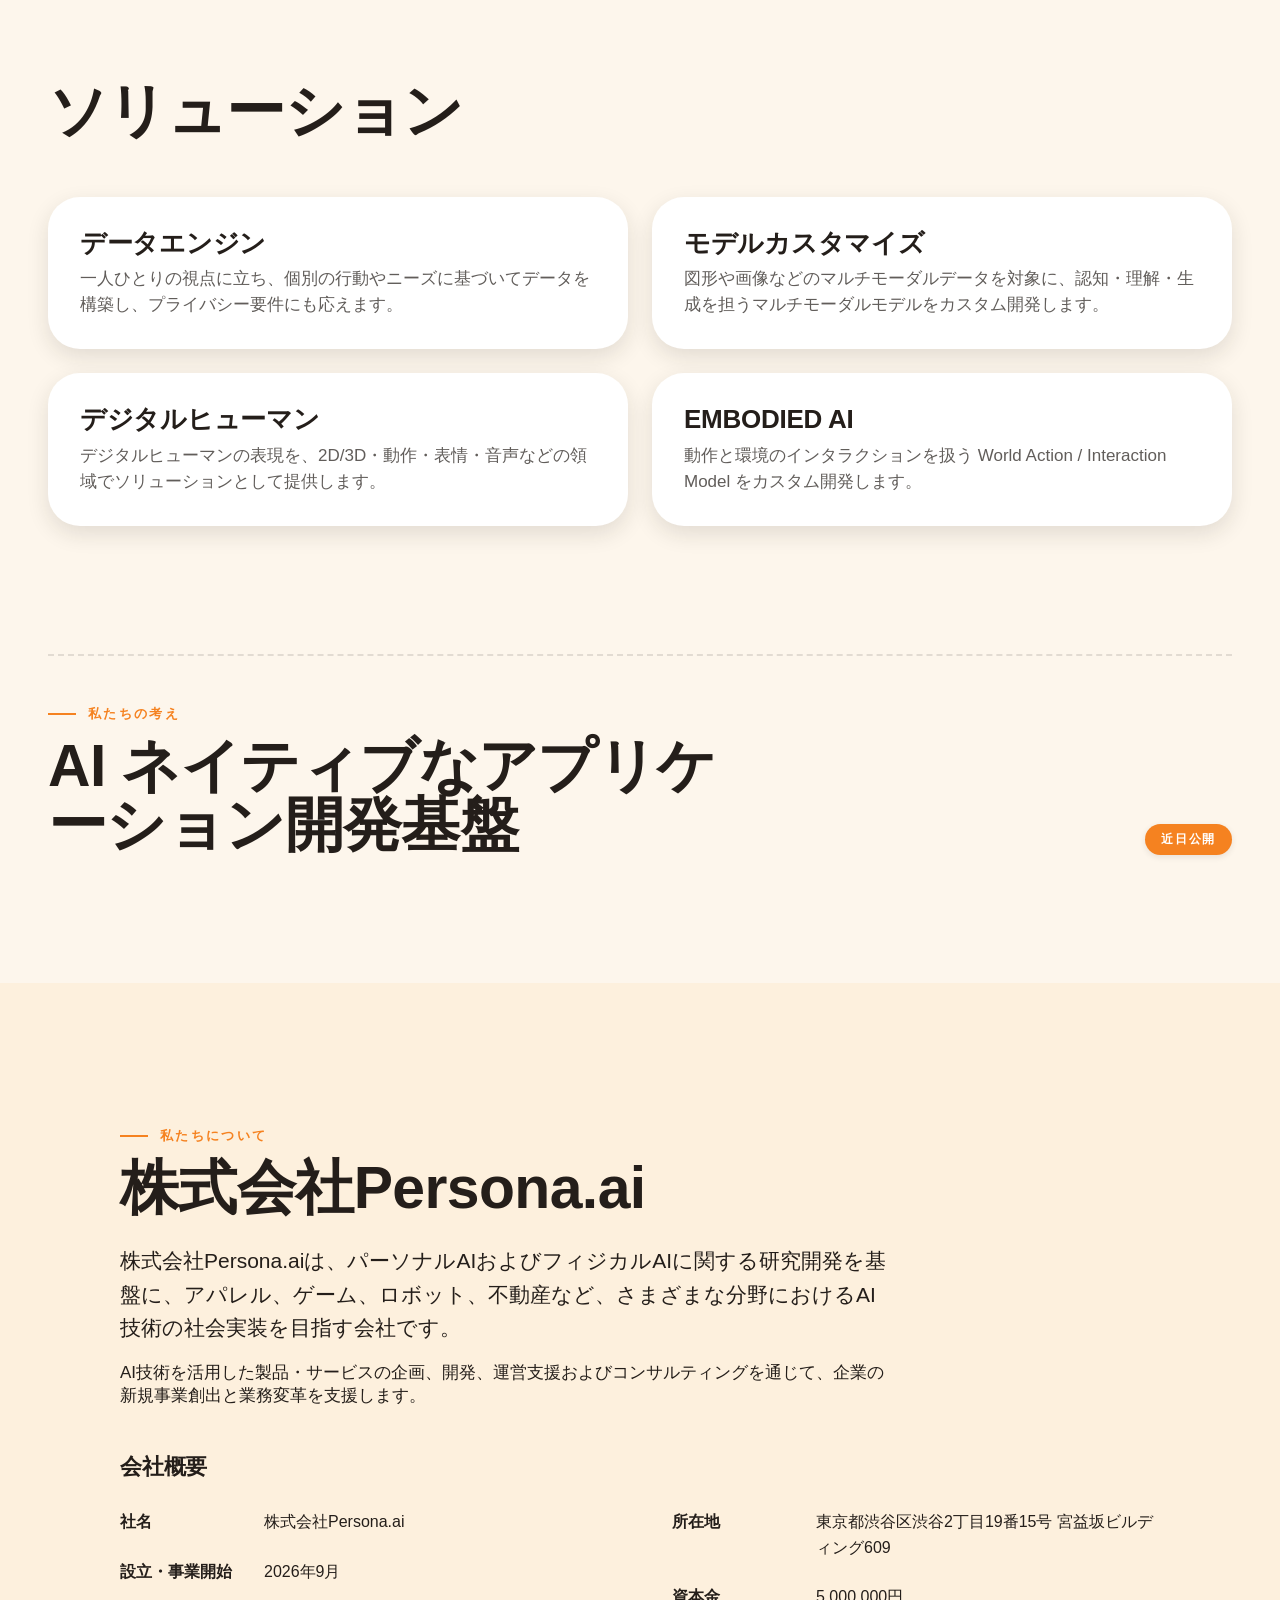
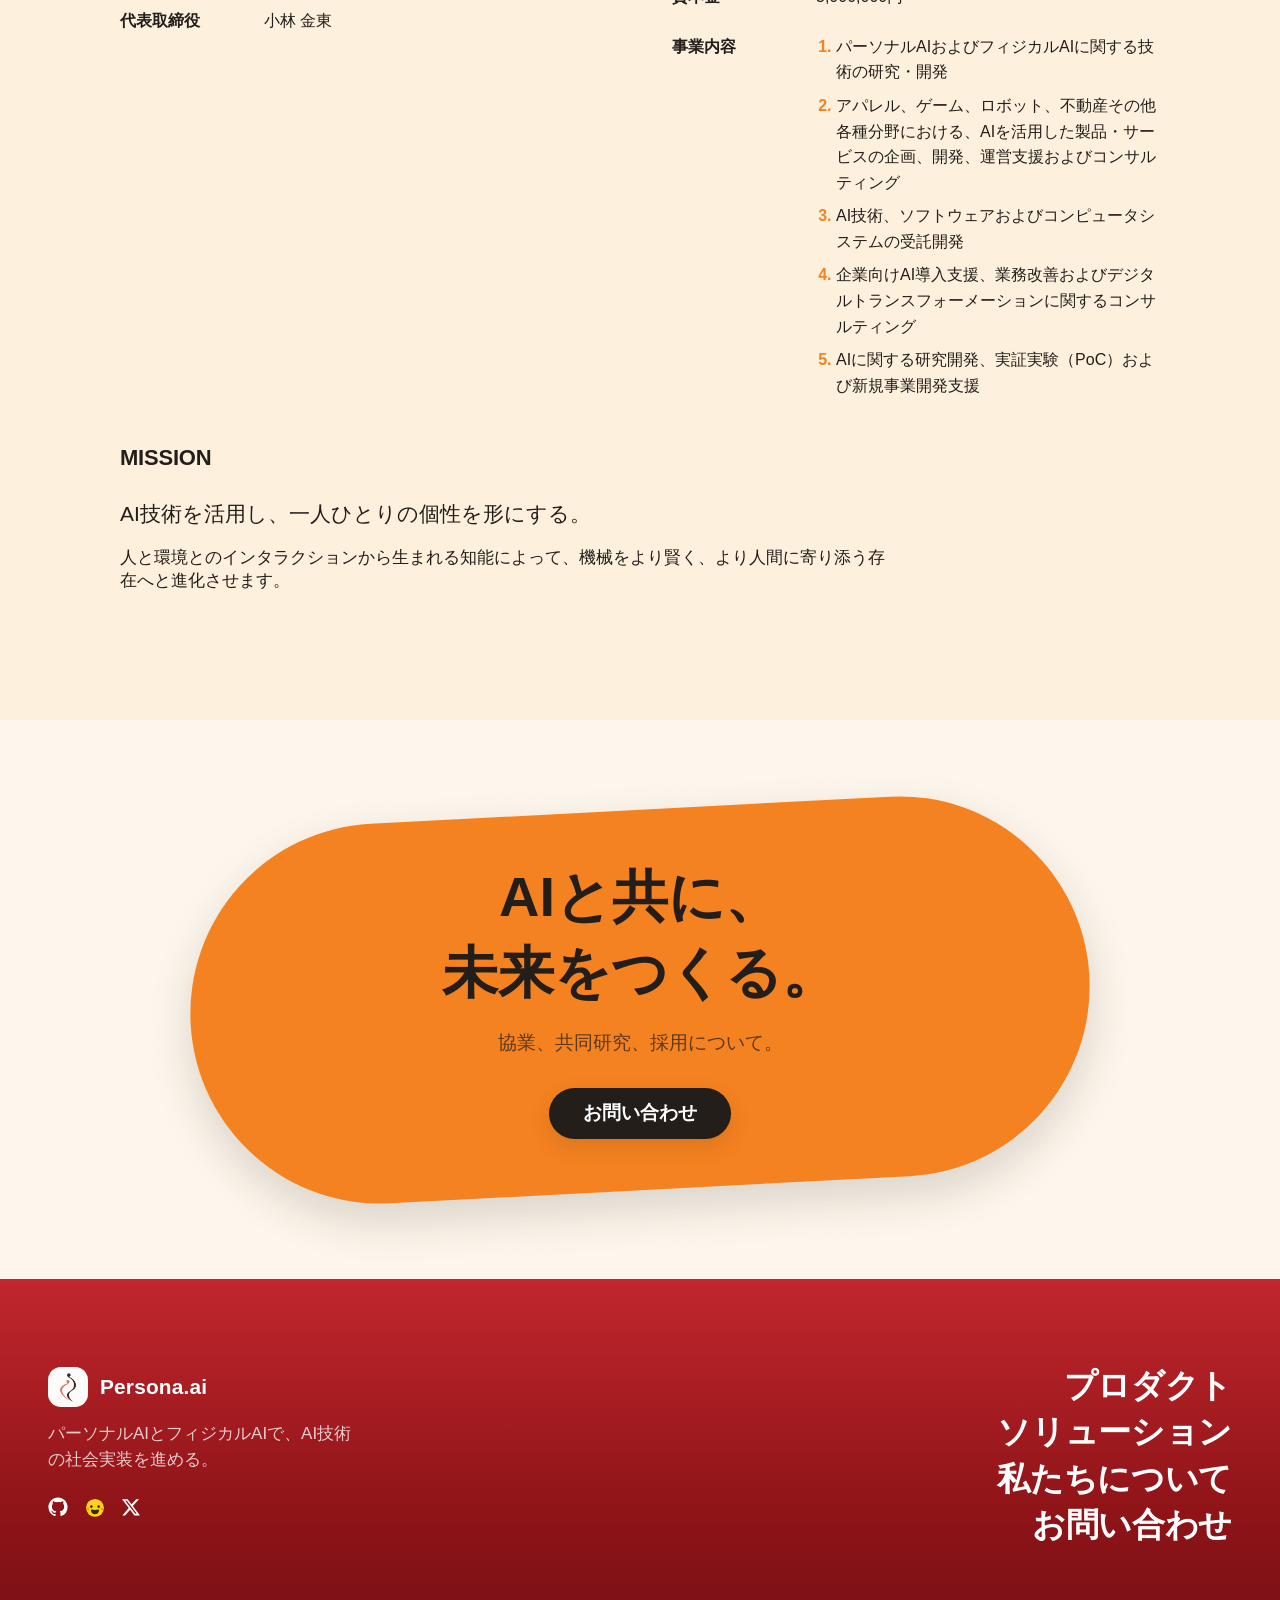
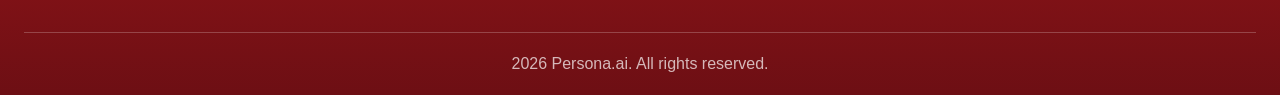
==== commit 96b2fb62: "Rename Embodied Intelligence -> Embodied AI; AI-Native Game -> Application" ====
--- a/index.html
+++ b/index.html
@@ -6,7 +6,7 @@
 <meta content="#ffe72e" name="theme-color"/>
 <!-- Favicon: the Persona.ai app icon. -->
 <link href="/assets/persona-app-icon.png" rel="icon" type="image/png" sizes="any"/>
-<link href="/assets/site.css?v=20260916k" rel="stylesheet"/>
+<link href="/assets/site.css?v=20260916l" rel="stylesheet"/>
 </head>
 <body>
 <!-- ============ NAV ============ -->
@@ -367,7 +367,7 @@
 <p data-en="Solutions for digital human expression across 2D/3D, motion, facial expression, voice, and more.">デジタルヒューマンの表現を、2D/3D・動作・表情・音声などの領域でソリューションとして提供します。</p>
 </div>
 <div class="cell reveal">
-<h3 data-en="Embodied Intelligence">エンボディドインテリジェンス</h3>
+<h3 data-en="Embodied AI">Embodied AI</h3>
 <p data-en="Custom development of World Action / Interaction Models for motion and interaction with the environment.">動作と環境のインタラクションを扱う World Action / Interaction Model をカスタム開発します。</p>
 </div>
 </div>
@@ -379,7 +379,7 @@
 <div class="blog-row reveal">
 <div>
 <p class="eyebrow" data-en="What we think">What we think</p>
-<h2 data-en="AI-Native Game Engineering Infrastructure">AI-Native Game Engineering Infrastructure</h2>
+<h2 data-en="AI-Native Application Engineering Infrastructure">AI-Native Application Engineering Infrastructure</h2>
 </div>
 <span class="chip highlight blog-soon-tag" data-en="Coming soon">Coming soon</span>
 </div>
@@ -455,5 +455,5 @@
 </div>
 <div class="footer-bottom" data-en="2026 Persona.ai. All rights reserved.">2026 Persona.ai. All rights reserved.</div>
 </footer>
-<script defer="" src="/assets/site.js?v=20260916k"></script>
+<script defer="" src="/assets/site.js?v=20260916l"></script>
 </body></html>
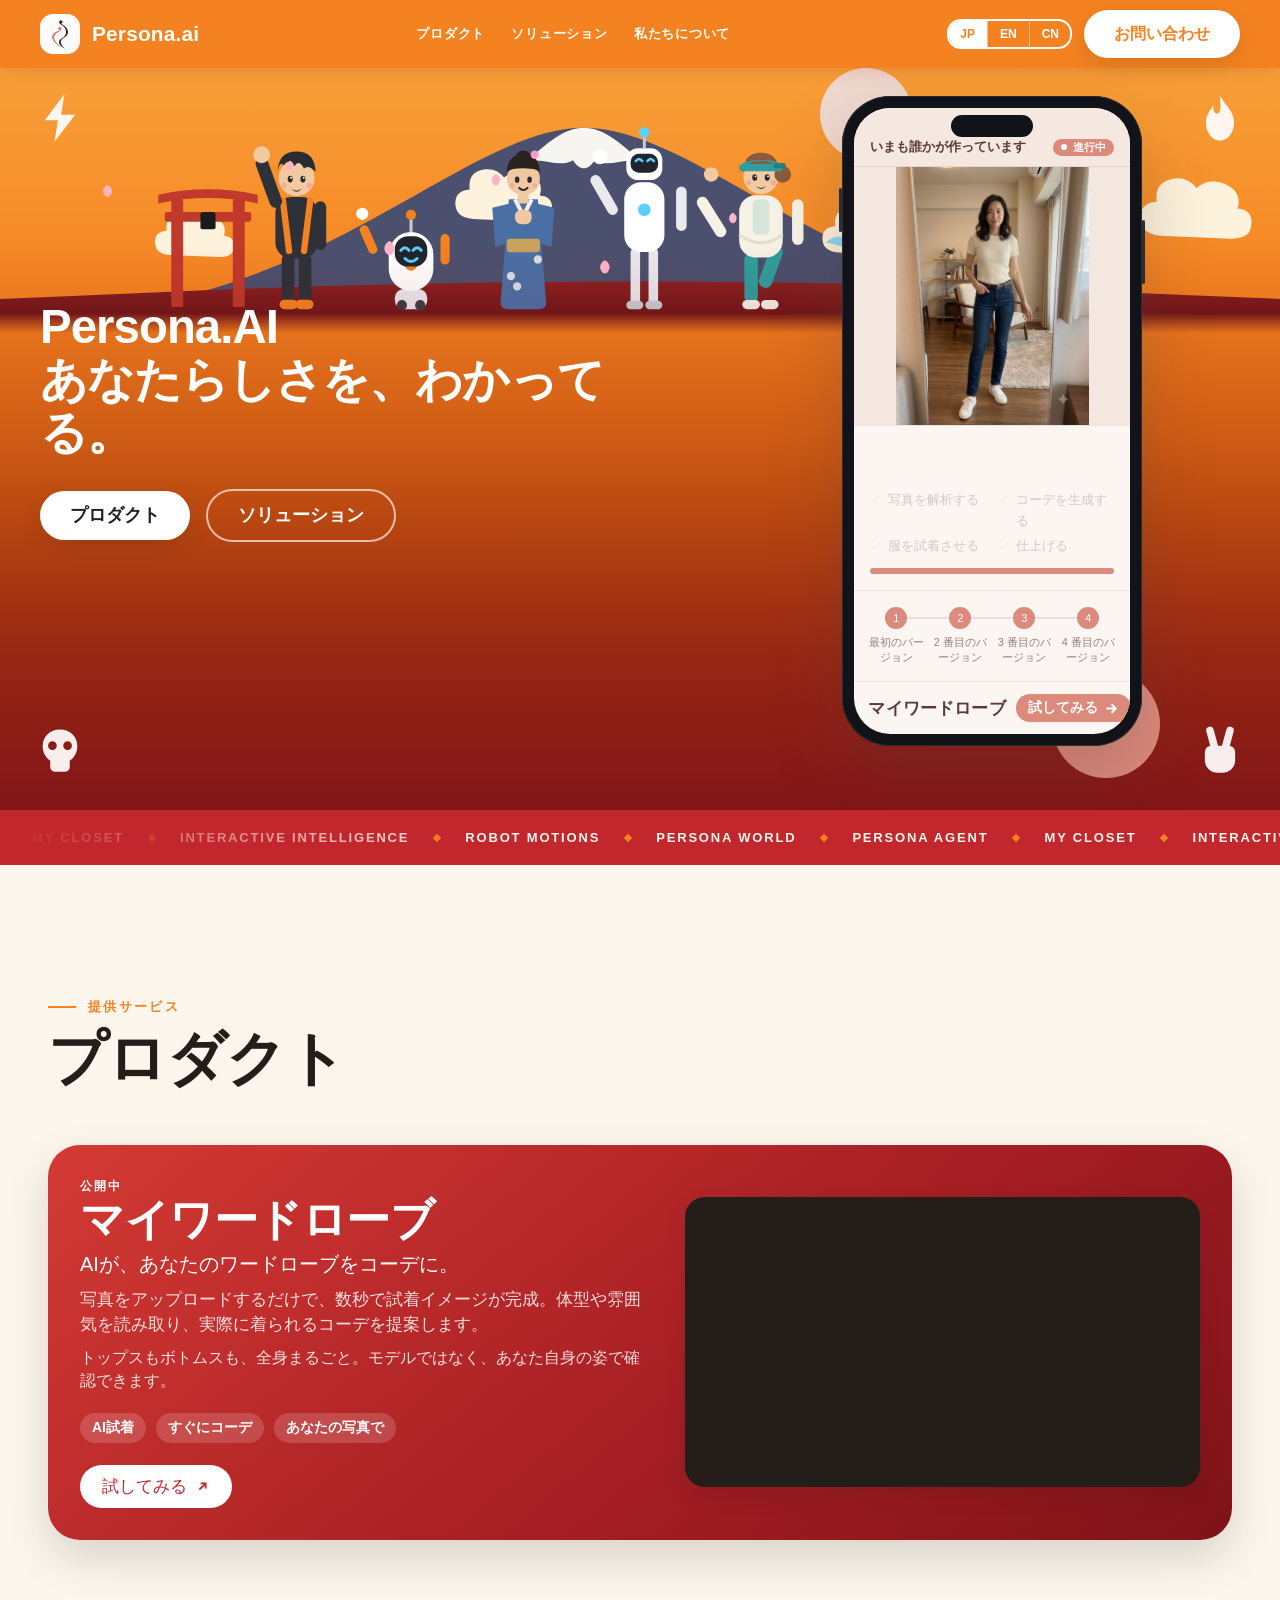
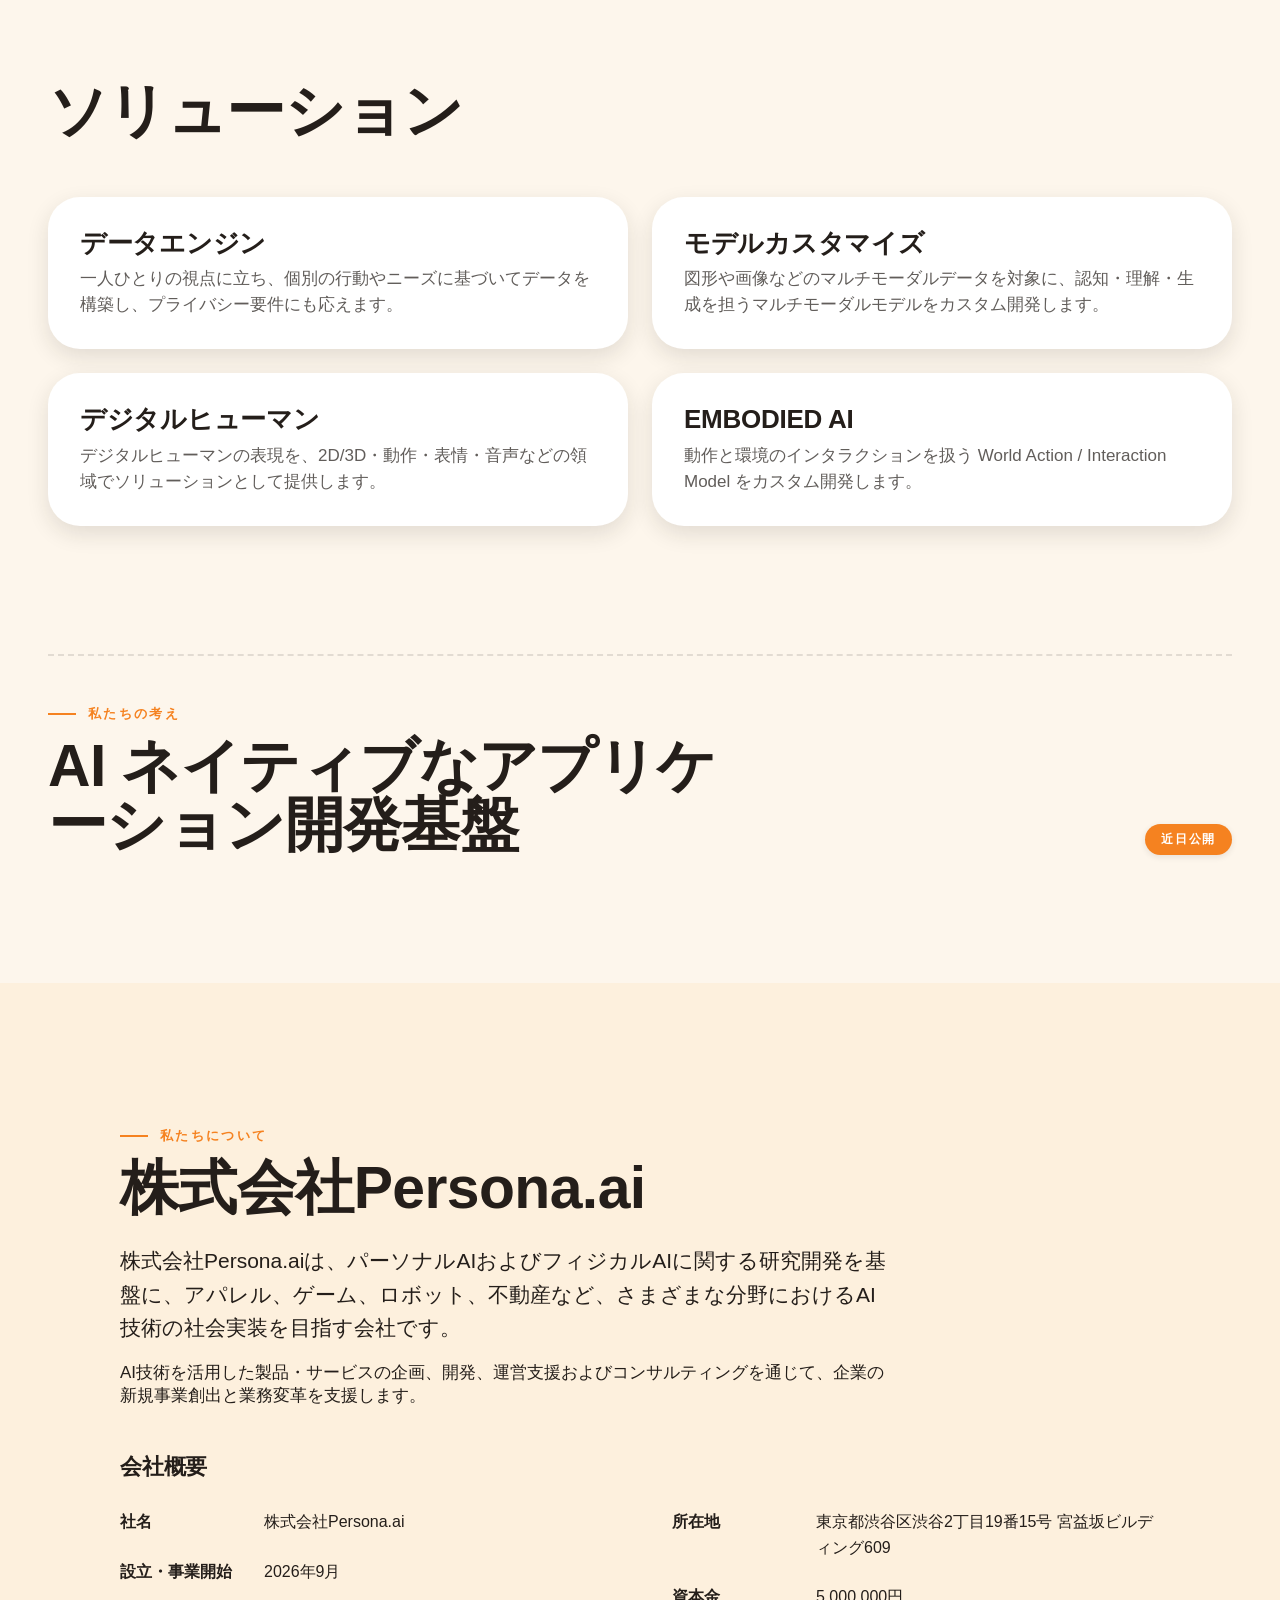
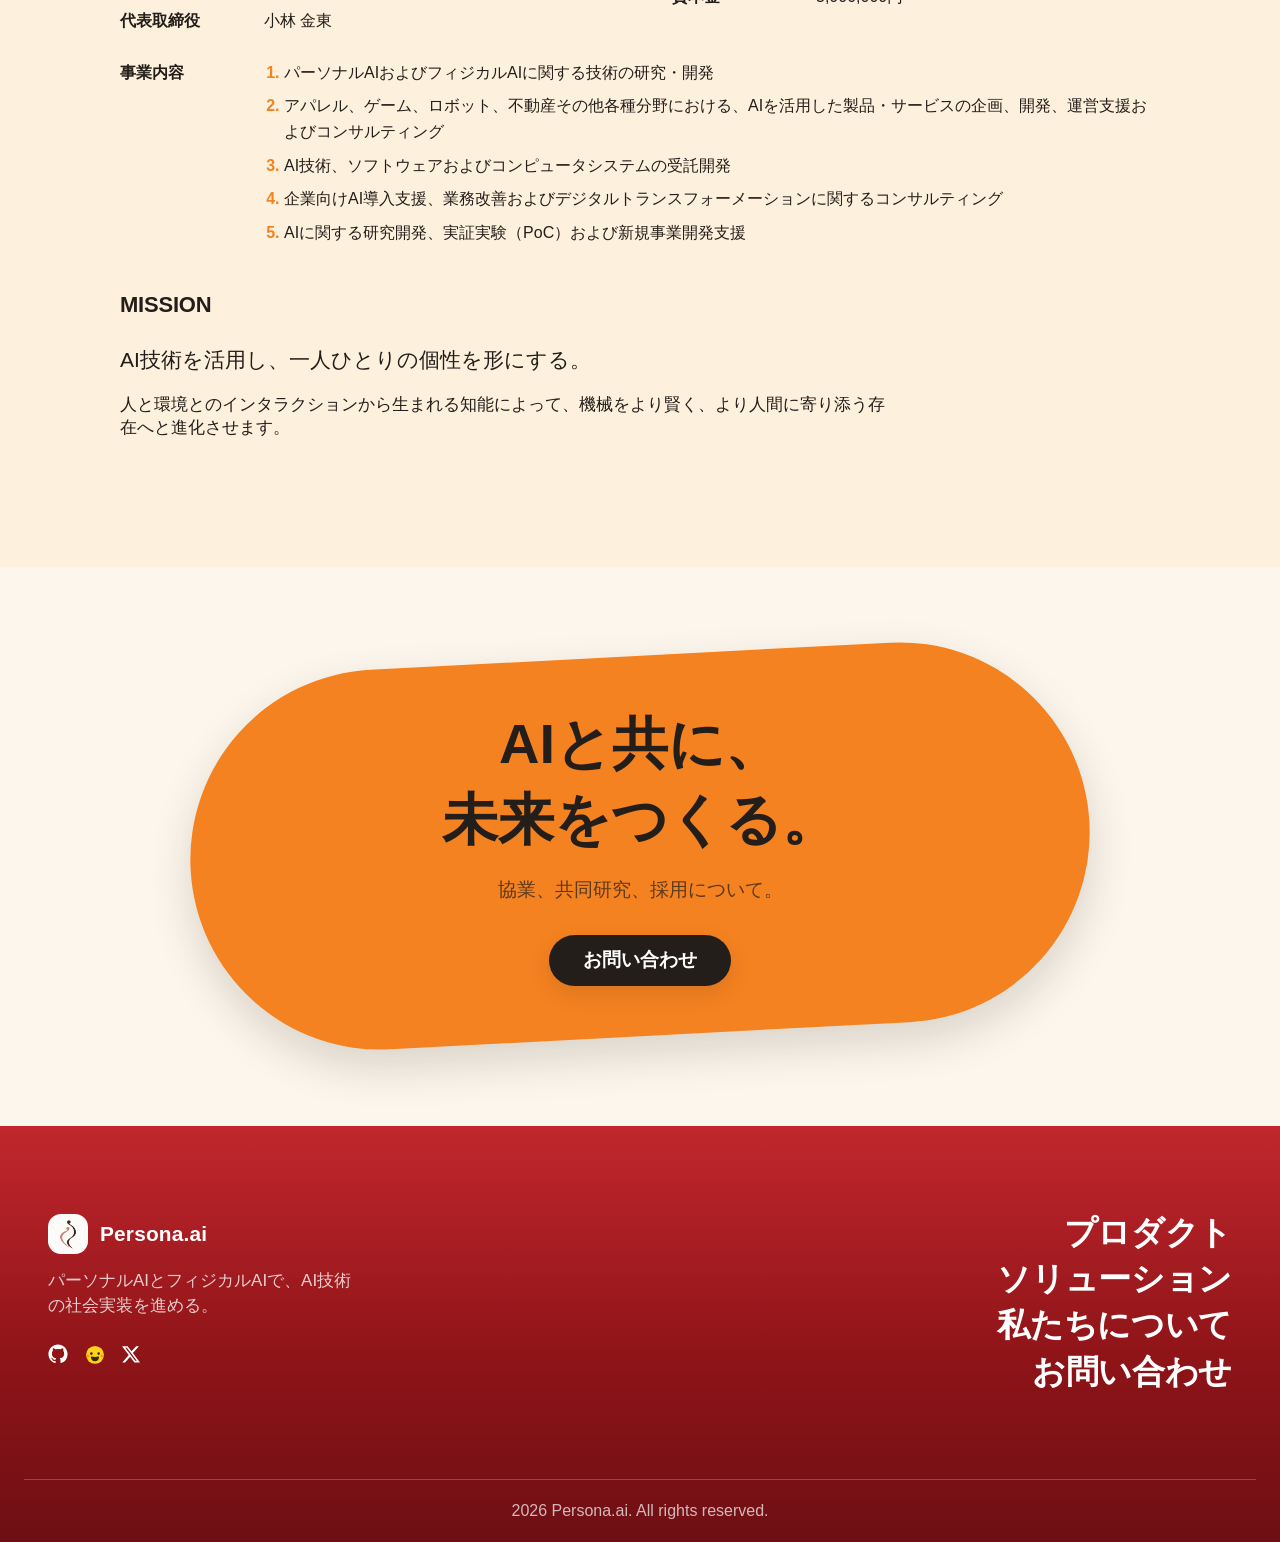
==== commit 52c5033e: "About: span Business Activities across both profile columns, left-aligned" ====
--- a/index.html
+++ b/index.html
@@ -6,7 +6,7 @@
 <meta content="#ffe72e" name="theme-color"/>
 <!-- Favicon: the Persona.ai app icon. -->
 <link href="/assets/persona-app-icon.png" rel="icon" type="image/png" sizes="any"/>
-<link href="/assets/site.css?v=20260916l" rel="stylesheet"/>
+<link href="/assets/site.css?v=20260916m" rel="stylesheet"/>
 </head>
 <body>
 <!-- ============ NAV ============ -->
@@ -402,6 +402,7 @@
 <div class="profile-col">
 <div class="profile-row"><span data-en="Location">所在地</span><p>東京都渋谷区渋谷2丁目19番15号 宮益坂ビルディング609</p></div>
 <div class="profile-row"><span data-en="Capital">資本金</span><p>5,000,000円</p></div>
+</div>
 <div class="profile-row"><span data-en="Business Activities">事業内容</span><ol class="about-list">
 <li data-en="R&amp;D of technologies related to personal AI and physical AI.">パーソナルAIおよびフィジカルAIに関する技術の研究・開発</li>
 <li data-en="Planning, development, operation support and consulting of AI-powered products and services in apparel, games, robots, real estate and other fields.">アパレル、ゲーム、ロボット、不動産その他各種分野における、AIを活用した製品・サービスの企画、開発、運営支援およびコンサルティング</li>
@@ -410,7 +411,6 @@
 <li data-en="AI research and development, proof-of-concept (PoC) and new business development support.">AIに関する研究開発、実証実験（PoC）および新規事業開発支援</li>
 </ol></div>
 </div>
-</div>
 <h3 class="about-h3" data-en="Mission">Mission</h3>
 <p class="lead" data-en="We use AI technology to bring out each person's individuality.">AI技術を活用し、一人ひとりの個性を形にする。</p>
 <p data-en="Through intelligence born from interaction between people and their environment, we evolve machines into beings that are smarter and more attuned to humans.">人と環境とのインタラクションから生まれる知能によって、機械をより賢く、より人間に寄り添う存在へと進化させます。</p>
@@ -455,5 +455,5 @@
 </div>
 <div class="footer-bottom" data-en="2026 Persona.ai. All rights reserved.">2026 Persona.ai. All rights reserved.</div>
 </footer>
-<script defer="" src="/assets/site.js?v=20260916l"></script>
+<script defer="" src="/assets/site.js?v=20260916m"></script>
 </body></html>
--- a/assets/site.css
+++ b/assets/site.css
@@ -1761,6 +1761,8 @@
     .about .profile-grid { grid-template-columns: 1fr 1fr; }
   }
   .about .profile-col { display: flex; flex-direction: column; gap: 24px; }
+  /* Full-width row (Business Activities): starts at the left column and spans both */
+  .about .profile-grid > .profile-row { grid-column: 1 / -1; }
   .about .profile-row {
     display: grid;
     grid-template-columns: 124px 1fr;
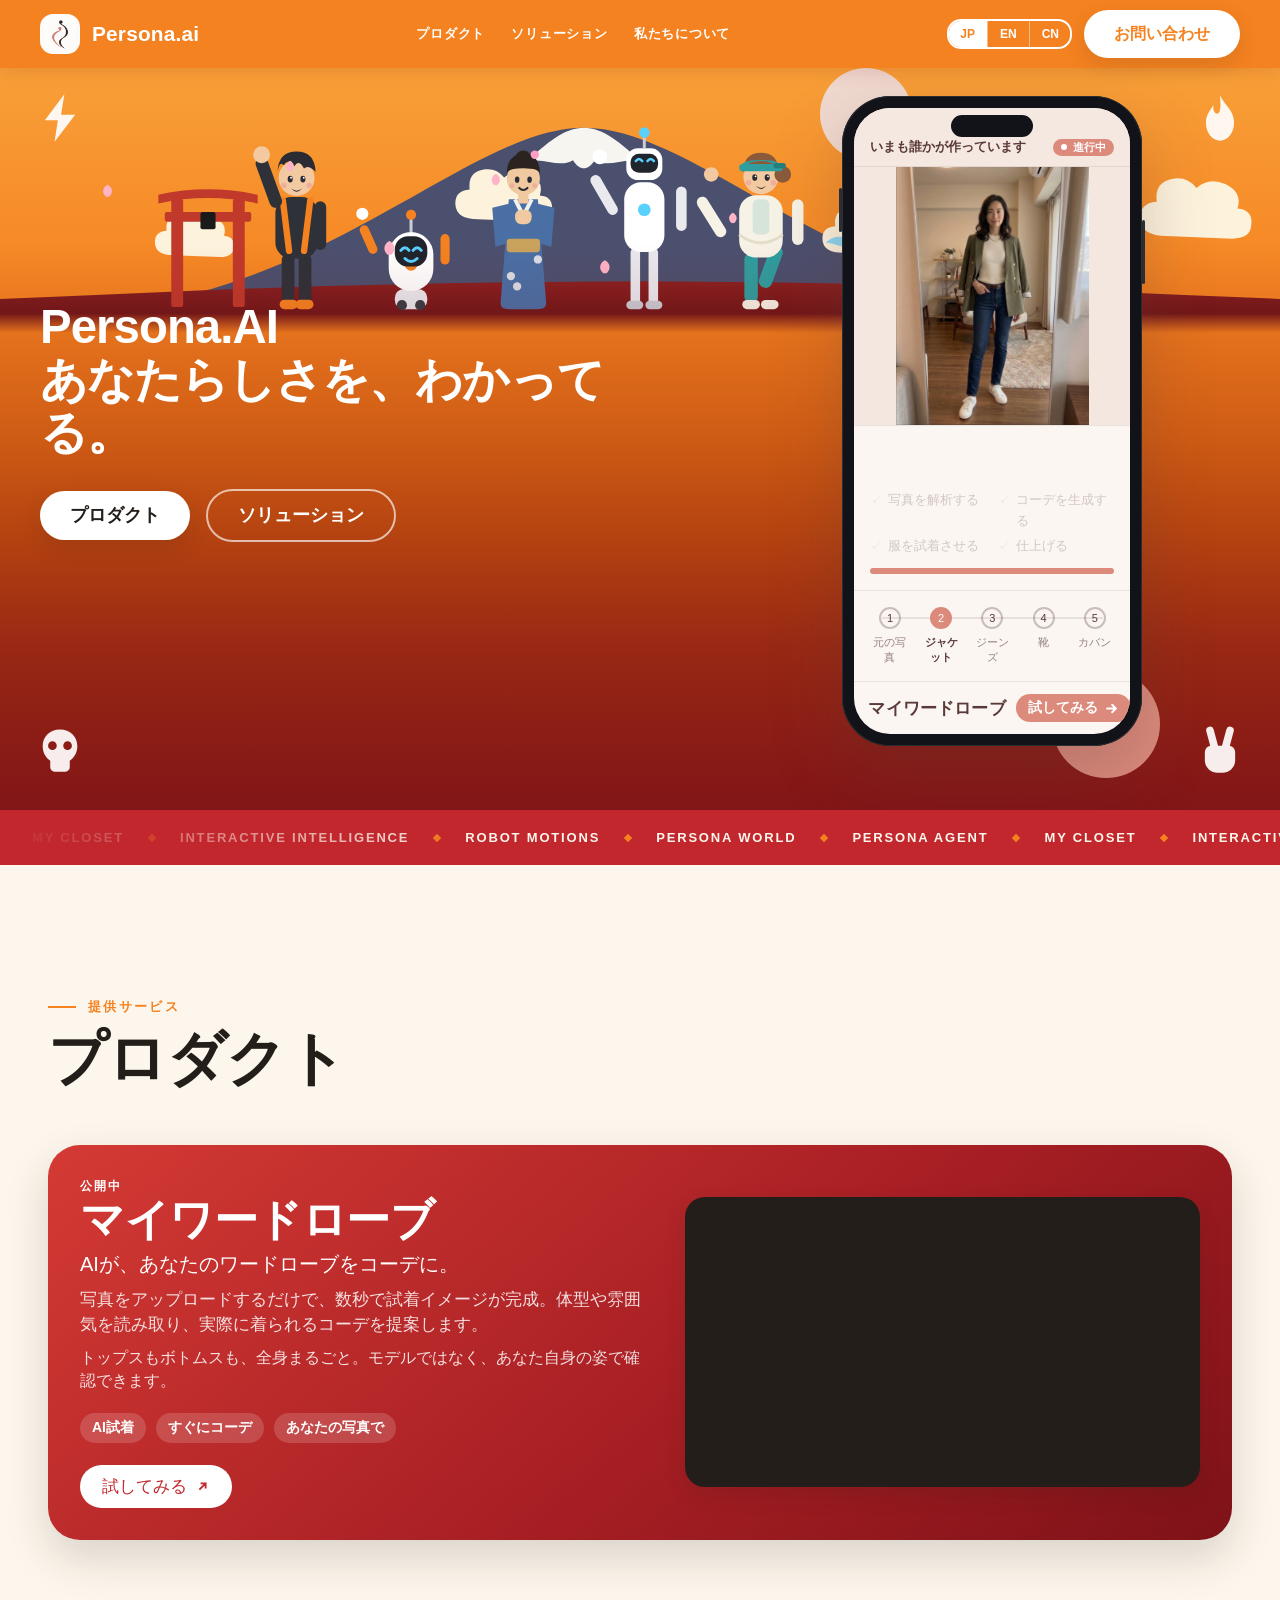
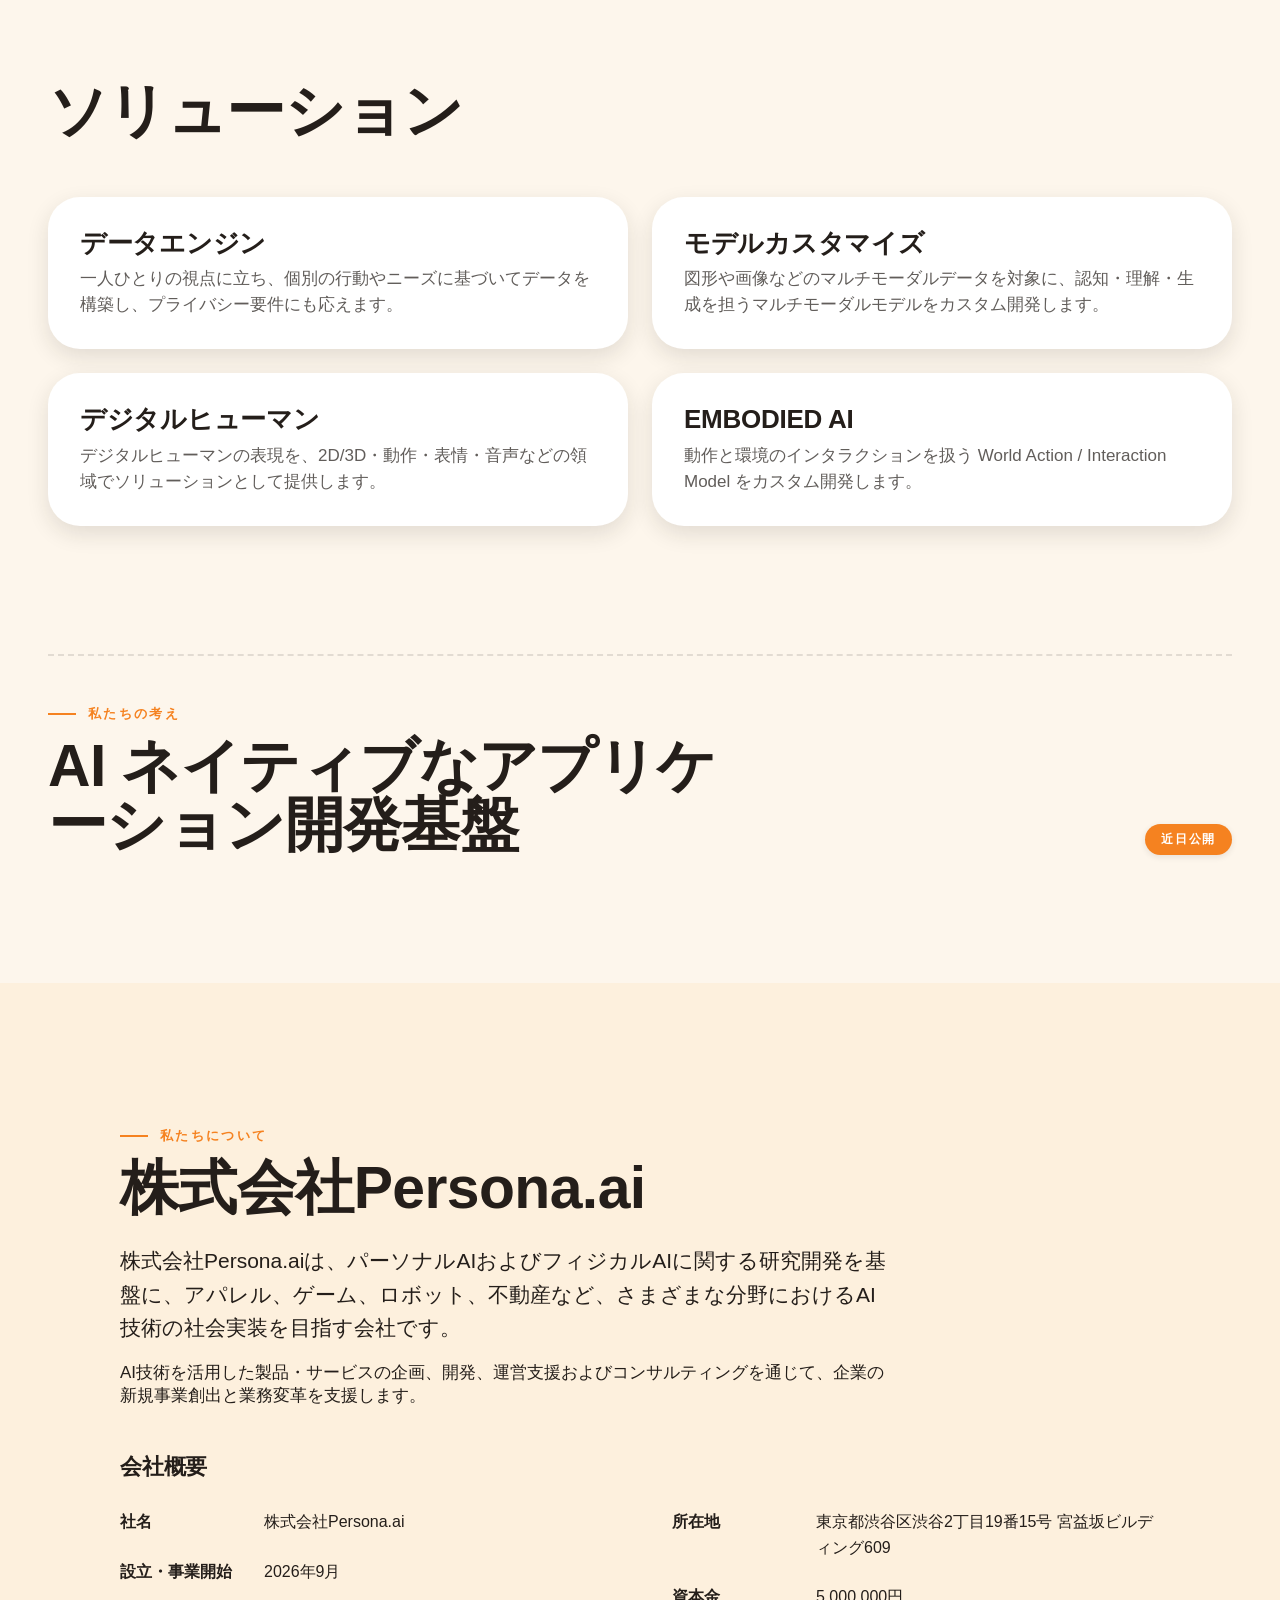
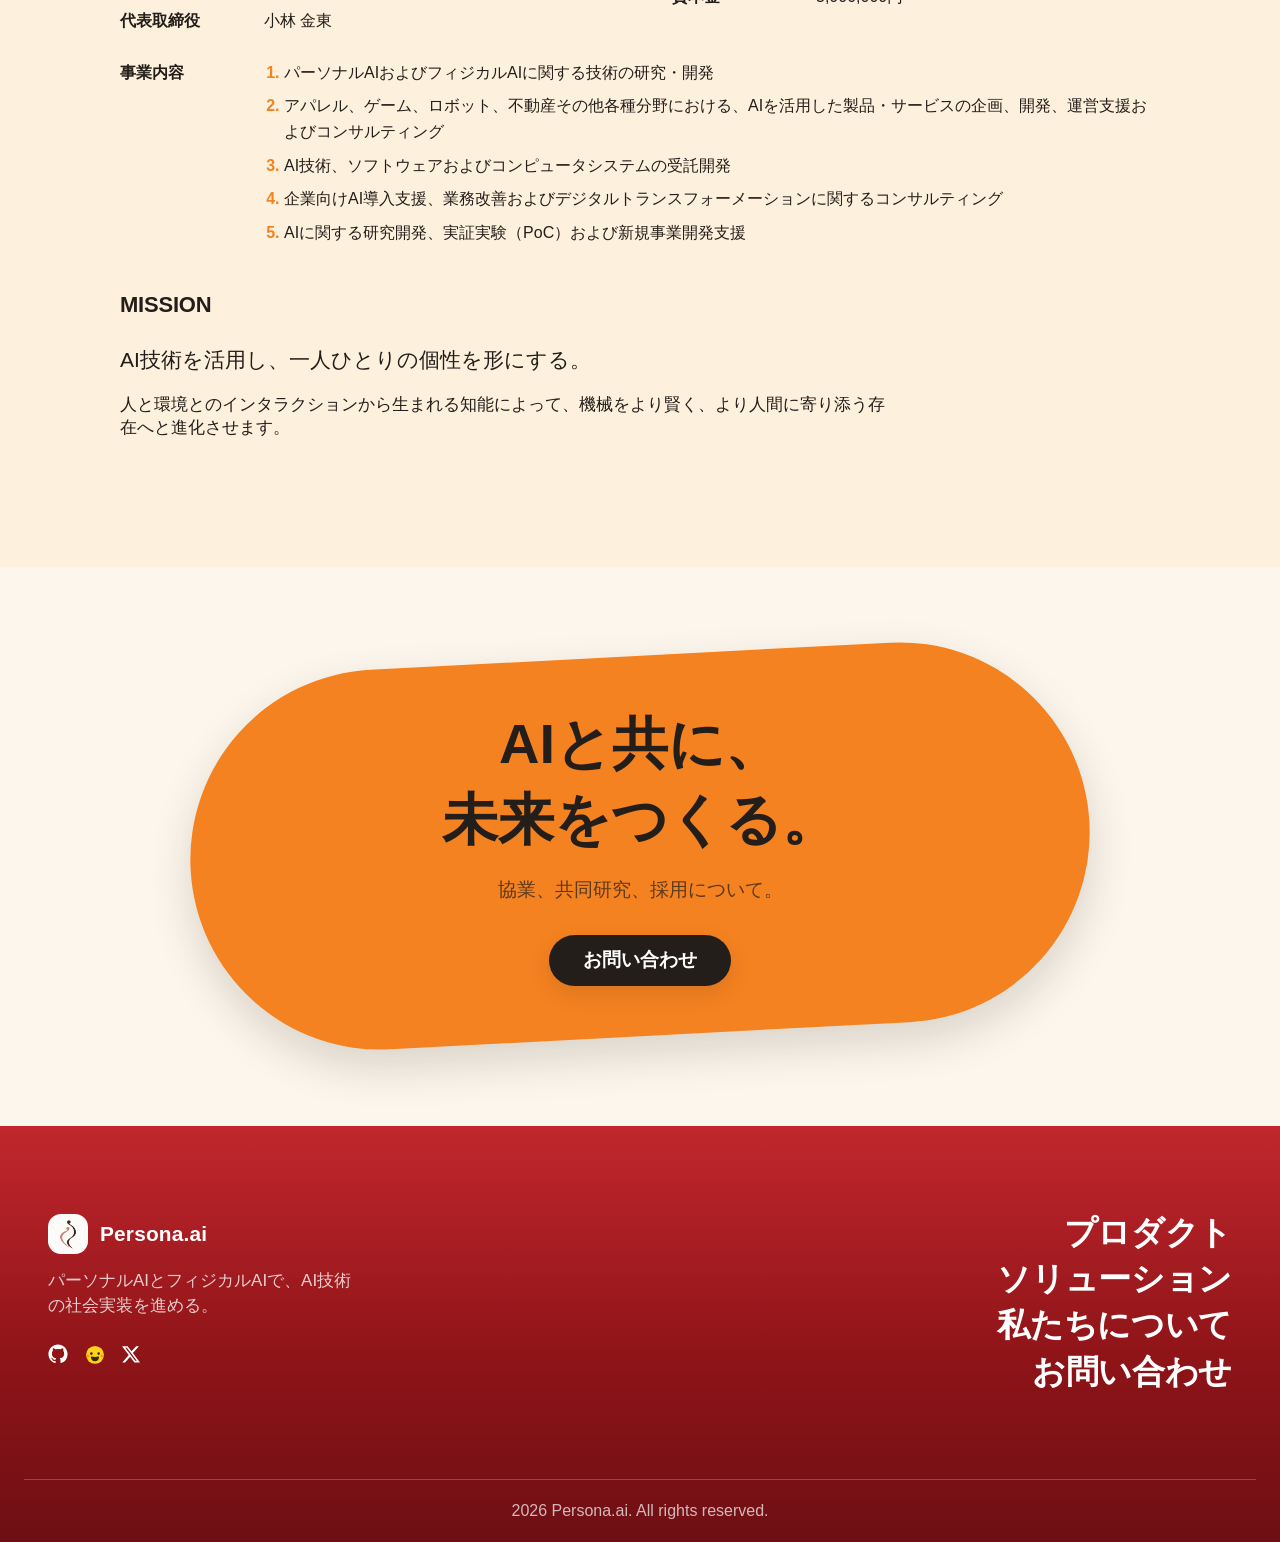
==== commit 11296469: "Hero panel: cycle 5 try-on samples with matching labels and images" ====
--- a/index.html
+++ b/index.html
@@ -6,7 +6,7 @@
 <meta content="#ffe72e" name="theme-color"/>
 <!-- Favicon: the Persona.ai app icon. -->
 <link href="/assets/persona-app-icon.png" rel="icon" type="image/png" sizes="any"/>
-<link href="/assets/site.css?v=20260916m" rel="stylesheet"/>
+<link href="/assets/site.css?v=20260916o" rel="stylesheet"/>
 </head>
 <body>
 <!-- ============ NAV ============ -->
@@ -281,13 +281,15 @@
 </div>
 <div class="gz-main">
 <div class="gz-screen">
-<img alt="Persona.ai virtual try-on demo" class="gz-media is-on" id="gz-room" src="/assets/demo-placeholder.svg"/>
-<img alt="" class="gz-media gz-still" id="gz-still-1" src="/assets/dressup-1.jpg"/>
-<img alt="" class="gz-media gz-still" id="gz-still-2" src="/assets/dressup-2.jpg"/>
+<img alt="元の写真" class="gz-media gz-sample is-on" src="/assets/tryon%20samples/original.png"/>
+<img alt="ジャケット" class="gz-media gz-sample" data-src="/assets/tryon%20samples/jacket.png"/>
+<img alt="ジーンズ" class="gz-media gz-sample" data-src="/assets/tryon%20samples/jeans.png"/>
+<img alt="靴" class="gz-media gz-sample" data-src="/assets/tryon%20samples/shoes.png"/>
+<img alt="カバン" class="gz-media gz-sample" data-src="/assets/tryon%20samples/bag.jpg"/>
 <span class="gz-scrim" data-en="building…">building…</span>
 </div>
 <div class="gz-build">
-<p class="gz-said" data-en="“A first-person shooter in a city buried in ash”" id="gz-said">“A first-person shooter in a city buried in ash”</p>
+<p class="gz-said" data-en="“Original photo”" id="gz-said">「元の写真」</p>
 <ul class="gz-steps">
 <li style="--i: 1"><i aria-hidden="true">✓</i><span data-en="Analyzing the photo">Analyzing the photo</span></li>
 <li style="--i: 2"><i aria-hidden="true">✓</i><span data-en="Generating the outfit">Generating the outfit</span></li>
@@ -299,10 +301,11 @@
 </div>
 <div class="gz-versions">
 <span aria-hidden="true" class="gz-vline"></span>
-<div class="gz-v" style="--i: 1"><span aria-hidden="true" class="gz-vdot">1</span><span data-en="First version">First version</span></div>
-<div class="gz-v" style="--i: 2"><span aria-hidden="true" class="gz-vdot">2</span><span data-en="Second version">Second version</span></div>
-<div class="gz-v" style="--i: 3"><span aria-hidden="true" class="gz-vdot">3</span><span data-en="Third version">Third version</span></div>
-<div class="gz-v" style="--i: 4"><span aria-hidden="true" class="gz-vdot">4</span><span data-en="Fourth version">Fourth version</span></div>
+<div class="gz-v" style="--i: 1"><span aria-hidden="true" class="gz-vdot">1</span><span data-en="Original photo">元の写真</span></div>
+<div class="gz-v" style="--i: 2"><span aria-hidden="true" class="gz-vdot">2</span><span data-en="Jacket">ジャケット</span></div>
+<div class="gz-v" style="--i: 3"><span aria-hidden="true" class="gz-vdot">3</span><span data-en="Jeans">ジーンズ</span></div>
+<div class="gz-v" style="--i: 4"><span aria-hidden="true" class="gz-vdot">4</span><span data-en="Shoes">靴</span></div>
+<div class="gz-v" style="--i: 5"><span aria-hidden="true" class="gz-vdot">5</span><span data-en="Bag">カバン</span></div>
 </div>
 <a aria-label="我的衣柜" class="gz-start" href="https://zero.personalab.ai/" rel="noopener" target="_blank">
 <span aria-hidden="true" class="gz-logo"><b class="gz-logo-name" data-en="My Wardrobe">マイワードローブ</b></span>
@@ -455,5 +458,5 @@
 </div>
 <div class="footer-bottom" data-en="2026 Persona.ai. All rights reserved.">2026 Persona.ai. All rights reserved.</div>
 </footer>
-<script defer="" src="/assets/site.js?v=20260916m"></script>
+<script defer="" src="/assets/site.js?v=20260916o"></script>
 </body></html>
--- a/assets/site.css
+++ b/assets/site.css
@@ -700,8 +700,8 @@
   }
 
   /* Version stops */
-  .gz-versions { position: relative; display: grid; grid-template-columns: repeat(4, 1fr); gap: 8px; padding: 16px 14px; border-top: 2px solid rgba(255, 255, 255, 0.15); }
-  .gz-vline { position: absolute; left: 12.5%; right: 12.5%; top: 26px; height: 2px; background: rgba(255, 255, 255, 0.15); }
+  .gz-versions { position: relative; display: grid; grid-template-columns: repeat(5, 1fr); gap: 8px; padding: 16px 14px; border-top: 2px solid rgba(255, 255, 255, 0.15); }
+  .gz-vline { position: absolute; left: 10%; right: 10%; top: 26px; height: 2px; background: rgba(255, 255, 255, 0.15); }
   .gz-v { position: relative; display: flex; flex-direction: column; align-items: center; gap: 6px; text-align: center; }
   .gz-vdot {
     display: grid;
@@ -796,7 +796,6 @@
     .gz-window.is-building .gz-steps li { animation: gz-step 7s linear both; animation-delay: calc((var(--i) - 1) * 0.7s); }
     .gz-window.is-building .gz-fill { animation: gz-fill 7s ease-out both; }
     .gz-window.is-building .gz-scrim { animation: gz-scrim 7s ease both; }
-    .gz-window.is-building .gz-vdot { animation: gz-stop 7s linear both; animation-delay: calc((var(--i) - 1) * 0.84s); }
   }
   @keyframes gz-said {
     0% { opacity: 0; transform: translateY(4px); }
@@ -1680,11 +1679,13 @@
   .gz-steps li i { color: #db8a7c; }
   .gz-track { background: rgba(90, 58, 56, 0.12); }
   .gz-fill { background: #db8a7c; }
-  .gz-versions { flex: none; border-top: 1px solid rgba(90, 58, 56, 0.1); grid-template-columns: repeat(4, minmax(0, 1fr)); }
+  .gz-versions { flex: none; border-top: 1px solid rgba(90, 58, 56, 0.1); grid-template-columns: repeat(5, minmax(0, 1fr)); }
   .gz-vline { background: rgba(90, 58, 56, 0.12); }
   .gz-v { min-width: 0; }
-  .gz-vdot { background: #db8a7c; border-color: #db8a7c; color: #ffffff; }
+  .gz-vdot { background: transparent; border-color: rgba(90, 58, 56, 0.3); color: #5a3a38; }
+  .gz-v.is-active .gz-vdot { background: #db8a7c; border-color: #db8a7c; color: #ffffff; }
   .gz-v > span:last-child { color: rgba(90, 58, 56, 0.62); overflow-wrap: anywhere; }
+  .gz-v.is-active > span:last-child { color: #5a3a38; font-weight: 700; }
   .gz-start { flex: none; border-top: 1px solid rgba(90, 58, 56, 0.1); color: #5a3a38; padding: 12px 14px; gap: 10px; }
   .gz-start:hover { background: rgba(219, 138, 124, 0.1); }
   .gz-logo-name {
